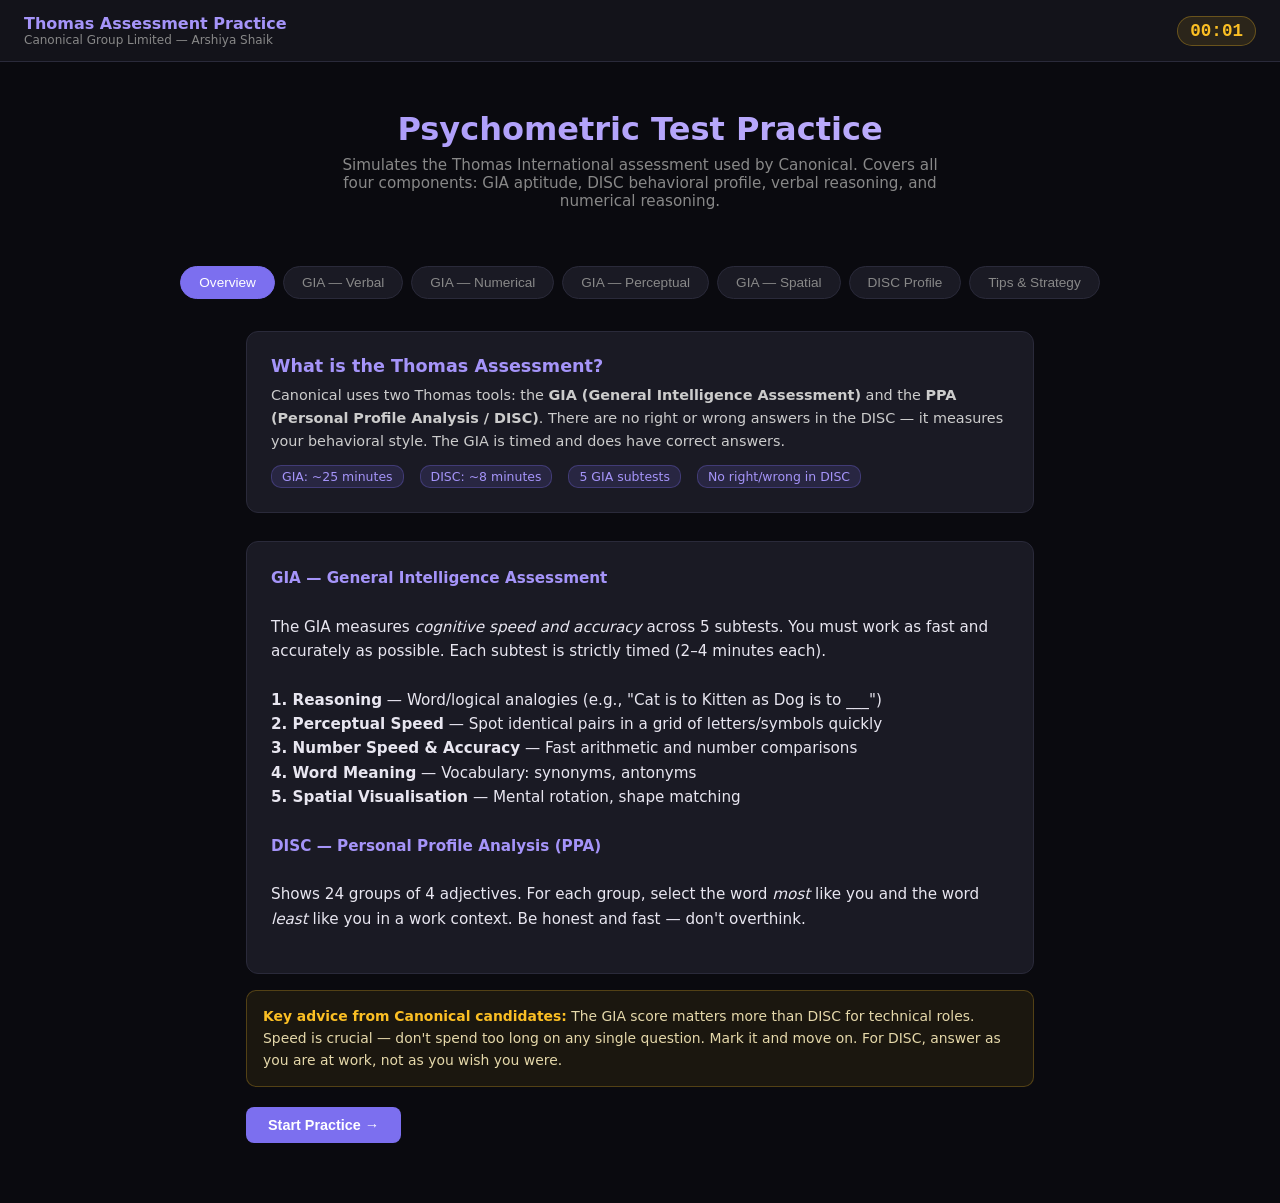
==== psychometric-practice.html @ 82126698 "Add Thomas psychometric practice page for Canonical assessment" ====
<!DOCTYPE html>
<html lang="en">
<head>
<meta charset="UTF-8">
<meta name="viewport" content="width=device-width, initial-scale=1.0">
<title>Thomas Assessment Practice — Arshiya</title>
<style>
  :root {
    --bg: #0a0a0f;
    --surface: #13131a;
    --card: #1a1a24;
    --border: #2a2a3a;
    --accent: #7c6fef;
    --accent2: #a594f9;
    --green: #4ade80;
    --red: #f87171;
    --yellow: #fbbf24;
    --text: #e8e6f0;
    --muted: #888;
  }
  * { margin: 0; padding: 0; box-sizing: border-box; }
  body { background: var(--bg); color: var(--text); font-family: 'Segoe UI', system-ui, sans-serif; min-height: 100vh; }

  /* NAV */
  nav { background: var(--surface); border-bottom: 1px solid var(--border); padding: 14px 24px; display: flex; align-items: center; justify-content: space-between; position: sticky; top: 0; z-index: 100; }
  .nav-title { font-weight: 700; font-size: 1rem; color: var(--accent2); }
  .nav-sub { font-size: 0.75rem; color: var(--muted); }
  #timer-display { font-family: monospace; font-size: 1.1rem; font-weight: 700; color: var(--yellow); background: rgba(251,191,36,0.1); padding: 4px 12px; border-radius: 20px; border: 1px solid rgba(251,191,36,0.3); }

  /* HERO */
  .hero { text-align: center; padding: 48px 24px 32px; }
  .hero h1 { font-size: 2rem; font-weight: 800; background: linear-gradient(135deg, var(--accent2), #c4b5fd); -webkit-background-clip: text; -webkit-text-fill-color: transparent; margin-bottom: 8px; }
  .hero p { color: var(--muted); font-size: 0.95rem; max-width: 600px; margin: 0 auto 24px; }

  /* SECTION TABS */
  .tabs { display: flex; gap: 8px; justify-content: center; flex-wrap: wrap; padding: 0 16px 32px; }
  .tab-btn { padding: 8px 18px; border-radius: 20px; border: 1px solid var(--border); background: var(--card); color: var(--muted); cursor: pointer; font-size: 0.85rem; transition: all 0.2s; }
  .tab-btn:hover, .tab-btn.active { background: var(--accent); color: white; border-color: var(--accent); }
  .tab-btn.done { border-color: var(--green); color: var(--green); }

  /* SECTIONS */
  .section { display: none; max-width: 820px; margin: 0 auto; padding: 0 16px 60px; }
  .section.active { display: block; }

  /* INTRO CARD */
  .intro-card { background: var(--card); border: 1px solid var(--border); border-radius: 12px; padding: 24px; margin-bottom: 28px; }
  .intro-card h2 { font-size: 1.1rem; color: var(--accent2); margin-bottom: 8px; }
  .intro-card p { color: #ccc; font-size: 0.9rem; line-height: 1.6; }
  .intro-card .meta { display: flex; gap: 16px; margin-top: 12px; flex-wrap: wrap; }
  .meta-badge { font-size: 0.78rem; background: rgba(124,111,239,0.15); color: var(--accent2); padding: 3px 10px; border-radius: 10px; border: 1px solid rgba(124,111,239,0.3); }

  /* QUESTION CARD */
  .q-card { background: var(--card); border: 1px solid var(--border); border-radius: 12px; padding: 24px; margin-bottom: 16px; }
  .q-number { font-size: 0.75rem; color: var(--muted); margin-bottom: 8px; text-transform: uppercase; letter-spacing: 1px; }
  .q-text { font-size: 1rem; color: var(--text); margin-bottom: 18px; line-height: 1.6; }
  .q-text code { background: rgba(124,111,239,0.15); padding: 1px 6px; border-radius: 4px; font-family: monospace; color: var(--accent2); }

  /* OPTIONS */
  .options { display: flex; flex-direction: column; gap: 8px; }
  .option { display: flex; align-items: center; gap: 12px; padding: 10px 14px; border-radius: 8px; border: 1px solid var(--border); cursor: pointer; transition: all 0.15s; background: var(--surface); }
  .option:hover { border-color: var(--accent); background: rgba(124,111,239,0.08); }
  .option.selected { border-color: var(--accent); background: rgba(124,111,239,0.15); }
  .option.correct { border-color: var(--green); background: rgba(74,222,128,0.1); color: var(--green); }
  .option.wrong { border-color: var(--red); background: rgba(248,113,113,0.1); color: var(--red); }
  .opt-label { width: 24px; height: 24px; border-radius: 50%; border: 2px solid var(--border); display: flex; align-items: center; justify-content: center; font-size: 0.75rem; font-weight: 700; flex-shrink: 0; }
  .option.selected .opt-label { background: var(--accent); border-color: var(--accent); color: white; }
  .option.correct .opt-label { background: var(--green); border-color: var(--green); color: white; }
  .option.wrong .opt-label { background: var(--red); border-color: var(--red); color: white; }
  .opt-text { font-size: 0.92rem; }

  /* DISC GRID */
  .disc-grid { display: grid; grid-template-columns: 1fr 1fr; gap: 16px; margin-bottom: 16px; }
  .disc-col h4 { font-size: 0.75rem; color: var(--muted); text-transform: uppercase; letter-spacing: 1px; margin-bottom: 8px; }
  .disc-word { padding: 8px 12px; border-radius: 6px; border: 1px solid var(--border); background: var(--surface); cursor: pointer; font-size: 0.9rem; margin-bottom: 6px; transition: all 0.15s; }
  .disc-word:hover { border-color: var(--accent); }
  .disc-word.most { border-color: var(--green); background: rgba(74,222,128,0.1); color: var(--green); }
  .disc-word.least { border-color: var(--red); background: rgba(248,113,113,0.1); color: var(--red); }

  /* EXPLANATION */
  .explanation { margin-top: 12px; padding: 12px 14px; background: rgba(124,111,239,0.08); border-left: 3px solid var(--accent); border-radius: 0 6px 6px 0; font-size: 0.88rem; color: #ccc; line-height: 1.6; display: none; }
  .explanation.show { display: block; }

  /* BUTTONS */
  .btn { padding: 10px 22px; border-radius: 8px; border: none; cursor: pointer; font-size: 0.9rem; font-weight: 600; transition: all 0.2s; }
  .btn-primary { background: var(--accent); color: white; }
  .btn-primary:hover { background: var(--accent2); }
  .btn-outline { background: transparent; border: 1px solid var(--border); color: var(--muted); }
  .btn-outline:hover { border-color: var(--accent); color: var(--accent); }
  .btn-row { display: flex; gap: 10px; margin-top: 20px; flex-wrap: wrap; }

  /* SCORE */
  .score-bar { background: var(--surface); border: 1px solid var(--border); border-radius: 12px; padding: 20px 24px; margin-bottom: 24px; display: flex; align-items: center; gap: 20px; flex-wrap: wrap; }
  .score-val { font-size: 2rem; font-weight: 800; color: var(--accent2); }
  .score-label { font-size: 0.85rem; color: var(--muted); }

  /* PROGRESS */
  .progress-wrap { height: 4px; background: var(--border); border-radius: 2px; margin-bottom: 24px; }
  .progress-fill { height: 100%; background: var(--accent); border-radius: 2px; transition: width 0.3s; }

  /* TIPS */
  .tip-box { background: rgba(251,191,36,0.07); border: 1px solid rgba(251,191,36,0.25); border-radius: 10px; padding: 14px 16px; margin-bottom: 16px; font-size: 0.87rem; color: #e5d8aa; line-height: 1.6; }
  .tip-box strong { color: var(--yellow); }

  /* PERCEPTUAL */
  .perc-row { display: flex; gap: 16px; align-items: center; flex-wrap: wrap; margin-bottom: 16px; }
  .perc-item { background: var(--surface); border: 2px solid var(--border); border-radius: 8px; padding: 10px 16px; font-family: monospace; font-size: 0.95rem; letter-spacing: 2px; }
  .perc-item.ref { border-color: var(--accent2); color: var(--accent2); }
</style>
</head>
<body>

<nav>
  <div>
    <div class="nav-title">Thomas Assessment Practice</div>
    <div class="nav-sub">Canonical Group Limited — Arshiya Shaik</div>
  </div>
  <div id="timer-display">00:00</div>
</nav>

<div class="hero">
  <h1>Psychometric Test Practice</h1>
  <p>Simulates the Thomas International assessment used by Canonical. Covers all four components: GIA aptitude, DISC behavioral profile, verbal reasoning, and numerical reasoning.</p>
</div>

<div class="tabs">
  <button class="tab-btn active" onclick="showSection('overview')">Overview</button>
  <button class="tab-btn" onclick="showSection('gia-verbal')" id="tab-gia-verbal">GIA — Verbal</button>
  <button class="tab-btn" onclick="showSection('gia-numerical')" id="tab-gia-numerical">GIA — Numerical</button>
  <button class="tab-btn" onclick="showSection('gia-perceptual')" id="tab-gia-perceptual">GIA — Perceptual</button>
  <button class="tab-btn" onclick="showSection('gia-spatial')" id="tab-gia-spatial">GIA — Spatial</button>
  <button class="tab-btn" onclick="showSection('disc')" id="tab-disc">DISC Profile</button>
  <button class="tab-btn" onclick="showSection('tips')" id="tab-tips">Tips &amp; Strategy</button>
</div>

<!-- OVERVIEW -->
<div id="overview" class="section active">
  <div class="intro-card">
    <h2>What is the Thomas Assessment?</h2>
    <p>Canonical uses two Thomas tools: the <strong>GIA (General Intelligence Assessment)</strong> and the <strong>PPA (Personal Profile Analysis / DISC)</strong>. There are no right or wrong answers in the DISC — it measures your behavioral style. The GIA is timed and does have correct answers.</p>
    <div class="meta">
      <span class="meta-badge">GIA: ~25 minutes</span>
      <span class="meta-badge">DISC: ~8 minutes</span>
      <span class="meta-badge">5 GIA subtests</span>
      <span class="meta-badge">No right/wrong in DISC</span>
    </div>
  </div>

  <div class="q-card">
    <div class="q-text" style="font-size:0.95rem;">
      <strong style="color:var(--accent2);">GIA — General Intelligence Assessment</strong><br><br>
      The GIA measures <em>cognitive speed and accuracy</em> across 5 subtests. You must work as fast and accurately as possible. Each subtest is strictly timed (2–4 minutes each).
      <br><br>
      <strong>1. Reasoning</strong> — Word/logical analogies (e.g., "Cat is to Kitten as Dog is to ___")<br>
      <strong>2. Perceptual Speed</strong> — Spot identical pairs in a grid of letters/symbols quickly<br>
      <strong>3. Number Speed &amp; Accuracy</strong> — Fast arithmetic and number comparisons<br>
      <strong>4. Word Meaning</strong> — Vocabulary: synonyms, antonyms<br>
      <strong>5. Spatial Visualisation</strong> — Mental rotation, shape matching<br><br>
      <strong style="color:var(--accent2);">DISC — Personal Profile Analysis (PPA)</strong><br><br>
      Shows 24 groups of 4 adjectives. For each group, select the word <em>most</em> like you and the word <em>least</em> like you in a work context. Be honest and fast — don't overthink.
    </div>
  </div>

  <div class="tip-box">
    <strong>Key advice from Canonical candidates:</strong> The GIA score matters more than DISC for technical roles. Speed is crucial — don't spend too long on any single question. Mark it and move on. For DISC, answer as you are at work, not as you wish you were.
  </div>

  <div class="btn-row">
    <button class="btn btn-primary" onclick="showSection('gia-verbal')">Start Practice →</button>
  </div>
</div>

<!-- GIA VERBAL -->
<div id="gia-verbal" class="section">
  <div class="intro-card">
    <h2>GIA — Verbal Reasoning &amp; Word Meaning</h2>
    <p>Two subtests combined: <strong>Reasoning</strong> (analogies, logical word relationships) and <strong>Word Meaning</strong> (synonyms, antonyms, definitions). Work quickly. In the real test you have roughly 3 minutes for each subtest.</p>
    <div class="meta">
      <span class="meta-badge">20 practice questions</span>
      <span class="meta-badge">Timed</span>
      <span class="meta-badge">Click to reveal explanation</span>
    </div>
  </div>

  <div id="gia-verbal-score" class="score-bar" style="display:none">
    <div><div class="score-val" id="gv-score-val">0/20</div><div class="score-label">Score</div></div>
    <div><div class="score-val" id="gv-time-val">—</div><div class="score-label">Time taken</div></div>
  </div>

  <div class="progress-wrap"><div class="progress-fill" id="gv-progress" style="width:0%"></div></div>

  <div id="gv-questions"></div>

  <div class="btn-row">
    <button class="btn btn-primary" onclick="checkSection('gv')">Check Answers</button>
    <button class="btn btn-outline" onclick="resetSection('gv')">Reset</button>
    <button class="btn btn-outline" onclick="showSection('gia-numerical')">Next: Numerical →</button>
  </div>
</div>

<!-- GIA NUMERICAL -->
<div id="gia-numerical" class="section">
  <div class="intro-card">
    <h2>GIA — Number Speed &amp; Accuracy</h2>
    <p>Fast mental arithmetic, number comparisons, and sequences. In the real test: ~3 minutes for ~30 questions. Practice for speed — the goal is to be comfortable with quick mental math.</p>
    <div class="meta">
      <span class="meta-badge">20 practice questions</span>
      <span class="meta-badge">No calculator</span>
    </div>
  </div>

  <div id="gn-questions"></div>

  <div class="btn-row">
    <button class="btn btn-primary" onclick="checkSection('gn')">Check Answers</button>
    <button class="btn btn-outline" onclick="resetSection('gn')">Reset</button>
    <button class="btn btn-outline" onclick="showSection('gia-perceptual')">Next: Perceptual →</button>
  </div>
</div>

<!-- GIA PERCEPTUAL -->
<div id="gia-perceptual" class="section">
  <div class="intro-card">
    <h2>GIA — Perceptual Speed</h2>
    <p>Find the pair of boxes that are <strong>identical</strong> to each other. The real test uses rows of letter/number strings — you must spot duplicates very quickly. Speed is everything here.</p>
    <div class="meta">
      <span class="meta-badge">15 practice questions</span>
      <span class="meta-badge">Speed focused</span>
    </div>
  </div>

  <div id="gp-questions"></div>

  <div class="btn-row">
    <button class="btn btn-primary" onclick="checkSection('gp')">Check Answers</button>
    <button class="btn btn-outline" onclick="resetSection('gp')">Reset</button>
    <button class="btn btn-outline" onclick="showSection('gia-spatial')">Next: Spatial →</button>
  </div>
</div>

<!-- GIA SPATIAL -->
<div id="gia-spatial" class="section">
  <div class="intro-card">
    <h2>GIA — Spatial Visualisation</h2>
    <p>Mental rotation and shape matching. A shape is shown — which option is the same shape rotated (not flipped/mirrored)? Practice visualising objects rotating in your mind.</p>
    <div class="meta">
      <span class="meta-badge">12 practice questions</span>
      <span class="meta-badge">Text-based rotation problems</span>
    </div>
  </div>

  <div id="gs-questions"></div>

  <div class="btn-row">
    <button class="btn btn-primary" onclick="checkSection('gs')">Check Answers</button>
    <button class="btn btn-outline" onclick="resetSection('gs')">Reset</button>
    <button class="btn btn-outline" onclick="showSection('disc')">Next: DISC →</button>
  </div>
</div>

<!-- DISC -->
<div id="disc" class="section">
  <div class="intro-card">
    <h2>DISC — Personal Profile Analysis (PPA)</h2>
    <p>For each group of 4 words, select <span style="color:var(--green)">MOST</span> like you and <span style="color:var(--red)">LEAST</span> like you in a <strong>work context</strong>. Answer instinctively. There are no right or wrong answers — this maps your behavioral style. Canonical uses this to understand how you work, not to filter you out.</p>
    <div class="meta">
      <span class="meta-badge">D = Dominance (results-driven)</span>
      <span class="meta-badge">I = Influence (people-oriented)</span>
      <span class="meta-badge">S = Steadiness (reliable, calm)</span>
      <span class="meta-badge">C = Compliance (accurate, systematic)</span>
    </div>
  </div>

  <div class="tip-box">
    <strong>For a software engineering role at Canonical:</strong> Canonical values autonomy, remote-first discipline, written communication, and quality. High C (compliance/accuracy) and S (steadiness/reliability) typically align well with their culture. Being high D (decisive, results-focused) is also valued. There's no "right" profile — just be authentic.
  </div>

  <div id="disc-questions"></div>

  <div class="btn-row">
    <button class="btn btn-primary" onclick="showDiscProfile()">Show My Profile</button>
    <button class="btn btn-outline" onclick="resetDisc()">Reset</button>
  </div>

  <div id="disc-profile" style="display:none; margin-top:24px;">
    <div class="intro-card">
      <h2>Your DISC Profile (Practice)</h2>
      <div id="disc-profile-content"></div>
    </div>
  </div>
</div>

<!-- TIPS -->
<div id="tips" class="section">
  <div class="intro-card">
    <h2>Strategy Guide — How to Ace the Thomas Assessment</h2>
    <p>Based on real candidate feedback from Canonical applicants and Thomas assessment documentation.</p>
  </div>

  <div class="q-card">
    <div class="q-number">GIA — General Strategy</div>
    <div class="q-text" style="font-size:0.9rem; line-height:1.8;">
      ✅ <strong>Speed over perfection</strong> — The GIA measures speed AND accuracy. A blank answer scores 0; a wrong answer scores -1 (in some versions). Move on quickly if stuck.<br>
      ✅ <strong>Practice mental arithmetic daily</strong> — 12×7, 144÷12, 17+38, etc. The numerical section trips people up on simple math under time pressure.<br>
      ✅ <strong>Analogies pattern:</strong> Always identify the relationship first. "Kitten is to Cat as Lamb is to ___" → young to adult → Sheep.<br>
      ✅ <strong>Perceptual speed:</strong> Scan character by character left to right. Don't try to "see" the whole string at once.<br>
      ✅ <strong>Spatial:</strong> Pick a distinctive feature (a corner, a notch) and track where it goes when rotated. Eliminate mirror images first.
    </div>
  </div>

  <div class="q-card">
    <div class="q-number">DISC — Behavioral Profile Strategy</div>
    <div class="q-text" style="font-size:0.9rem; line-height:1.8;">
      ✅ <strong>Answer for work, not life</strong> — Think about how you behave at your job, not at home.<br>
      ✅ <strong>Don't try to game it</strong> — The PPA has built-in consistency checks. Inconsistent answers are flagged. Just be honest.<br>
      ✅ <strong>Most = your natural strength, Least = what drains you</strong><br>
      ✅ <strong>For Canonical specifically:</strong> They work remote-first, value written communication, trust people to self-manage. If that's genuinely you, it'll show.<br>
      ✅ <strong>Time yourself:</strong> Real DISC takes ~8 minutes for 24 groups. That's 20 seconds per group max.
    </div>
  </div>

  <div class="q-card">
    <div class="q-number">Day-of Checklist</div>
    <div class="q-text" style="font-size:0.9rem; line-height:1.8;">
      ☐ Stable internet, quiet room, no distractions<br>
      ☐ Laptop preferred over phone (larger screen = faster reading)<br>
      ☐ Do GIA in the morning when your mind is sharpest<br>
      ☐ Keep a pencil/paper for numerical scratch work<br>
      ☐ Read each question fully before looking at options<br>
      ☐ Don't leave any GIA answer blank — guess if needed<br>
      ☐ Complete the DISC in one sitting without pausing mid-way
    </div>
  </div>

  <div class="q-card">
    <div class="q-number">DISC Dimensions Explained</div>
    <div class="q-text" style="font-size:0.9rem; line-height:1.8;">
      <strong style="color:#f87171;">D — Dominance:</strong> Direct, decisive, results-oriented, competitive. Words: assertive, bold, demanding, forceful, strong-willed.<br><br>
      <strong style="color:#fbbf24;">I — Influence:</strong> Enthusiastic, optimistic, social, persuasive. Words: sociable, inspiring, charming, expressive, lively.<br><br>
      <strong style="color:#4ade80;">S — Steadiness:</strong> Patient, reliable, calm, supportive, consistent. Words: calm, patient, methodical, sincere, team-player.<br><br>
      <strong style="color:#a594f9;">C — Compliance/Conscientiousness:</strong> Accurate, analytical, systematic, quality-focused. Words: precise, careful, diplomatic, systematic, fact-oriented.
    </div>
  </div>
</div>

<script>
// ===================== TIMER =====================
let startTime = Date.now();
function updateTimer() {
  const elapsed = Math.floor((Date.now() - startTime) / 1000);
  const m = String(Math.floor(elapsed / 60)).padStart(2, '0');
  const s = String(elapsed % 60).padStart(2, '0');
  document.getElementById('timer-display').textContent = m + ':' + s;
}
setInterval(updateTimer, 1000);

// ===================== NAVIGATION =====================
function showSection(id) {
  document.querySelectorAll('.section').forEach(s => s.classList.remove('active'));
  document.getElementById(id).classList.add('active');
  document.querySelectorAll('.tab-btn').forEach(b => b.classList.remove('active'));
  const map = {'overview': 0, 'gia-verbal': 1, 'gia-numerical': 2, 'gia-perceptual': 3, 'gia-spatial': 4, 'disc': 5, 'tips': 6};
  document.querySelectorAll('.tab-btn')[map[id]].classList.add('active');
  window.scrollTo(0, 0);
}

// ===================== GIA VERBAL QUESTIONS =====================
const gvQuestions = [
  { q: "Cat is to Kitten as Horse is to ___", opts: ["Pony","Colt","Foal","Filly"], ans: 2, exp: "A kitten is the young of a cat. A foal is the young of a horse (gender-neutral term for newborn)." },
  { q: "Book is to Library as Painting is to ___", opts: ["Artist","Gallery","Museum","Canvas"], ans: 1, exp: "A library is where books are displayed/stored publicly. A gallery is where paintings are displayed." },
  { q: "Which word is the SYNONYM of 'Diligent'?", opts: ["Lazy","Hardworking","Careless","Slow"], ans: 1, exp: "Diligent means showing careful and persistent effort — synonymous with hardworking." },
  { q: "Clock is to Time as Thermometer is to ___", opts: ["Heat","Doctor","Temperature","Weather"], ans: 2, exp: "A clock measures time; a thermometer measures temperature." },
  { q: "Which word is the ANTONYM of 'Verbose'?", opts: ["Talkative","Wordy","Concise","Eloquent"], ans: 2, exp: "Verbose means using more words than needed. Concise means brief and to the point — the opposite." },
  { q: "Pen is to Writer as Scalpel is to ___", opts: ["Hospital","Nurse","Surgeon","Patient"], ans: 2, exp: "A pen is the primary tool of a writer; a scalpel is the primary tool of a surgeon." },
  { q: "Which word DOES NOT belong? Apple, Orange, Carrot, Banana", opts: ["Apple","Orange","Carrot","Banana"], ans: 2, exp: "Carrot is a vegetable; Apple, Orange, and Banana are fruits." },
  { q: "Optimistic is to Pessimistic as Generous is to ___", opts: ["Kind","Miserly","Wealthy","Charitable"], ans: 1, exp: "Optimistic and Pessimistic are antonyms. The antonym of Generous is Miserly (unwilling to give)." },
  { q: "Which word is the SYNONYM of 'Ambiguous'?", opts: ["Clear","Uncertain","Definite","Obvious"], ans: 1, exp: "Ambiguous means open to more than one interpretation — synonymous with uncertain or unclear." },
  { q: "Architect is to Blueprint as Composer is to ___", opts: ["Orchestra","Concert","Score","Piano"], ans: 2, exp: "An architect creates a blueprint; a composer creates a musical score." },
  { q: "Complete the analogy: 36 is to 6 as 49 is to ___", opts: ["7","8","9","6"], ans: 0, exp: "36 = 6². 49 = 7². The relationship is square root: √36 = 6, √49 = 7." },
  { q: "Which word is the ANTONYM of 'Ephemeral'?", opts: ["Fleeting","Temporary","Permanent","Brief"], ans: 2, exp: "Ephemeral means lasting for a very short time. Its antonym is Permanent." },
  { q: "Dark is to Light as Loud is to ___", opts: ["Sound","Quiet","Music","Noise"], ans: 1, exp: "Dark and Light are opposites. The opposite of Loud is Quiet." },
  { q: "FAST : SLOW :: SHARP : ___", opts: ["Knife","Dull","Point","Quick"], ans: 1, exp: "Fast and Slow are antonyms. The antonym of Sharp is Dull." },
  { q: "Which word is the SYNONYM of 'Tenacious'?", opts: ["Weak","Persistent","Timid","Flexible"], ans: 1, exp: "Tenacious means holding firm to something — synonymous with persistent or determined." },
  { q: "Doctor is to Patient as Teacher is to ___", opts: ["School","Classroom","Student","Lesson"], ans: 2, exp: "A doctor works with patients; a teacher works with students." },
  { q: "Which word DOES NOT belong? Piano, Guitar, Violin, Trumpet, Drum", opts: ["Piano","Guitar","Trumpet","Drum"], ans: 2, exp: "Piano, Guitar, Violin, and Drum can all be played without blowing air. Trumpet is a wind instrument. (Violin is string — all are instruments, but Trumpet is wind/brass while others are string/percussion/keys.)" },
  { q: "Deliberate is to Accidental as Intentional is to ___", opts: ["Planned","Careless","Unintentional","Willful"], ans: 2, exp: "Deliberate (intentional) is the opposite of Accidental. Intentional is the opposite of Unintentional." },
  { q: "Which word is the ANTONYM of 'Frugal'?", opts: ["Thrifty","Economical","Wasteful","Careful"], ans: 2, exp: "Frugal means careful with money/resources. Its antonym is Wasteful or Extravagant." },
  { q: "Cartographer is to Maps as Lexicographer is to ___", opts: ["Words","Dictionaries","Books","Languages"], ans: 1, exp: "A cartographer makes maps. A lexicographer compiles dictionaries." },
];

// ===================== GIA NUMERICAL QUESTIONS =====================
const gnQuestions = [
  { q: "What is 17 × 8?", opts: ["126","136","144","132"], ans: 1, exp: "17 × 8 = (10×8) + (7×8) = 80 + 56 = 136" },
  { q: "If a train travels 240 km in 3 hours, what is its speed in km/h?", opts: ["60","70","80","90"], ans: 2, exp: "Speed = Distance / Time = 240 / 3 = 80 km/h" },
  { q: "What is 15% of 240?", opts: ["32","36","40","42"], ans: 1, exp: "15% of 240 = 0.15 × 240 = 36" },
  { q: "Which number comes next? 3, 6, 12, 24, ___", opts: ["36","42","48","54"], ans: 2, exp: "Each number doubles: 3→6→12→24→48 (×2 each time)" },
  { q: "144 ÷ 12 = ___", opts: ["10","11","12","13"], ans: 2, exp: "144 ÷ 12 = 12" },
  { q: "A shirt costs $45. It is discounted by 20%. What is the sale price?", opts: ["$34","$36","$38","$40"], ans: 1, exp: "20% of $45 = $9. Sale price = $45 - $9 = $36" },
  { q: "Which number is largest? 0.75, 3/4, 7/9, 0.7", opts: ["0.75","3/4","7/9","0.7"], ans: 2, exp: "7/9 ≈ 0.778, which is greater than 0.75 = 3/4 > 0.7" },
  { q: "What is the missing number? 8, 16, ___, 64, 128", opts: ["24","32","36","40"], ans: 1, exp: "The sequence doubles each time: 8, 16, 32, 64, 128" },
  { q: "If 5 workers complete a job in 12 days, how many days would 3 workers take?", opts: ["16","18","20","22"], ans: 2, exp: "Total work = 5×12 = 60 worker-days. For 3 workers: 60/3 = 20 days." },
  { q: "What is 3/8 expressed as a decimal?", opts: ["0.325","0.375","0.425","0.475"], ans: 1, exp: "3/8 = 3 ÷ 8 = 0.375" },
  { q: "Which number comes next? 100, 91, 82, 73, ___", opts: ["64","66","68","70"], ans: 0, exp: "Subtracting 9 each time: 100, 91, 82, 73, 64" },
  { q: "What is 23 + 47 + 65?", opts: ["125","130","135","145"], ans: 2, exp: "23 + 47 = 70. 70 + 65 = 135" },
  { q: "A rectangle has length 14 cm and width 7 cm. What is its area?", opts: ["84 cm²","94 cm²","98 cm²","102 cm²"], ans: 2, exp: "Area = length × width = 14 × 7 = 98 cm²" },
  { q: "What is 40% of 85?", opts: ["32","34","36","38"], ans: 1, exp: "40% of 85 = 0.4 × 85 = 34" },
  { q: "Which number comes next? 2, 3, 5, 8, 13, ___", opts: ["18","20","21","23"], ans: 2, exp: "Fibonacci sequence: each number = sum of previous two. 8+13 = 21." },
  { q: "If x + 15 = 32, what is x?", opts: ["15","16","17","18"], ans: 2, exp: "x = 32 - 15 = 17" },
  { q: "What is 756 ÷ 9?", opts: ["82","84","86","88"], ans: 1, exp: "756 ÷ 9 = 84. (9 × 80 = 720; 756 - 720 = 36; 36/9 = 4; so 84)" },
  { q: "A car depreciates by 15% per year. If it's worth $20,000 now, what is its value after 1 year?", opts: ["$15,000","$16,000","$17,000","$18,000"], ans: 2, exp: "15% of $20,000 = $3,000. New value = $20,000 - $3,000 = $17,000" },
  { q: "What is the next number? 1, 4, 9, 16, 25, ___", opts: ["30","34","36","40"], ans: 2, exp: "Perfect squares: 1²=1, 2²=4, 3²=9, 4²=16, 5²=25, 6²=36" },
  { q: "Simplify: 48/72", opts: ["1/2","2/3","3/4","4/5"], ans: 1, exp: "GCD of 48 and 72 is 24. 48/24 = 2, 72/24 = 3. So 48/72 = 2/3" },
];

// ===================== GIA PERCEPTUAL QUESTIONS =====================
const gpQuestions = [
  { ref: "XK7M2P", opts: ["XK7M2P", "XK7M2Q", "XK7M2P", "XK7M3P"], ans: [0, 2], exp: "Options A and C are identical to the reference: XK7M2P" },
  { ref: "B4nR9Lw", opts: ["B4nR9Lw", "B4nR9lw", "B4nR9Lw", "B4NR9Lw"], ans: [0, 2], exp: "Options A and C match exactly. B has lowercase 'l', D has uppercase 'N'." },
  { ref: "9182736", opts: ["9182736", "9182376", "9182736", "9182766"], ans: [0, 2], exp: "A and C match. B has 3 and 7 swapped. D has 66 at the end." },
  { ref: "qZpT5vY", opts: ["qZpT5vy", "qZpT5vY", "qZpT5vY", "qZPT5vY"], ans: [1, 2], exp: "B and C match. A has lowercase 'y'. D has uppercase 'P'." },
  { ref: "LM3$xK", opts: ["LM3$xK", "LM3$Xk", "LM3$xk", "LM3$xK"], ans: [0, 3], exp: "A and D match. B has uppercase X and lowercase k. C has lowercase x and k." },
  { ref: "2847193", opts: ["2847193", "2847139", "2874193", "2847193"], ans: [0, 3], exp: "A and D match. B has 3 and 9 transposed near the end. C has 7 and 4 swapped." },
  { ref: "Tf8#mNq", opts: ["Tf8#mNQ", "Tf8#mNq", "TF8#mNq", "Tf8#mNq"], ans: [1, 3], exp: "B and D match. A has uppercase Q. C has uppercase F." },
  { ref: "DELTA44", opts: ["DELTA44", "DELT44A", "DELTA44", "DELTA4A"], ans: [0, 2], exp: "A and C match. B has letters and numbers rearranged. D has 4A instead of 44." },
  { ref: "p7Wr2Lz", opts: ["p7Wr2Lz", "p7wr2Lz", "p7Wr2lz", "p7Wr2Lz"], ans: [0, 3], exp: "A and D match. B has lowercase w. C has lowercase l." },
  { ref: "501XY98", opts: ["501XY98", "501XY89", "501Xy98", "501XY98"], ans: [0, 3], exp: "A and D match. B has 8 and 9 swapped. C has lowercase y." },
  { ref: "nK$5Rp", opts: ["nK$5rp", "nK$5Rp", "NK$5Rp", "nK$5Rp"], ans: [1, 3], exp: "B and D match. A has lowercase r and p. C has uppercase N." },
  { ref: "38291047", opts: ["38291047", "38291074", "38291047", "38291470"], ans: [0, 2], exp: "A and C match. B has last two digits swapped (74 vs 47). D is scrambled." },
  { ref: "VxB@9mZ", opts: ["VxB@9mz", "VxB@9mZ", "VXB@9mZ", "VxB@9mZ"], ans: [1, 3], exp: "B and D match. A has lowercase z. C has uppercase X." },
  { ref: "671x839", opts: ["671x839", "671X839", "671x839", "671x938"], ans: [0, 2], exp: "A and C match. B has uppercase X. D has last digits as 938 instead of 839." },
  { ref: "Qr2#TkW", opts: ["Qr2#TkW", "Qr2#tkW", "Qr2#TkW", "QR2#TkW"], ans: [0, 2], exp: "A and C match. B has lowercase t. D has uppercase R." },
];

// ===================== GIA SPATIAL QUESTIONS =====================
const gsQuestions = [
  { q: "A shape like 'L' (bottom-left corner). Which option shows this shape rotated 90° clockwise?", opts: ["⌐ (top-right corner)", "Γ (top-left corner)", "J (bottom-right, flipped)", "L rotated = corner pointing down-right"], ans: 3, exp: "Rotating an L 90° clockwise: the vertical part becomes horizontal on top, horizontal part hangs down on the right — like an upside-down L pointing bottom-right." },
  { q: "Shape: F. Which shows F rotated 180°?", opts: ["Ⅎ (upside-down F)","F mirrored","F unchanged","ᖴ rotated"], ans: 0, exp: "F rotated 180° becomes an upside-down F (Ⅎ) — both the horizontal bars now point left from the bottom." },
  { q: "A right-pointing arrow (→). Rotated 90° anti-clockwise becomes:", opts: ["↓ (down arrow)","↑ (up arrow)","← (left arrow)","→ unchanged"], ans: 1, exp: "Rotating → by 90° anti-clockwise gives ↑ (the arrow now points up)." },
  { q: "A triangle with the point at the top (△). Rotated 180° becomes:", opts: ["▷ (right)","▽ (point down)","◁ (left)","△ unchanged"], ans: 1, exp: "Rotating △ by 180° flips it to ▽ — now the flat edge is on top and the point faces down." },
  { q: "The letter 'b'. Which rotation produces 'p'?", opts: ["90° clockwise","180° rotation","90° anti-clockwise","Mirror flip"], ans: 1, exp: "'b' rotated 180° gives 'p' (upside-down b). Note: mirroring gives 'd', not 'p'." },
  { q: "A clock showing 3:00. Rotated 90° clockwise, the hands now show:", opts: ["6:00","9:00","12:00","3:00"], ans: 0, exp: "At 3:00, the hour hand points right (3 o'clock position). Rotating 90° clockwise makes it point down = 6:00." },
  { q: "Shape with a notch at the top-left. Rotated 90° clockwise, the notch is now at:", opts: ["Top-right","Bottom-left","Bottom-right","Top-left"], ans: 0, exp: "A 90° clockwise rotation moves: top-left → top-right → bottom-right → bottom-left. So top-left notch moves to top-right." },
  { q: "An asymmetric shape: wider on the right side. After 180° rotation, it is wider on the:", opts: ["Right side","Left side","Top","Bottom"], ans: 1, exp: "180° rotation flips both horizontally and vertically. Wider on right → wider on left after 180°." },
  { q: "Letter 'N'. What does 'N' look like rotated 90° clockwise?", opts: ["Z shape","S shape","N sideways (like ⊢)","Mirror N"], ans: 0, exp: "N rotated 90° clockwise resembles a Z — the diagonal stroke that went top-right to bottom-left now goes in the other direction." },
  { q: "A shape that looks like a plus (+). Rotated 45°, it looks like:", opts: ["+ unchanged","× (X shape)","| (vertical line)","○ (circle)"], ans: 1, exp: "A + rotated 45° becomes an X (×). The four arms now point diagonally." },
  { q: "The letter 'd'. Rotated 180° gives:", opts: ["b","p","q","d unchanged"], ans: 2, exp: "'d' rotated 180° gives 'q'. (Mirror gives 'b'; rotate 90° gives other forms.)" },
  { q: "A shape has a bump on its LEFT side. After rotating 90° anti-clockwise, the bump is on the:", opts: ["Left","Right","Top","Bottom"], ans: 3, exp: "Anti-clockwise 90° rotation: left → bottom. So the bump moves to the bottom." },
];

// ===================== DISC QUESTIONS =====================
const discQuestions = [
  { words: ["Assertive", "Enthusiastic", "Patient", "Precise"], trait: ["D","I","S","C"] },
  { words: ["Bold", "Sociable", "Reliable", "Systematic"], trait: ["D","I","S","C"] },
  { words: ["Competitive", "Optimistic", "Steady", "Careful"], trait: ["D","I","S","C"] },
  { words: ["Decisive", "Expressive", "Consistent", "Accurate"], trait: ["D","I","S","C"] },
  { words: ["Forceful", "Persuasive", "Methodical", "Diplomatic"], trait: ["D","I","S","C"] },
  { words: ["Results-driven", "Inspiring", "Supportive", "Analytical"], trait: ["D","I","S","C"] },
  { words: ["Direct", "Outgoing", "Calm", "Thorough"], trait: ["D","I","S","C"] },
  { words: ["Strong-willed", "Charming", "Sincere", "Fact-oriented"], trait: ["D","I","S","C"] },
  { words: ["Determined", "Lively", "Team-player", "Disciplined"], trait: ["D","I","S","C"] },
  { words: ["Independent", "Talkative", "Humble", "Compliant"], trait: ["D","I","S","C"] },
  { words: ["Pioneering", "Communicative", "Dependable", "Perfectionist"], trait: ["D","I","S","C"] },
  { words: ["Demanding", "Spontaneous", "Predictable", "Cautious"], trait: ["D","I","S","C"] },
];

let discSelections = {}; // {qIdx: {most: wordIdx, least: wordIdx}}

// ===================== RENDER FUNCTIONS =====================
function renderMCQ(questions, prefix, container) {
  let html = '';
  questions.forEach((q, i) => {
    html += `<div class="q-card" id="${prefix}-q${i}">
      <div class="q-number">Question ${i+1} of ${questions.length}</div>
      <div class="q-text">${q.q}</div>`;

    // Perceptual question
    if (q.ref !== undefined) {
      html += `<div class="perc-row"><div class="perc-item ref">${q.ref}</div><span style="color:var(--muted);font-size:0.85rem;">← Reference</span></div>`;
      html += `<div class="options">`;
      q.opts.forEach((opt, j) => {
        html += `<div class="option" id="${prefix}-q${i}-o${j}" onclick="selectOption('${prefix}',${i},${j})">
          <div class="opt-label">${String.fromCharCode(65+j)}</div>
          <div class="opt-text perc-item" style="border:none;background:none;padding:4px 0;">${opt}</div>
        </div>`;
      });
      html += `</div>`;
      html += `<div class="tip-box" style="margin-top:10px;font-size:0.82rem;">💡 Select the TWO options that are identical to the reference</div>`;
    } else {
      html += `<div class="options">`;
      q.opts.forEach((opt, j) => {
        html += `<div class="option" id="${prefix}-q${i}-o${j}" onclick="selectOption('${prefix}',${i},${j})">
          <div class="opt-label">${String.fromCharCode(65+j)}</div>
          <div class="opt-text">${opt}</div>
        </div>`;
      });
      html += `</div>`;
    }
    html += `<div class="explanation" id="${prefix}-exp${i}">${q.exp}</div>`;
    html += `</div>`;
  });
  document.getElementById(container).innerHTML = html;
}

let sectionAnswers = {};

function selectOption(prefix, qIdx, optIdx) {
  const q = getQuestions(prefix)[qIdx];
  if (!sectionAnswers[prefix]) sectionAnswers[prefix] = {};

  // Perceptual — multi-select (2 answers)
  if (q.ref !== undefined) {
    if (!sectionAnswers[prefix][qIdx]) sectionAnswers[prefix][qIdx] = [];
    const arr = sectionAnswers[prefix][qIdx];
    const pos = arr.indexOf(optIdx);
    if (pos === -1) {
      if (arr.length < 2) arr.push(optIdx);
    } else {
      arr.splice(pos, 1);
    }
    q.opts.forEach((_, j) => {
      const el = document.getElementById(`${prefix}-q${qIdx}-o${j}`);
      if (arr.includes(j)) el.classList.add('selected');
      else el.classList.remove('selected');
    });
  } else {
    sectionAnswers[prefix][qIdx] = optIdx;
    q.opts.forEach((_, j) => {
      const el = document.getElementById(`${prefix}-q${qIdx}-o${j}`);
      if (j === optIdx) el.classList.add('selected');
      else el.classList.remove('selected');
    });
  }
  updateProgress(prefix);
}

function getQuestions(prefix) {
  return { gv: gvQuestions, gn: gnQuestions, gp: gpQuestions, gs: gsQuestions }[prefix];
}

function updateProgress(prefix) {
  const qs = getQuestions(prefix);
  const answered = Object.keys(sectionAnswers[prefix] || {}).length;
  const pct = (answered / qs.length) * 100;
  const el = document.getElementById(`${prefix}-progress`);
  if (el) el.style.width = pct + '%';
}

function checkSection(prefix) {
  const qs = getQuestions(prefix);
  let correct = 0;
  const answers = sectionAnswers[prefix] || {};
  qs.forEach((q, i) => {
    const userAns = answers[i];
    const expEl = document.getElementById(`${prefix}-exp${i}`);
    if (expEl) expEl.classList.add('show');

    if (q.ref !== undefined) {
      // Perceptual multi-select
      const userArr = Array.isArray(userAns) ? [...userAns].sort().join(',') : '';
      const correctArr = [...q.ans].sort().join(',');
      if (userArr === correctArr) {
        correct++;
        q.ans.forEach(j => document.getElementById(`${prefix}-q${i}-o${j}`).classList.add('correct'));
      } else {
        q.ans.forEach(j => {
          const el = document.getElementById(`${prefix}-q${i}-o${j}`);
          el.classList.add('correct');
        });
        if (Array.isArray(userAns)) {
          userAns.forEach(j => {
            if (!q.ans.includes(j)) document.getElementById(`${prefix}-q${i}-o${j}`).classList.add('wrong');
          });
        }
      }
    } else {
      if (userAns === q.ans) {
        correct++;
        document.getElementById(`${prefix}-q${i}-o${q.ans}`).classList.add('correct');
      } else {
        document.getElementById(`${prefix}-q${i}-o${q.ans}`).classList.add('correct');
        if (userAns !== undefined) document.getElementById(`${prefix}-q${i}-o${userAns}`).classList.add('wrong');
      }
    }
  });

  const scoreEl = document.getElementById(`${prefix}-score`);
  if (scoreEl) {
    scoreEl.style.display = 'flex';
    const elapsed = Math.floor((Date.now() - startTime) / 1000);
    const m = Math.floor(elapsed / 60), s = elapsed % 60;
    document.getElementById(`${prefix}-score-val`).textContent = `${correct}/${qs.length}`;
    if (document.getElementById(`${prefix}-time-val`))
      document.getElementById(`${prefix}-time-val`).textContent = `${m}m ${s}s`;
  }
}

function resetSection(prefix) {
  sectionAnswers[prefix] = {};
  const qs = getQuestions(prefix);
  qs.forEach((q, i) => {
    q.opts.forEach((_, j) => {
      const el = document.getElementById(`${prefix}-q${i}-o${j}`);
      if (el) { el.classList.remove('selected','correct','wrong'); }
    });
    const expEl = document.getElementById(`${prefix}-exp${i}`);
    if (expEl) expEl.classList.remove('show');
  });
  const scoreEl = document.getElementById(`${prefix}-score`);
  if (scoreEl) scoreEl.style.display = 'none';
  updateProgress(prefix);
}

// ===================== DISC RENDER =====================
function renderDisc() {
  let html = '';
  discQuestions.forEach((q, i) => {
    html += `<div class="q-card" id="disc-q${i}">
      <div class="q-number">Group ${i+1} of ${discQuestions.length}</div>
      <div class="q-text">Select the word <strong style="color:var(--green)">MOST</strong> like you and <strong style="color:var(--red)">LEAST</strong> like you at work:</div>
      <div class="disc-grid">
        <div>
          <h4>Select Most Like You</h4>
          ${q.words.map((w, j) => `<div class="disc-word" id="disc-most-${i}-${j}" onclick="selectDisc(${i}, ${j}, 'most')">${w}</div>`).join('')}
        </div>
        <div>
          <h4>Select Least Like You</h4>
          ${q.words.map((w, j) => `<div class="disc-word" id="disc-least-${i}-${j}" onclick="selectDisc(${i}, ${j}, 'least')">${w}</div>`).join('')}
        </div>
      </div>
    </div>`;
  });
  document.getElementById('disc-questions').innerHTML = html;
}

function selectDisc(qIdx, wordIdx, type) {
  if (!discSelections[qIdx]) discSelections[qIdx] = {};
  // Prevent selecting same word as both most and least
  const other = type === 'most' ? 'least' : 'most';
  if (discSelections[qIdx][other] === wordIdx) return;

  // Clear previous selection for this type
  const prev = discSelections[qIdx][type];
  if (prev !== undefined) {
    const el = document.getElementById(`disc-${type}-${qIdx}-${prev}`);
    if (el) el.classList.remove(type === 'most' ? 'most' : 'least');
  }
  discSelections[qIdx][type] = wordIdx;
  document.getElementById(`disc-${type}-${qIdx}-${wordIdx}`).classList.add(type === 'most' ? 'most' : 'least');
}

function showDiscProfile() {
  const counts = { D: {most:0, least:0}, I: {most:0, least:0}, S: {most:0, least:0}, C: {most:0, least:0} };
  discQuestions.forEach((q, i) => {
    const sel = discSelections[i] || {};
    if (sel.most !== undefined) counts[q.trait[sel.most]].most++;
    if (sel.least !== undefined) counts[q.trait[sel.least]].least++;
  });

  const descriptions = {
    D: { name: "Dominance", color: "#f87171", desc: "You are results-oriented, direct, and decisive. You take initiative, work well under pressure, and prefer to be in control of outcomes." },
    I: { name: "Influence", color: "#fbbf24", desc: "You are enthusiastic, sociable, and people-focused. You communicate well, build relationships easily, and bring energy to teams." },
    S: { name: "Steadiness", color: "#4ade80", desc: "You are reliable, patient, and collaborative. You value consistency, work well in stable environments, and are a dependable team member." },
    C: { name: "Compliance", color: "#a594f9", desc: "You are accurate, analytical, and quality-driven. You follow rules, think carefully before acting, and maintain high standards." },
  };

  let html = '';
  ['D','I','S','C'].forEach(trait => {
    const score = counts[trait].most - counts[trait].least;
    const d = descriptions[trait];
    const barWidth = Math.max(10, Math.min(100, ((score + 12) / 24) * 100));
    html += `<div style="margin-bottom:16px;">
      <div style="display:flex;justify-content:space-between;margin-bottom:4px;">
        <strong style="color:${d.color}">${trait} — ${d.name}</strong>
        <span style="font-size:0.8rem;color:var(--muted)">Most: ${counts[trait].most} | Least: ${counts[trait].least}</span>
      </div>
      <div style="height:8px;background:var(--border);border-radius:4px;margin-bottom:6px;">
        <div style="height:100%;width:${barWidth}%;background:${d.color};border-radius:4px;transition:width 0.5s;"></div>
      </div>
      <div style="font-size:0.85rem;color:#bbb;">${d.desc}</div>
    </div>`;
  });

  html += `<div class="tip-box" style="margin-top:16px;">
    <strong>Note:</strong> This is a simplified practice profile. The real Thomas PPA uses 24 groups and produces a validated behavioral graph. Use this to get familiar with the format, not as a definitive assessment.
  </div>`;

  document.getElementById('disc-profile-content').innerHTML = html;
  document.getElementById('disc-profile').style.display = 'block';
}

function resetDisc() {
  discSelections = {};
  discQuestions.forEach((q, i) => {
    q.words.forEach((_, j) => {
      ['most','least'].forEach(type => {
        const el = document.getElementById(`disc-${type}-${i}-${j}`);
        if (el) el.classList.remove('most','least');
      });
    });
  });
  document.getElementById('disc-profile').style.display = 'none';
}

// ===================== INIT =====================
renderMCQ(gvQuestions, 'gv', 'gv-questions');
renderMCQ(gnQuestions, 'gn', 'gn-questions');
renderMCQ(gpQuestions, 'gp', 'gp-questions');
renderMCQ(gsQuestions, 'gs', 'gs-questions');
renderDisc();
</script>
</body>
</html>
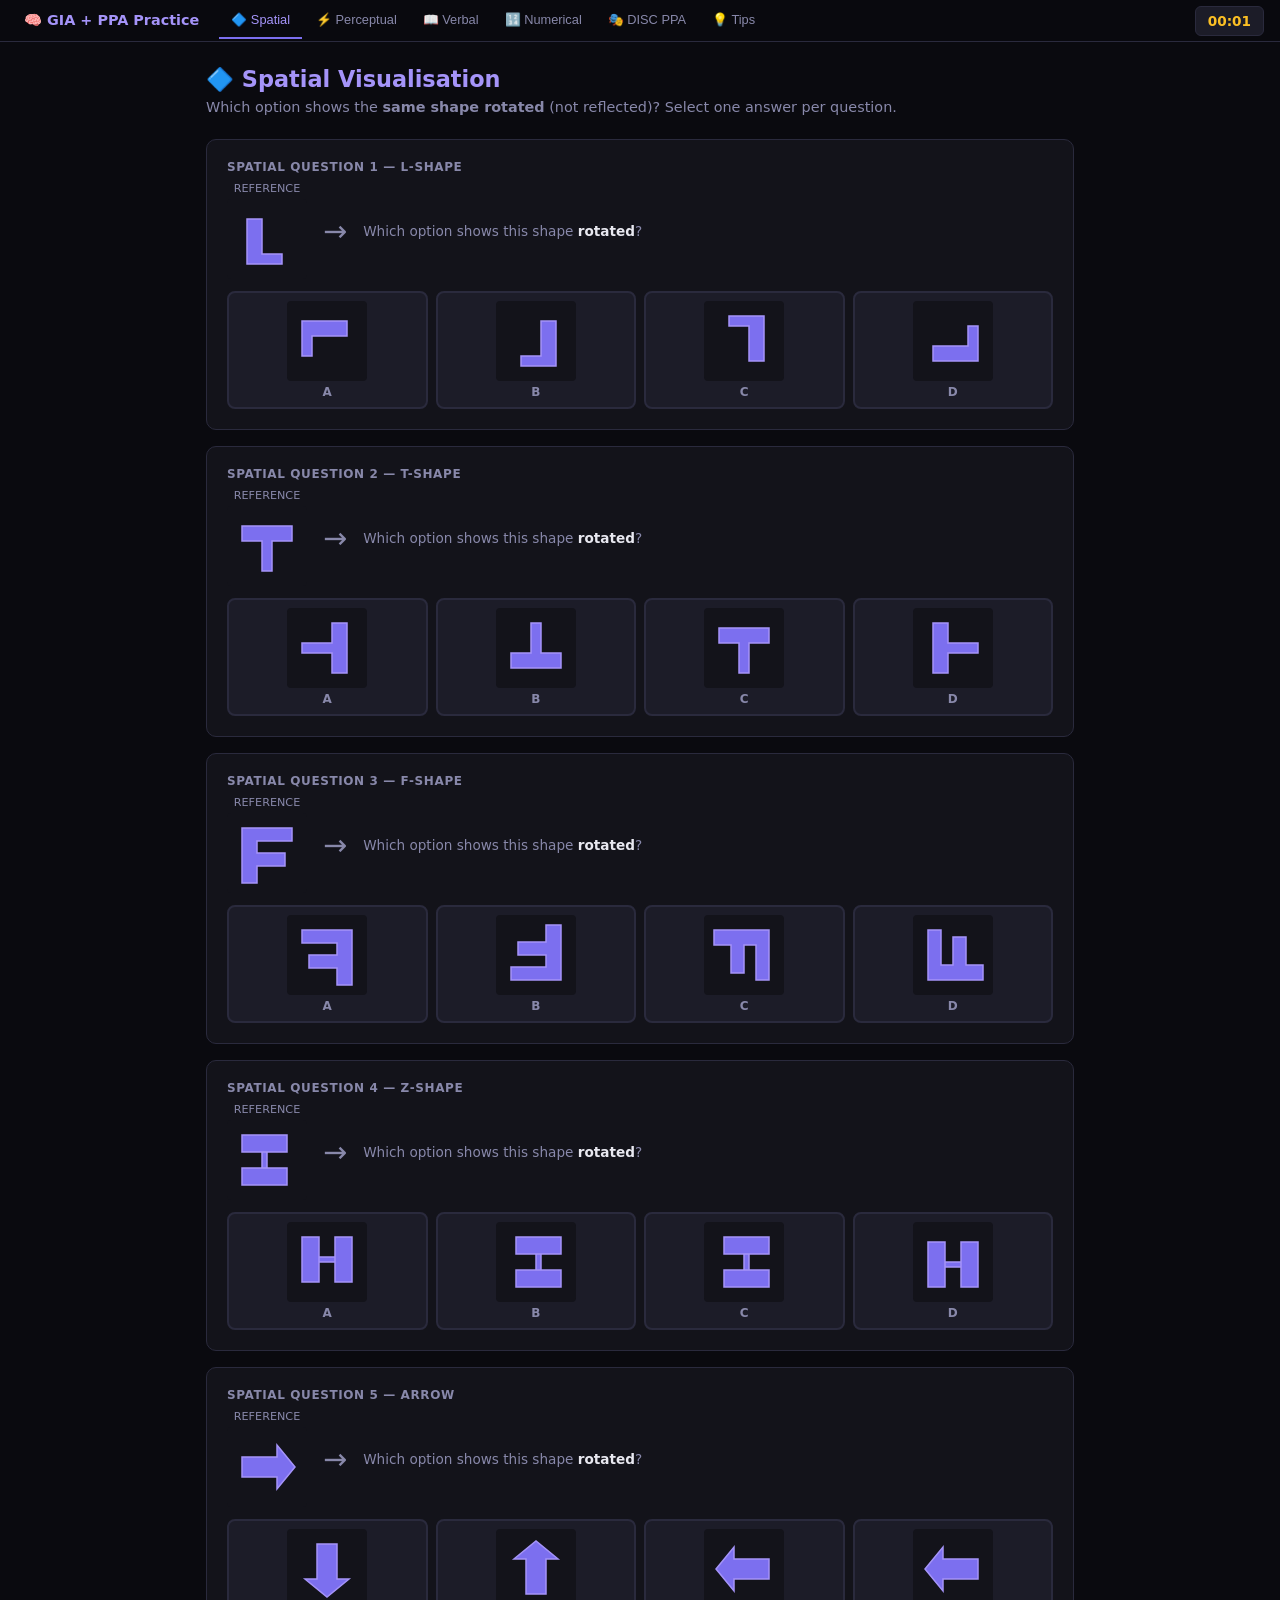
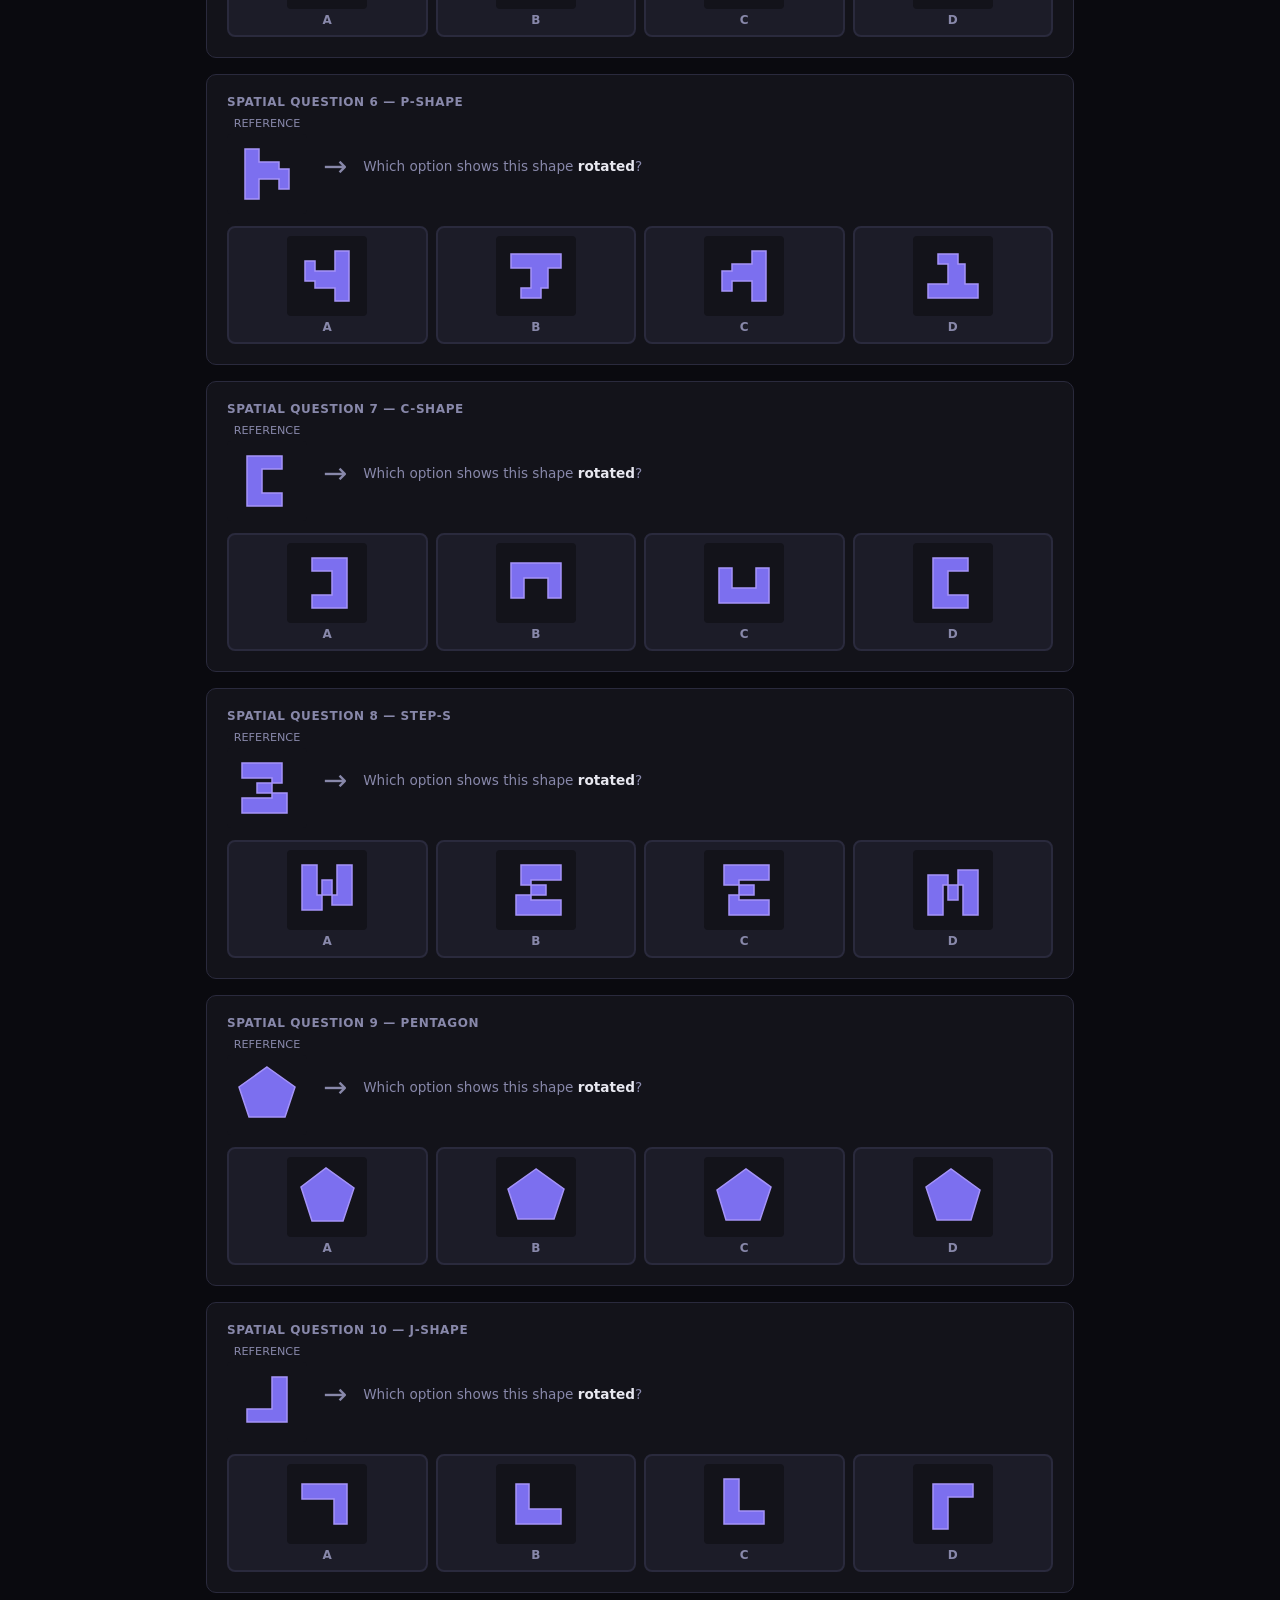
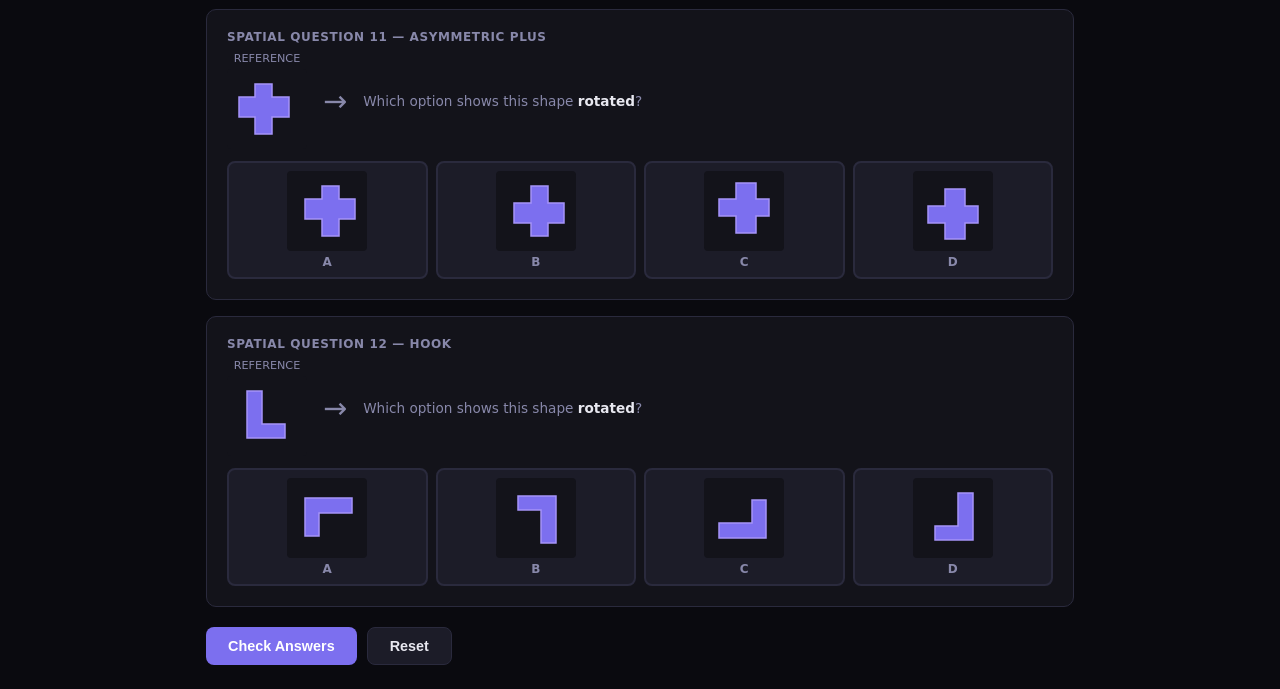
==== commit f1bd6b72: "Rebuild psychometric practice with visual SVG spatial + proper perceptual format" ====
--- a/psychometric-practice.html
+++ b/psychometric-practice.html
@@ -3,709 +3,1025 @@
 <head>
 <meta charset="UTF-8">
 <meta name="viewport" content="width=device-width, initial-scale=1.0">
-<title>Thomas Assessment Practice — Arshiya</title>
+<title>GIA + PPA Practice — Thomas International Style</title>
 <style>
-  :root {
-    --bg: #0a0a0f;
-    --surface: #13131a;
-    --card: #1a1a24;
-    --border: #2a2a3a;
-    --accent: #7c6fef;
-    --accent2: #a594f9;
-    --green: #4ade80;
-    --red: #f87171;
-    --yellow: #fbbf24;
-    --text: #e8e6f0;
-    --muted: #888;
-  }
-  * { margin: 0; padding: 0; box-sizing: border-box; }
-  body { background: var(--bg); color: var(--text); font-family: 'Segoe UI', system-ui, sans-serif; min-height: 100vh; }
-
-  /* NAV */
-  nav { background: var(--surface); border-bottom: 1px solid var(--border); padding: 14px 24px; display: flex; align-items: center; justify-content: space-between; position: sticky; top: 0; z-index: 100; }
-  .nav-title { font-weight: 700; font-size: 1rem; color: var(--accent2); }
-  .nav-sub { font-size: 0.75rem; color: var(--muted); }
-  #timer-display { font-family: monospace; font-size: 1.1rem; font-weight: 700; color: var(--yellow); background: rgba(251,191,36,0.1); padding: 4px 12px; border-radius: 20px; border: 1px solid rgba(251,191,36,0.3); }
-
-  /* HERO */
-  .hero { text-align: center; padding: 48px 24px 32px; }
-  .hero h1 { font-size: 2rem; font-weight: 800; background: linear-gradient(135deg, var(--accent2), #c4b5fd); -webkit-background-clip: text; -webkit-text-fill-color: transparent; margin-bottom: 8px; }
-  .hero p { color: var(--muted); font-size: 0.95rem; max-width: 600px; margin: 0 auto 24px; }
-
-  /* SECTION TABS */
-  .tabs { display: flex; gap: 8px; justify-content: center; flex-wrap: wrap; padding: 0 16px 32px; }
-  .tab-btn { padding: 8px 18px; border-radius: 20px; border: 1px solid var(--border); background: var(--card); color: var(--muted); cursor: pointer; font-size: 0.85rem; transition: all 0.2s; }
-  .tab-btn:hover, .tab-btn.active { background: var(--accent); color: white; border-color: var(--accent); }
-  .tab-btn.done { border-color: var(--green); color: var(--green); }
-
-  /* SECTIONS */
-  .section { display: none; max-width: 820px; margin: 0 auto; padding: 0 16px 60px; }
-  .section.active { display: block; }
-
-  /* INTRO CARD */
-  .intro-card { background: var(--card); border: 1px solid var(--border); border-radius: 12px; padding: 24px; margin-bottom: 28px; }
-  .intro-card h2 { font-size: 1.1rem; color: var(--accent2); margin-bottom: 8px; }
-  .intro-card p { color: #ccc; font-size: 0.9rem; line-height: 1.6; }
-  .intro-card .meta { display: flex; gap: 16px; margin-top: 12px; flex-wrap: wrap; }
-  .meta-badge { font-size: 0.78rem; background: rgba(124,111,239,0.15); color: var(--accent2); padding: 3px 10px; border-radius: 10px; border: 1px solid rgba(124,111,239,0.3); }
-
-  /* QUESTION CARD */
-  .q-card { background: var(--card); border: 1px solid var(--border); border-radius: 12px; padding: 24px; margin-bottom: 16px; }
-  .q-number { font-size: 0.75rem; color: var(--muted); margin-bottom: 8px; text-transform: uppercase; letter-spacing: 1px; }
-  .q-text { font-size: 1rem; color: var(--text); margin-bottom: 18px; line-height: 1.6; }
-  .q-text code { background: rgba(124,111,239,0.15); padding: 1px 6px; border-radius: 4px; font-family: monospace; color: var(--accent2); }
-
-  /* OPTIONS */
-  .options { display: flex; flex-direction: column; gap: 8px; }
-  .option { display: flex; align-items: center; gap: 12px; padding: 10px 14px; border-radius: 8px; border: 1px solid var(--border); cursor: pointer; transition: all 0.15s; background: var(--surface); }
-  .option:hover { border-color: var(--accent); background: rgba(124,111,239,0.08); }
-  .option.selected { border-color: var(--accent); background: rgba(124,111,239,0.15); }
-  .option.correct { border-color: var(--green); background: rgba(74,222,128,0.1); color: var(--green); }
-  .option.wrong { border-color: var(--red); background: rgba(248,113,113,0.1); color: var(--red); }
-  .opt-label { width: 24px; height: 24px; border-radius: 50%; border: 2px solid var(--border); display: flex; align-items: center; justify-content: center; font-size: 0.75rem; font-weight: 700; flex-shrink: 0; }
-  .option.selected .opt-label { background: var(--accent); border-color: var(--accent); color: white; }
-  .option.correct .opt-label { background: var(--green); border-color: var(--green); color: white; }
-  .option.wrong .opt-label { background: var(--red); border-color: var(--red); color: white; }
-  .opt-text { font-size: 0.92rem; }
-
-  /* DISC GRID */
-  .disc-grid { display: grid; grid-template-columns: 1fr 1fr; gap: 16px; margin-bottom: 16px; }
-  .disc-col h4 { font-size: 0.75rem; color: var(--muted); text-transform: uppercase; letter-spacing: 1px; margin-bottom: 8px; }
-  .disc-word { padding: 8px 12px; border-radius: 6px; border: 1px solid var(--border); background: var(--surface); cursor: pointer; font-size: 0.9rem; margin-bottom: 6px; transition: all 0.15s; }
-  .disc-word:hover { border-color: var(--accent); }
-  .disc-word.most { border-color: var(--green); background: rgba(74,222,128,0.1); color: var(--green); }
-  .disc-word.least { border-color: var(--red); background: rgba(248,113,113,0.1); color: var(--red); }
-
-  /* EXPLANATION */
-  .explanation { margin-top: 12px; padding: 12px 14px; background: rgba(124,111,239,0.08); border-left: 3px solid var(--accent); border-radius: 0 6px 6px 0; font-size: 0.88rem; color: #ccc; line-height: 1.6; display: none; }
-  .explanation.show { display: block; }
-
-  /* BUTTONS */
-  .btn { padding: 10px 22px; border-radius: 8px; border: none; cursor: pointer; font-size: 0.9rem; font-weight: 600; transition: all 0.2s; }
-  .btn-primary { background: var(--accent); color: white; }
-  .btn-primary:hover { background: var(--accent2); }
-  .btn-outline { background: transparent; border: 1px solid var(--border); color: var(--muted); }
-  .btn-outline:hover { border-color: var(--accent); color: var(--accent); }
-  .btn-row { display: flex; gap: 10px; margin-top: 20px; flex-wrap: wrap; }
-
-  /* SCORE */
-  .score-bar { background: var(--surface); border: 1px solid var(--border); border-radius: 12px; padding: 20px 24px; margin-bottom: 24px; display: flex; align-items: center; gap: 20px; flex-wrap: wrap; }
-  .score-val { font-size: 2rem; font-weight: 800; color: var(--accent2); }
-  .score-label { font-size: 0.85rem; color: var(--muted); }
-
-  /* PROGRESS */
-  .progress-wrap { height: 4px; background: var(--border); border-radius: 2px; margin-bottom: 24px; }
-  .progress-fill { height: 100%; background: var(--accent); border-radius: 2px; transition: width 0.3s; }
-
-  /* TIPS */
-  .tip-box { background: rgba(251,191,36,0.07); border: 1px solid rgba(251,191,36,0.25); border-radius: 10px; padding: 14px 16px; margin-bottom: 16px; font-size: 0.87rem; color: #e5d8aa; line-height: 1.6; }
-  .tip-box strong { color: var(--yellow); }
-
-  /* PERCEPTUAL */
-  .perc-row { display: flex; gap: 16px; align-items: center; flex-wrap: wrap; margin-bottom: 16px; }
-  .perc-item { background: var(--surface); border: 2px solid var(--border); border-radius: 8px; padding: 10px 16px; font-family: monospace; font-size: 0.95rem; letter-spacing: 2px; }
-  .perc-item.ref { border-color: var(--accent2); color: var(--accent2); }
+:root {
+  --bg: #0a0a0f;
+  --surface: #13131a;
+  --surface2: #1c1c28;
+  --border: #2a2a3d;
+  --accent: #7c6fef;
+  --accent2: #a594f9;
+  --text: #e8e8f0;
+  --muted: #8888aa;
+  --green: #4ade80;
+  --red: #f87171;
+  --yellow: #fbbf24;
+}
+* { box-sizing: border-box; margin: 0; padding: 0; }
+body { background: var(--bg); color: var(--text); font-family: 'Segoe UI', system-ui, sans-serif; min-height: 100vh; }
+
+/* NAV */
+nav {
+  position: sticky; top: 0; z-index: 100;
+  background: rgba(10,10,15,0.95); backdrop-filter: blur(12px);
+  border-bottom: 1px solid var(--border);
+  display: flex; align-items: center; gap: 4px; padding: 0 16px;
+  flex-wrap: wrap;
+}
+.nav-title { font-weight: 700; color: var(--accent2); padding: 12px 8px; margin-right: 8px; font-size: 0.9rem; white-space: nowrap; }
+.nav-tabs { display: flex; gap: 2px; flex: 1; flex-wrap: wrap; }
+.nav-tab {
+  padding: 10px 12px; cursor: pointer; font-size: 0.8rem; font-weight: 500;
+  color: var(--muted); border-bottom: 2px solid transparent;
+  transition: all 0.2s; white-space: nowrap; background: none; border-top: none; border-left: none; border-right: none;
+}
+.nav-tab:hover { color: var(--text); }
+.nav-tab.active { color: var(--accent2); border-bottom-color: var(--accent); }
+.timer {
+  margin-left: auto; padding: 6px 12px; background: var(--surface2);
+  border: 1px solid var(--border); border-radius: 6px;
+  font-size: 0.85rem; font-weight: 600; color: var(--yellow);
+  font-variant-numeric: tabular-nums; white-space: nowrap;
+}
+
+/* SECTIONS */
+.section { display: none; max-width: 900px; margin: 0 auto; padding: 24px 16px; }
+.section.active { display: block; }
+.section-header { margin-bottom: 24px; }
+.section-header h2 { font-size: 1.4rem; color: var(--accent2); margin-bottom: 6px; }
+.section-header p { color: var(--muted); font-size: 0.9rem; }
+
+/* QUESTION CARD */
+.q-card {
+  background: var(--surface); border: 1px solid var(--border);
+  border-radius: 10px; padding: 20px; margin-bottom: 16px;
+}
+.q-num { font-size: 0.75rem; color: var(--muted); font-weight: 600; margin-bottom: 8px; text-transform: uppercase; letter-spacing: 0.05em; }
+.q-text { font-size: 0.95rem; margin-bottom: 16px; line-height: 1.5; }
+.options { display: flex; flex-direction: column; gap: 8px; }
+.option {
+  display: flex; align-items: center; gap: 10px;
+  padding: 10px 14px; border-radius: 8px; cursor: pointer;
+  border: 1px solid var(--border); background: var(--surface2);
+  transition: all 0.15s; font-size: 0.9rem;
+}
+.option:hover { border-color: var(--accent); background: rgba(124,111,239,0.1); }
+.option input[type=radio], .option input[type=checkbox] { accent-color: var(--accent); width: 16px; height: 16px; cursor: pointer; }
+.option.correct { border-color: var(--green); background: rgba(74,222,128,0.1); }
+.option.wrong { border-color: var(--red); background: rgba(248,113,113,0.1); }
+.option.selected-wrong { border-color: var(--red); background: rgba(248,113,113,0.15); }
+.explanation {
+  margin-top: 12px; padding: 10px 14px; border-radius: 6px;
+  background: rgba(124,111,239,0.1); border-left: 3px solid var(--accent);
+  font-size: 0.85rem; color: var(--muted); display: none;
+}
+.explanation.show { display: block; }
+
+/* SPATIAL */
+.spatial-layout { display: flex; align-items: center; gap: 16px; flex-wrap: wrap; margin-bottom: 12px; }
+.spatial-ref { text-align: center; }
+.spatial-ref-label { font-size: 0.7rem; color: var(--muted); margin-bottom: 4px; }
+.spatial-arrow { font-size: 1.5rem; color: var(--muted); }
+.spatial-options { display: grid; grid-template-columns: repeat(4, 1fr); gap: 8px; width: 100%; }
+.spatial-option {
+  text-align: center; cursor: pointer;
+  padding: 8px; border-radius: 8px; border: 2px solid var(--border);
+  background: var(--surface2); transition: all 0.15s;
+}
+.spatial-option:hover { border-color: var(--accent); }
+.spatial-option.selected { border-color: var(--accent); background: rgba(124,111,239,0.15); }
+.spatial-option.correct { border-color: var(--green); background: rgba(74,222,128,0.1); }
+.spatial-option.wrong { border-color: var(--red); background: rgba(248,113,113,0.1); }
+.spatial-option-label { font-size: 0.75rem; color: var(--muted); margin-top: 4px; font-weight: 600; }
+svg.shape { display: block; margin: 0 auto; }
+
+/* PERCEPTUAL */
+.perc-layout { margin-bottom: 12px; }
+.perc-ref-row { display: flex; align-items: center; gap: 12px; margin-bottom: 12px; }
+.perc-ref-label { font-size: 0.75rem; color: var(--muted); font-weight: 600; min-width: 60px; }
+.perc-box {
+  padding: 8px 14px; border-radius: 6px; font-family: 'Courier New', monospace;
+  font-size: 1rem; font-weight: 700; letter-spacing: 0.1em;
+  border: 2px solid var(--border); background: var(--surface2);
+}
+.perc-box.ref { border-color: var(--accent); background: rgba(124,111,239,0.15); color: var(--accent2); }
+.perc-options-row { display: grid; grid-template-columns: repeat(4, 1fr); gap: 8px; }
+.perc-opt {
+  text-align: center; cursor: pointer; padding: 10px 6px;
+  border-radius: 8px; border: 2px solid var(--border);
+  background: var(--surface2); transition: all 0.15s;
+}
+.perc-opt:hover { border-color: var(--accent); }
+.perc-opt.selected { border-color: var(--accent); background: rgba(124,111,239,0.15); }
+.perc-opt.correct { border-color: var(--green); background: rgba(74,222,128,0.1); }
+.perc-opt.wrong { border-color: var(--red); background: rgba(248,113,113,0.1); }
+.perc-opt-str { font-family: 'Courier New', monospace; font-size: 0.85rem; font-weight: 700; letter-spacing: 0.08em; }
+.perc-opt-key { font-size: 0.7rem; color: var(--muted); margin-top: 4px; }
+
+/* DISC */
+.disc-group { background: var(--surface); border: 1px solid var(--border); border-radius: 10px; padding: 18px; margin-bottom: 14px; }
+.disc-group-num { font-size: 0.75rem; color: var(--muted); font-weight: 600; margin-bottom: 10px; text-transform: uppercase; }
+.disc-words { display: grid; grid-template-columns: repeat(2, 1fr); gap: 8px; }
+.disc-word-row { display: flex; align-items: center; justify-content: space-between; padding: 8px 12px; border-radius: 6px; background: var(--surface2); border: 1px solid var(--border); }
+.disc-word { font-size: 0.9rem; font-weight: 500; }
+.disc-btns { display: flex; gap: 6px; }
+.disc-btn {
+  padding: 3px 10px; border-radius: 4px; border: 1px solid var(--border);
+  background: none; color: var(--muted); font-size: 0.75rem; cursor: pointer;
+  transition: all 0.15s;
+}
+.disc-btn.most.active { background: var(--accent); border-color: var(--accent); color: #fff; }
+.disc-btn.least.active { background: #ef4444; border-color: #ef4444; color: #fff; }
+.disc-btn:hover { border-color: var(--accent); }
+.disc-result { margin-top: 20px; padding: 20px; background: var(--surface); border: 1px solid var(--border); border-radius: 10px; display: none; }
+.disc-result.show { display: block; }
+.disc-bars { display: grid; gap: 10px; }
+.disc-bar-row { display: flex; align-items: center; gap: 12px; }
+.disc-bar-label { width: 120px; font-size: 0.85rem; font-weight: 600; }
+.disc-bar-track { flex: 1; background: var(--surface2); border-radius: 4px; height: 20px; overflow: hidden; border: 1px solid var(--border); }
+.disc-bar-fill { height: 100%; border-radius: 4px; transition: width 0.6s ease; }
+.disc-bar-val { width: 30px; text-align: right; font-size: 0.8rem; color: var(--muted); }
+
+/* BUTTONS */
+.btn {
+  padding: 10px 22px; border-radius: 8px; border: none; cursor: pointer;
+  font-size: 0.9rem; font-weight: 600; transition: all 0.2s;
+}
+.btn-primary { background: var(--accent); color: #fff; }
+.btn-primary:hover { background: var(--accent2); }
+.btn-secondary { background: var(--surface2); color: var(--text); border: 1px solid var(--border); }
+.btn-secondary:hover { border-color: var(--accent); }
+.btn-row { display: flex; gap: 10px; margin-top: 20px; flex-wrap: wrap; }
+
+/* SCORE */
+.score-box {
+  display: inline-flex; align-items: center; gap: 8px;
+  padding: 8px 16px; border-radius: 8px; margin-top: 12px;
+  background: var(--surface2); border: 1px solid var(--border);
+  font-size: 0.9rem; display: none;
+}
+.score-box.show { display: inline-flex; }
+.score-num { font-size: 1.2rem; font-weight: 700; color: var(--accent2); }
+
+/* TIPS */
+.tips-grid { display: grid; grid-template-columns: repeat(auto-fill, minmax(260px, 1fr)); gap: 16px; }
+.tip-card { background: var(--surface); border: 1px solid var(--border); border-radius: 10px; padding: 18px; }
+.tip-icon { font-size: 1.5rem; margin-bottom: 8px; }
+.tip-title { font-weight: 700; margin-bottom: 6px; color: var(--accent2); }
+.tip-text { font-size: 0.85rem; color: var(--muted); line-height: 1.6; }
+
+@media(max-width:600px){
+  .spatial-options { grid-template-columns: repeat(2,1fr); }
+  .perc-options-row { grid-template-columns: repeat(2,1fr); }
+  .disc-words { grid-template-columns: 1fr; }
+}
 </style>
 </head>
 <body>
 
 <nav>
-  <div>
-    <div class="nav-title">Thomas Assessment Practice</div>
-    <div class="nav-sub">Canonical Group Limited — Arshiya Shaik</div>
-  </div>
-  <div id="timer-display">00:00</div>
+  <div class="nav-title">🧠 GIA + PPA Practice</div>
+  <div class="nav-tabs">
+    <button class="nav-tab active" onclick="showSection('spatial')">🔷 Spatial</button>
+    <button class="nav-tab" onclick="showSection('perceptual')">⚡ Perceptual</button>
+    <button class="nav-tab" onclick="showSection('verbal')">📖 Verbal</button>
+    <button class="nav-tab" onclick="showSection('numerical')">🔢 Numerical</button>
+    <button class="nav-tab" onclick="showSection('disc')">🎭 DISC PPA</button>
+    <button class="nav-tab" onclick="showSection('tips')">💡 Tips</button>
+  </div>
+  <div class="timer" id="timer">00:00</div>
 </nav>
 
-<div class="hero">
-  <h1>Psychometric Test Practice</h1>
-  <p>Simulates the Thomas International assessment used by Canonical. Covers all four components: GIA aptitude, DISC behavioral profile, verbal reasoning, and numerical reasoning.</p>
+<!-- ═══════════════════════════════════════════ SPATIAL ═══ -->
+<div class="section active" id="section-spatial">
+  <div class="section-header">
+    <h2>🔷 Spatial Visualisation</h2>
+    <p>Which option shows the <strong>same shape rotated</strong> (not reflected)? Select one answer per question.</p>
+  </div>
+  <div id="spatial-questions"></div>
+  <div class="btn-row">
+    <button class="btn btn-primary" onclick="checkSpatial()">Check Answers</button>
+    <button class="btn btn-secondary" onclick="resetSpatial()">Reset</button>
+  </div>
+  <div class="score-box" id="spatial-score"><span class="score-num" id="spatial-score-num"></span> correct</div>
 </div>
 
-<div class="tabs">
-  <button class="tab-btn active" onclick="showSection('overview')">Overview</button>
-  <button class="tab-btn" onclick="showSection('gia-verbal')" id="tab-gia-verbal">GIA — Verbal</button>
-  <button class="tab-btn" onclick="showSection('gia-numerical')" id="tab-gia-numerical">GIA — Numerical</button>
-  <button class="tab-btn" onclick="showSection('gia-perceptual')" id="tab-gia-perceptual">GIA — Perceptual</button>
-  <button class="tab-btn" onclick="showSection('gia-spatial')" id="tab-gia-spatial">GIA — Spatial</button>
-  <button class="tab-btn" onclick="showSection('disc')" id="tab-disc">DISC Profile</button>
-  <button class="tab-btn" onclick="showSection('tips')" id="tab-tips">Tips &amp; Strategy</button>
+<!-- ═══════════════════════════════════════════ PERCEPTUAL ═══ -->
+<div class="section" id="section-perceptual">
+  <div class="section-header">
+    <h2>⚡ Perceptual Speed</h2>
+    <p>Select the <strong>TWO</strong> options that are identical to the reference string.</p>
+  </div>
+  <div id="perceptual-questions"></div>
+  <div class="btn-row">
+    <button class="btn btn-primary" onclick="checkPerceptual()">Check Answers</button>
+    <button class="btn btn-secondary" onclick="resetPerceptual()">Reset</button>
+  </div>
+  <div class="score-box" id="perc-score"><span class="score-num" id="perc-score-num"></span> correct</div>
 </div>
 
-<!-- OVERVIEW -->
-<div id="overview" class="section active">
-  <div class="intro-card">
-    <h2>What is the Thomas Assessment?</h2>
-    <p>Canonical uses two Thomas tools: the <strong>GIA (General Intelligence Assessment)</strong> and the <strong>PPA (Personal Profile Analysis / DISC)</strong>. There are no right or wrong answers in the DISC — it measures your behavioral style. The GIA is timed and does have correct answers.</p>
-    <div class="meta">
-      <span class="meta-badge">GIA: ~25 minutes</span>
-      <span class="meta-badge">DISC: ~8 minutes</span>
-      <span class="meta-badge">5 GIA subtests</span>
-      <span class="meta-badge">No right/wrong in DISC</span>
-    </div>
-  </div>
-
-  <div class="q-card">
-    <div class="q-text" style="font-size:0.95rem;">
-      <strong style="color:var(--accent2);">GIA — General Intelligence Assessment</strong><br><br>
-      The GIA measures <em>cognitive speed and accuracy</em> across 5 subtests. You must work as fast and accurately as possible. Each subtest is strictly timed (2–4 minutes each).
-      <br><br>
-      <strong>1. Reasoning</strong> — Word/logical analogies (e.g., "Cat is to Kitten as Dog is to ___")<br>
-      <strong>2. Perceptual Speed</strong> — Spot identical pairs in a grid of letters/symbols quickly<br>
-      <strong>3. Number Speed &amp; Accuracy</strong> — Fast arithmetic and number comparisons<br>
-      <strong>4. Word Meaning</strong> — Vocabulary: synonyms, antonyms<br>
-      <strong>5. Spatial Visualisation</strong> — Mental rotation, shape matching<br><br>
-      <strong style="color:var(--accent2);">DISC — Personal Profile Analysis (PPA)</strong><br><br>
-      Shows 24 groups of 4 adjectives. For each group, select the word <em>most</em> like you and the word <em>least</em> like you in a work context. Be honest and fast — don't overthink.
-    </div>
-  </div>
-
-  <div class="tip-box">
-    <strong>Key advice from Canonical candidates:</strong> The GIA score matters more than DISC for technical roles. Speed is crucial — don't spend too long on any single question. Mark it and move on. For DISC, answer as you are at work, not as you wish you were.
-  </div>
-
+<!-- ═══════════════════════════════════════════ VERBAL ═══ -->
+<div class="section" id="section-verbal">
+  <div class="section-header">
+    <h2>📖 Verbal Reasoning</h2>
+    <p>20 questions — analogies, synonyms, antonyms, and sentence completion.</p>
+  </div>
+  <div id="verbal-questions"></div>
   <div class="btn-row">
-    <button class="btn btn-primary" onclick="showSection('gia-verbal')">Start Practice →</button>
-  </div>
+    <button class="btn btn-primary" onclick="checkSection('verbal')">Check Answers</button>
+    <button class="btn btn-secondary" onclick="resetSection('verbal')">Reset</button>
+  </div>
+  <div class="score-box" id="verbal-score"><span class="score-num" id="verbal-score-num"></span> / 20 correct</div>
 </div>
 
-<!-- GIA VERBAL -->
-<div id="gia-verbal" class="section">
-  <div class="intro-card">
-    <h2>GIA — Verbal Reasoning &amp; Word Meaning</h2>
-    <p>Two subtests combined: <strong>Reasoning</strong> (analogies, logical word relationships) and <strong>Word Meaning</strong> (synonyms, antonyms, definitions). Work quickly. In the real test you have roughly 3 minutes for each subtest.</p>
-    <div class="meta">
-      <span class="meta-badge">20 practice questions</span>
-      <span class="meta-badge">Timed</span>
-      <span class="meta-badge">Click to reveal explanation</span>
-    </div>
-  </div>
-
-  <div id="gia-verbal-score" class="score-bar" style="display:none">
-    <div><div class="score-val" id="gv-score-val">0/20</div><div class="score-label">Score</div></div>
-    <div><div class="score-val" id="gv-time-val">—</div><div class="score-label">Time taken</div></div>
-  </div>
-
-  <div class="progress-wrap"><div class="progress-fill" id="gv-progress" style="width:0%"></div></div>
-
-  <div id="gv-questions"></div>
-
+<!-- ═══════════════════════════════════════════ NUMERICAL ═══ -->
+<div class="section" id="section-numerical">
+  <div class="section-header">
+    <h2>🔢 Numerical Reasoning</h2>
+    <p>20 questions — arithmetic, sequences, percentages, word problems. No calculator.</p>
+  </div>
+  <div id="numerical-questions"></div>
   <div class="btn-row">
-    <button class="btn btn-primary" onclick="checkSection('gv')">Check Answers</button>
-    <button class="btn btn-outline" onclick="resetSection('gv')">Reset</button>
-    <button class="btn btn-outline" onclick="showSection('gia-numerical')">Next: Numerical →</button>
-  </div>
+    <button class="btn btn-primary" onclick="checkSection('numerical')">Check Answers</button>
+    <button class="btn btn-secondary" onclick="resetSection('numerical')">Reset</button>
+  </div>
+  <div class="score-box" id="numerical-score"><span class="score-num" id="numerical-score-num"></span> / 20 correct</div>
 </div>
 
-<!-- GIA NUMERICAL -->
-<div id="gia-numerical" class="section">
-  <div class="intro-card">
-    <h2>GIA — Number Speed &amp; Accuracy</h2>
-    <p>Fast mental arithmetic, number comparisons, and sequences. In the real test: ~3 minutes for ~30 questions. Practice for speed — the goal is to be comfortable with quick mental math.</p>
-    <div class="meta">
-      <span class="meta-badge">20 practice questions</span>
-      <span class="meta-badge">No calculator</span>
-    </div>
-  </div>
-
-  <div id="gn-questions"></div>
-
+<!-- ═══════════════════════════════════════════ DISC ═══ -->
+<div class="section" id="section-disc">
+  <div class="section-header">
+    <h2>🎭 DISC Personality Profile (PPA)</h2>
+    <p>For each group, select the word that describes you <strong>MOST</strong> and the word that describes you <strong>LEAST</strong>.</p>
+  </div>
+  <div id="disc-groups"></div>
   <div class="btn-row">
-    <button class="btn btn-primary" onclick="checkSection('gn')">Check Answers</button>
-    <button class="btn btn-outline" onclick="resetSection('gn')">Reset</button>
-    <button class="btn btn-outline" onclick="showSection('gia-perceptual')">Next: Perceptual →</button>
-  </div>
+    <button class="btn btn-primary" onclick="calcDisc()">Generate My Profile</button>
+    <button class="btn btn-secondary" onclick="resetDisc()">Reset</button>
+  </div>
+  <div class="disc-result" id="disc-result"></div>
 </div>
 
-<!-- GIA PERCEPTUAL -->
-<div id="gia-perceptual" class="section">
-  <div class="intro-card">
-    <h2>GIA — Perceptual Speed</h2>
-    <p>Find the pair of boxes that are <strong>identical</strong> to each other. The real test uses rows of letter/number strings — you must spot duplicates very quickly. Speed is everything here.</p>
-    <div class="meta">
-      <span class="meta-badge">15 practice questions</span>
-      <span class="meta-badge">Speed focused</span>
-    </div>
-  </div>
-
-  <div id="gp-questions"></div>
-
-  <div class="btn-row">
-    <button class="btn btn-primary" onclick="checkSection('gp')">Check Answers</button>
-    <button class="btn btn-outline" onclick="resetSection('gp')">Reset</button>
-    <button class="btn btn-outline" onclick="showSection('gia-spatial')">Next: Spatial →</button>
-  </div>
+<!-- ═══════════════════════════════════════════ TIPS ═══ -->
+<div class="section" id="section-tips">
+  <div class="section-header">
+    <h2>💡 Assessment Tips</h2>
+    <p>Strategies for the Thomas International GIA and PPA used by Canonical.</p>
+  </div>
+  <div class="tips-grid" id="tips-grid"></div>
 </div>
 
-<!-- GIA SPATIAL -->
-<div id="gia-spatial" class="section">
-  <div class="intro-card">
-    <h2>GIA — Spatial Visualisation</h2>
-    <p>Mental rotation and shape matching. A shape is shown — which option is the same shape rotated (not flipped/mirrored)? Practice visualising objects rotating in your mind.</p>
-    <div class="meta">
-      <span class="meta-badge">12 practice questions</span>
-      <span class="meta-badge">Text-based rotation problems</span>
-    </div>
-  </div>
-
-  <div id="gs-questions"></div>
-
-  <div class="btn-row">
-    <button class="btn btn-primary" onclick="checkSection('gs')">Check Answers</button>
-    <button class="btn btn-outline" onclick="resetSection('gs')">Reset</button>
-    <button class="btn btn-outline" onclick="showSection('disc')">Next: DISC →</button>
-  </div>
-</div>
-
-<!-- DISC -->
-<div id="disc" class="section">
-  <div class="intro-card">
-    <h2>DISC — Personal Profile Analysis (PPA)</h2>
-    <p>For each group of 4 words, select <span style="color:var(--green)">MOST</span> like you and <span style="color:var(--red)">LEAST</span> like you in a <strong>work context</strong>. Answer instinctively. There are no right or wrong answers — this maps your behavioral style. Canonical uses this to understand how you work, not to filter you out.</p>
-    <div class="meta">
-      <span class="meta-badge">D = Dominance (results-driven)</span>
-      <span class="meta-badge">I = Influence (people-oriented)</span>
-      <span class="meta-badge">S = Steadiness (reliable, calm)</span>
-      <span class="meta-badge">C = Compliance (accurate, systematic)</span>
-    </div>
-  </div>
-
-  <div class="tip-box">
-    <strong>For a software engineering role at Canonical:</strong> Canonical values autonomy, remote-first discipline, written communication, and quality. High C (compliance/accuracy) and S (steadiness/reliability) typically align well with their culture. Being high D (decisive, results-focused) is also valued. There's no "right" profile — just be authentic.
-  </div>
-
-  <div id="disc-questions"></div>
-
-  <div class="btn-row">
-    <button class="btn btn-primary" onclick="showDiscProfile()">Show My Profile</button>
-    <button class="btn btn-outline" onclick="resetDisc()">Reset</button>
-  </div>
-
-  <div id="disc-profile" style="display:none; margin-top:24px;">
-    <div class="intro-card">
-      <h2>Your DISC Profile (Practice)</h2>
-      <div id="disc-profile-content"></div>
-    </div>
-  </div>
-</div>
-
-<!-- TIPS -->
-<div id="tips" class="section">
-  <div class="intro-card">
-    <h2>Strategy Guide — How to Ace the Thomas Assessment</h2>
-    <p>Based on real candidate feedback from Canonical applicants and Thomas assessment documentation.</p>
-  </div>
-
-  <div class="q-card">
-    <div class="q-number">GIA — General Strategy</div>
-    <div class="q-text" style="font-size:0.9rem; line-height:1.8;">
-      ✅ <strong>Speed over perfection</strong> — The GIA measures speed AND accuracy. A blank answer scores 0; a wrong answer scores -1 (in some versions). Move on quickly if stuck.<br>
-      ✅ <strong>Practice mental arithmetic daily</strong> — 12×7, 144÷12, 17+38, etc. The numerical section trips people up on simple math under time pressure.<br>
-      ✅ <strong>Analogies pattern:</strong> Always identify the relationship first. "Kitten is to Cat as Lamb is to ___" → young to adult → Sheep.<br>
-      ✅ <strong>Perceptual speed:</strong> Scan character by character left to right. Don't try to "see" the whole string at once.<br>
-      ✅ <strong>Spatial:</strong> Pick a distinctive feature (a corner, a notch) and track where it goes when rotated. Eliminate mirror images first.
-    </div>
-  </div>
-
-  <div class="q-card">
-    <div class="q-number">DISC — Behavioral Profile Strategy</div>
-    <div class="q-text" style="font-size:0.9rem; line-height:1.8;">
-      ✅ <strong>Answer for work, not life</strong> — Think about how you behave at your job, not at home.<br>
-      ✅ <strong>Don't try to game it</strong> — The PPA has built-in consistency checks. Inconsistent answers are flagged. Just be honest.<br>
-      ✅ <strong>Most = your natural strength, Least = what drains you</strong><br>
-      ✅ <strong>For Canonical specifically:</strong> They work remote-first, value written communication, trust people to self-manage. If that's genuinely you, it'll show.<br>
-      ✅ <strong>Time yourself:</strong> Real DISC takes ~8 minutes for 24 groups. That's 20 seconds per group max.
-    </div>
-  </div>
-
-  <div class="q-card">
-    <div class="q-number">Day-of Checklist</div>
-    <div class="q-text" style="font-size:0.9rem; line-height:1.8;">
-      ☐ Stable internet, quiet room, no distractions<br>
-      ☐ Laptop preferred over phone (larger screen = faster reading)<br>
-      ☐ Do GIA in the morning when your mind is sharpest<br>
-      ☐ Keep a pencil/paper for numerical scratch work<br>
-      ☐ Read each question fully before looking at options<br>
-      ☐ Don't leave any GIA answer blank — guess if needed<br>
-      ☐ Complete the DISC in one sitting without pausing mid-way
-    </div>
-  </div>
-
-  <div class="q-card">
-    <div class="q-number">DISC Dimensions Explained</div>
-    <div class="q-text" style="font-size:0.9rem; line-height:1.8;">
-      <strong style="color:#f87171;">D — Dominance:</strong> Direct, decisive, results-oriented, competitive. Words: assertive, bold, demanding, forceful, strong-willed.<br><br>
-      <strong style="color:#fbbf24;">I — Influence:</strong> Enthusiastic, optimistic, social, persuasive. Words: sociable, inspiring, charming, expressive, lively.<br><br>
-      <strong style="color:#4ade80;">S — Steadiness:</strong> Patient, reliable, calm, supportive, consistent. Words: calm, patient, methodical, sincere, team-player.<br><br>
-      <strong style="color:#a594f9;">C — Compliance/Conscientiousness:</strong> Accurate, analytical, systematic, quality-focused. Words: precise, careful, diplomatic, systematic, fact-oriented.
-    </div>
-  </div>
-</div>
-
 <script>
-// ===================== TIMER =====================
+// ─── TIMER ──────────────────────────────────────────────
 let startTime = Date.now();
-function updateTimer() {
-  const elapsed = Math.floor((Date.now() - startTime) / 1000);
-  const m = String(Math.floor(elapsed / 60)).padStart(2, '0');
-  const s = String(elapsed % 60).padStart(2, '0');
-  document.getElementById('timer-display').textContent = m + ':' + s;
-}
-setInterval(updateTimer, 1000);
-
-// ===================== NAVIGATION =====================
+setInterval(() => {
+  let s = Math.floor((Date.now() - startTime) / 1000);
+  let m = Math.floor(s / 60); s = s % 60;
+  document.getElementById('timer').textContent = String(m).padStart(2,'0') + ':' + String(s).padStart(2,'0');
+}, 1000);
+
+// ─── NAV ─────────────────────────────────────────────────
 function showSection(id) {
   document.querySelectorAll('.section').forEach(s => s.classList.remove('active'));
-  document.getElementById(id).classList.add('active');
-  document.querySelectorAll('.tab-btn').forEach(b => b.classList.remove('active'));
-  const map = {'overview': 0, 'gia-verbal': 1, 'gia-numerical': 2, 'gia-perceptual': 3, 'gia-spatial': 4, 'disc': 5, 'tips': 6};
-  document.querySelectorAll('.tab-btn')[map[id]].classList.add('active');
-  window.scrollTo(0, 0);
-}
-
-// ===================== GIA VERBAL QUESTIONS =====================
-const gvQuestions = [
-  { q: "Cat is to Kitten as Horse is to ___", opts: ["Pony","Colt","Foal","Filly"], ans: 2, exp: "A kitten is the young of a cat. A foal is the young of a horse (gender-neutral term for newborn)." },
-  { q: "Book is to Library as Painting is to ___", opts: ["Artist","Gallery","Museum","Canvas"], ans: 1, exp: "A library is where books are displayed/stored publicly. A gallery is where paintings are displayed." },
-  { q: "Which word is the SYNONYM of 'Diligent'?", opts: ["Lazy","Hardworking","Careless","Slow"], ans: 1, exp: "Diligent means showing careful and persistent effort — synonymous with hardworking." },
-  { q: "Clock is to Time as Thermometer is to ___", opts: ["Heat","Doctor","Temperature","Weather"], ans: 2, exp: "A clock measures time; a thermometer measures temperature." },
-  { q: "Which word is the ANTONYM of 'Verbose'?", opts: ["Talkative","Wordy","Concise","Eloquent"], ans: 2, exp: "Verbose means using more words than needed. Concise means brief and to the point — the opposite." },
-  { q: "Pen is to Writer as Scalpel is to ___", opts: ["Hospital","Nurse","Surgeon","Patient"], ans: 2, exp: "A pen is the primary tool of a writer; a scalpel is the primary tool of a surgeon." },
-  { q: "Which word DOES NOT belong? Apple, Orange, Carrot, Banana", opts: ["Apple","Orange","Carrot","Banana"], ans: 2, exp: "Carrot is a vegetable; Apple, Orange, and Banana are fruits." },
-  { q: "Optimistic is to Pessimistic as Generous is to ___", opts: ["Kind","Miserly","Wealthy","Charitable"], ans: 1, exp: "Optimistic and Pessimistic are antonyms. The antonym of Generous is Miserly (unwilling to give)." },
-  { q: "Which word is the SYNONYM of 'Ambiguous'?", opts: ["Clear","Uncertain","Definite","Obvious"], ans: 1, exp: "Ambiguous means open to more than one interpretation — synonymous with uncertain or unclear." },
-  { q: "Architect is to Blueprint as Composer is to ___", opts: ["Orchestra","Concert","Score","Piano"], ans: 2, exp: "An architect creates a blueprint; a composer creates a musical score." },
-  { q: "Complete the analogy: 36 is to 6 as 49 is to ___", opts: ["7","8","9","6"], ans: 0, exp: "36 = 6². 49 = 7². The relationship is square root: √36 = 6, √49 = 7." },
-  { q: "Which word is the ANTONYM of 'Ephemeral'?", opts: ["Fleeting","Temporary","Permanent","Brief"], ans: 2, exp: "Ephemeral means lasting for a very short time. Its antonym is Permanent." },
-  { q: "Dark is to Light as Loud is to ___", opts: ["Sound","Quiet","Music","Noise"], ans: 1, exp: "Dark and Light are opposites. The opposite of Loud is Quiet." },
-  { q: "FAST : SLOW :: SHARP : ___", opts: ["Knife","Dull","Point","Quick"], ans: 1, exp: "Fast and Slow are antonyms. The antonym of Sharp is Dull." },
-  { q: "Which word is the SYNONYM of 'Tenacious'?", opts: ["Weak","Persistent","Timid","Flexible"], ans: 1, exp: "Tenacious means holding firm to something — synonymous with persistent or determined." },
-  { q: "Doctor is to Patient as Teacher is to ___", opts: ["School","Classroom","Student","Lesson"], ans: 2, exp: "A doctor works with patients; a teacher works with students." },
-  { q: "Which word DOES NOT belong? Piano, Guitar, Violin, Trumpet, Drum", opts: ["Piano","Guitar","Trumpet","Drum"], ans: 2, exp: "Piano, Guitar, Violin, and Drum can all be played without blowing air. Trumpet is a wind instrument. (Violin is string — all are instruments, but Trumpet is wind/brass while others are string/percussion/keys.)" },
-  { q: "Deliberate is to Accidental as Intentional is to ___", opts: ["Planned","Careless","Unintentional","Willful"], ans: 2, exp: "Deliberate (intentional) is the opposite of Accidental. Intentional is the opposite of Unintentional." },
-  { q: "Which word is the ANTONYM of 'Frugal'?", opts: ["Thrifty","Economical","Wasteful","Careful"], ans: 2, exp: "Frugal means careful with money/resources. Its antonym is Wasteful or Extravagant." },
-  { q: "Cartographer is to Maps as Lexicographer is to ___", opts: ["Words","Dictionaries","Books","Languages"], ans: 1, exp: "A cartographer makes maps. A lexicographer compiles dictionaries." },
+  document.querySelectorAll('.nav-tab').forEach(t => t.classList.remove('active'));
+  document.getElementById('section-' + id).classList.add('active');
+  event.target.classList.add('active');
+}
+
+// ══════════════════════════════════════════════════════════
+// SPATIAL — SVG shapes
+// ══════════════════════════════════════════════════════════
+
+// Shape drawing: each shape is a function(cx,cy,angle) returning SVG path d or polygon points
+// We hardcode polygon points in various rotations for clarity.
+
+function rotatePts(pts, deg, cx=40, cy=40) {
+  const r = deg * Math.PI / 180;
+  return pts.map(([x,y]) => {
+    const dx = x-cx, dy = y-cy;
+    return [
+      Math.round(cx + dx*Math.cos(r) - dy*Math.sin(r)),
+      Math.round(cy + dx*Math.sin(r) + dy*Math.cos(r))
+    ];
+  });
+}
+
+function mirrorX(pts, cx=40) {
+  return pts.map(([x,y]) => [2*cx - x, y]);
+}
+
+function ptsToStr(pts) {
+  return pts.map(p => p.join(',')).join(' ');
+}
+
+function makeSVG(pts, fill='#7c6fef', stroke='#a594f9') {
+  const pStr = ptsToStr(pts);
+  return `<svg width="80" height="80" class="shape"><rect width="80" height="80" fill="#13131a" rx="4"/><polygon points="${pStr}" fill="${fill}" stroke="${stroke}" stroke-width="1.5"/></svg>`;
+}
+
+function makeSVGPath(d, fill='#7c6fef', stroke='#a594f9') {
+  return `<svg width="80" height="80" class="shape"><rect width="80" height="80" fill="#13131a" rx="4"/><path d="${d}" fill="${fill}" stroke="${stroke}" stroke-width="1.5"/></svg>`;
+}
+
+// ─── SHAPE DEFINITIONS (base points, centered ~40,40) ───
+// L-shape
+const L = [[20,20],[35,20],[35,55],[55,55],[55,65],[20,65]];
+// T-shape
+const T = [[15,20],[65,20],[65,35],[45,35],[45,65],[35,65],[35,35],[15,35]];
+// F-shape
+const F = [[15,15],[65,15],[65,28],[30,28],[30,40],[58,40],[58,53],[30,53],[30,70],[15,70]];
+// Z-shape
+const Z = [[15,15],[60,15],[60,32],[35,32],[35,48],[60,48],[60,65],[15,65],[15,48],[40,48],[40,32],[15,32]];
+// Arrow (right-pointing)
+const Arrow = [[15,30],[50,30],[50,18],[68,40],[50,62],[50,50],[15,50]];
+// Asymmetric P-shape
+const Pshape = [[18,15],[18,65],[32,65],[32,45],[52,45],[52,55],[62,55],[62,35],[52,35],[52,28],[32,28],[32,15]];
+// C-shape
+const Cshape = [[55,15],[20,15],[20,65],[55,65],[55,52],[35,52],[35,28],[55,28]];
+// S-shape (asymmetric step)
+const Sstep = [[15,15],[55,15],[55,35],[30,35],[30,45],[60,45],[60,65],[15,65],[15,50],[45,50],[45,30],[15,30]];
+// Pentagon (irregular)
+const Penta = [[40,12],[68,32],[58,62],[22,62],[12,32]];
+// J-shape
+const Jshape = [[45,15],[60,15],[60,60],[20,60],[20,47],[45,47]];
+// Plus sign (asymmetric)
+const PlusAsym = [[28,15],[45,15],[45,28],[62,28],[62,48],[45,48],[45,65],[28,65],[28,48],[12,48],[12,28],[28,28]];
+// Hook shape
+const Hook = [[20,15],[35,15],[35,48],[58,48],[58,62],[20,62]];
+
+const spatialData = [
+  {
+    name: 'L-shape',
+    base: L,
+    correctRot: 90,
+    opts: [
+      { rot: 90, mirror: false, label:'A' },   // CORRECT
+      { rot: 0,  mirror: true,  label:'B' },   // mirror
+      { rot: 180,mirror: false, label:'C' },   // different rot
+      { rot: 270,mirror: false, label:'D' },   // different rot
+    ],
+    correct: 'A',
+    explanation: 'Option A is the L-shape rotated 90° clockwise. B is a mirror image. C and D are other rotations.'
+  },
+  {
+    name: 'T-shape',
+    base: T,
+    correctRot: 180,
+    opts: [
+      { rot: 90,  mirror: false, label:'A' },
+      { rot: 180, mirror: false, label:'B' },  // CORRECT
+      { rot: 0,   mirror: true,  label:'C' },
+      { rot: 270, mirror: false, label:'D' },
+    ],
+    correct: 'B',
+    explanation: 'The T-shape rotated 180° matches the reference. The T-shape is symmetric so watch the stem position carefully.'
+  },
+  {
+    name: 'F-shape',
+    base: F,
+    correctRot: 270,
+    opts: [
+      { rot: 0,   mirror: true,  label:'A' },
+      { rot: 180, mirror: false, label:'B' },
+      { rot: 90,  mirror: false, label:'C' },
+      { rot: 270, mirror: false, label:'D' },  // CORRECT
+    ],
+    correct: 'D',
+    explanation: 'Option D shows the F-shape rotated 270° (= 90° counter-clockwise). A is mirrored, B and C are other rotations.'
+  },
+  {
+    name: 'Z-shape',
+    base: Z,
+    correctRot: 90,
+    opts: [
+      { rot: 90,  mirror: false, label:'A' },  // CORRECT
+      { rot: 180, mirror: false, label:'B' },
+      { rot: 0,   mirror: true,  label:'C' },
+      { rot: 270, mirror: true,  label:'D' },
+    ],
+    correct: 'A',
+    explanation: 'Option A is the Z rotated 90° CW. Option C is a mirror (produces an S), Option D is mirrored and rotated.'
+  },
+  {
+    name: 'Arrow',
+    base: Arrow,
+    correctRot: 180,
+    opts: [
+      { rot: 90,  mirror: false, label:'A' },
+      { rot: 270, mirror: false, label:'B' },
+      { rot: 0,   mirror: true,  label:'C' },
+      { rot: 180, mirror: false, label:'D' },  // CORRECT
+    ],
+    correct: 'D',
+    explanation: 'The arrow rotated 180° points left. Options A and B are 90° rotations (up/down). C is a vertical mirror.'
+  },
+  {
+    name: 'P-shape',
+    base: Pshape,
+    correctRot: 90,
+    opts: [
+      { rot: 180, mirror: false, label:'A' },
+      { rot: 90,  mirror: false, label:'B' },  // CORRECT
+      { rot: 0,   mirror: true,  label:'C' },
+      { rot: 270, mirror: true,  label:'D' },
+    ],
+    correct: 'B',
+    explanation: 'Option B is the P-shape rotated 90° CW. C and D involve mirroring which is invalid.'
+  },
+  {
+    name: 'C-shape',
+    base: Cshape,
+    correctRot: 270,
+    opts: [
+      { rot: 0,   mirror: true,  label:'A' },
+      { rot: 90,  mirror: false, label:'B' },
+      { rot: 270, mirror: false, label:'C' },  // CORRECT
+      { rot: 180, mirror: true,  label:'D' },
+    ],
+    correct: 'C',
+    explanation: 'C shows the C-shape rotated 270° CCW (90° CW). A is a mirror, D is mirrored + rotated.'
+  },
+  {
+    name: 'Step-S',
+    base: Sstep,
+    correctRot: 180,
+    opts: [
+      { rot: 90,  mirror: false, label:'A' },
+      { rot: 0,   mirror: true,  label:'B' },
+      { rot: 180, mirror: false, label:'C' },  // CORRECT
+      { rot: 270, mirror: false, label:'D' },
+    ],
+    correct: 'C',
+    explanation: 'Option C is the step shape rotated 180°. B is a mirror image, A and D are 90° rotations.'
+  },
+  {
+    name: 'Pentagon',
+    base: Penta,
+    correctRot: 72,
+    opts: [
+      { rot: 72,  mirror: false, label:'A' },  // CORRECT
+      { rot: 0,   mirror: true,  label:'B' },
+      { rot: 144, mirror: false, label:'C' },
+      { rot: 216, mirror: false, label:'D' },
+    ],
+    correct: 'A',
+    explanation: 'The irregular pentagon rotated ~72° matches. B is mirrored. The irregular proportions distinguish rotation from reflection.'
+  },
+  {
+    name: 'J-shape',
+    base: Jshape,
+    correctRot: 270,
+    opts: [
+      { rot: 270, mirror: false, label:'A' },  // CORRECT
+      { rot: 90,  mirror: false, label:'B' },
+      { rot: 0,   mirror: true,  label:'C' },
+      { rot: 180, mirror: false, label:'D' },
+    ],
+    correct: 'A',
+    explanation: 'Option A is the J-shape rotated 270°. C is a mirror. Note the hook position to differentiate rotations.'
+  },
+  {
+    name: 'Asymmetric Plus',
+    base: PlusAsym,
+    correctRot: 90,
+    opts: [
+      { rot: 0,   mirror: true,  label:'A' },
+      { rot: 180, mirror: false, label:'B' },
+      { rot: 90,  mirror: false, label:'C' },  // CORRECT
+      { rot: 270, mirror: true,  label:'D' },
+    ],
+    correct: 'C',
+    explanation: 'Option C is the asymmetric plus rotated 90° CW. A and D involve mirroring. B is 180°.'
+  },
+  {
+    name: 'Hook',
+    base: Hook,
+    correctRot: 180,
+    opts: [
+      { rot: 90,  mirror: false, label:'A' },
+      { rot: 180, mirror: false, label:'B' },  // CORRECT
+      { rot: 270, mirror: false, label:'C' },
+      { rot: 0,   mirror: true,  label:'D' },
+    ],
+    correct: 'B',
+    explanation: 'Option B shows the hook rotated 180°. The hook base moves to top-right. D is a mirror image.'
+  }
 ];
 
-// ===================== GIA NUMERICAL QUESTIONS =====================
-const gnQuestions = [
-  { q: "What is 17 × 8?", opts: ["126","136","144","132"], ans: 1, exp: "17 × 8 = (10×8) + (7×8) = 80 + 56 = 136" },
-  { q: "If a train travels 240 km in 3 hours, what is its speed in km/h?", opts: ["60","70","80","90"], ans: 2, exp: "Speed = Distance / Time = 240 / 3 = 80 km/h" },
-  { q: "What is 15% of 240?", opts: ["32","36","40","42"], ans: 1, exp: "15% of 240 = 0.15 × 240 = 36" },
-  { q: "Which number comes next? 3, 6, 12, 24, ___", opts: ["36","42","48","54"], ans: 2, exp: "Each number doubles: 3→6→12→24→48 (×2 each time)" },
-  { q: "144 ÷ 12 = ___", opts: ["10","11","12","13"], ans: 2, exp: "144 ÷ 12 = 12" },
-  { q: "A shirt costs $45. It is discounted by 20%. What is the sale price?", opts: ["$34","$36","$38","$40"], ans: 1, exp: "20% of $45 = $9. Sale price = $45 - $9 = $36" },
-  { q: "Which number is largest? 0.75, 3/4, 7/9, 0.7", opts: ["0.75","3/4","7/9","0.7"], ans: 2, exp: "7/9 ≈ 0.778, which is greater than 0.75 = 3/4 > 0.7" },
-  { q: "What is the missing number? 8, 16, ___, 64, 128", opts: ["24","32","36","40"], ans: 1, exp: "The sequence doubles each time: 8, 16, 32, 64, 128" },
-  { q: "If 5 workers complete a job in 12 days, how many days would 3 workers take?", opts: ["16","18","20","22"], ans: 2, exp: "Total work = 5×12 = 60 worker-days. For 3 workers: 60/3 = 20 days." },
-  { q: "What is 3/8 expressed as a decimal?", opts: ["0.325","0.375","0.425","0.475"], ans: 1, exp: "3/8 = 3 ÷ 8 = 0.375" },
-  { q: "Which number comes next? 100, 91, 82, 73, ___", opts: ["64","66","68","70"], ans: 0, exp: "Subtracting 9 each time: 100, 91, 82, 73, 64" },
-  { q: "What is 23 + 47 + 65?", opts: ["125","130","135","145"], ans: 2, exp: "23 + 47 = 70. 70 + 65 = 135" },
-  { q: "A rectangle has length 14 cm and width 7 cm. What is its area?", opts: ["84 cm²","94 cm²","98 cm²","102 cm²"], ans: 2, exp: "Area = length × width = 14 × 7 = 98 cm²" },
-  { q: "What is 40% of 85?", opts: ["32","34","36","38"], ans: 1, exp: "40% of 85 = 0.4 × 85 = 34" },
-  { q: "Which number comes next? 2, 3, 5, 8, 13, ___", opts: ["18","20","21","23"], ans: 2, exp: "Fibonacci sequence: each number = sum of previous two. 8+13 = 21." },
-  { q: "If x + 15 = 32, what is x?", opts: ["15","16","17","18"], ans: 2, exp: "x = 32 - 15 = 17" },
-  { q: "What is 756 ÷ 9?", opts: ["82","84","86","88"], ans: 1, exp: "756 ÷ 9 = 84. (9 × 80 = 720; 756 - 720 = 36; 36/9 = 4; so 84)" },
-  { q: "A car depreciates by 15% per year. If it's worth $20,000 now, what is its value after 1 year?", opts: ["$15,000","$16,000","$17,000","$18,000"], ans: 2, exp: "15% of $20,000 = $3,000. New value = $20,000 - $3,000 = $17,000" },
-  { q: "What is the next number? 1, 4, 9, 16, 25, ___", opts: ["30","34","36","40"], ans: 2, exp: "Perfect squares: 1²=1, 2²=4, 3²=9, 4²=16, 5²=25, 6²=36" },
-  { q: "Simplify: 48/72", opts: ["1/2","2/3","3/4","4/5"], ans: 1, exp: "GCD of 48 and 72 is 24. 48/24 = 2, 72/24 = 3. So 48/72 = 2/3" },
+function buildSpatial() {
+  const container = document.getElementById('spatial-questions');
+  container.innerHTML = '';
+  spatialData.forEach((q, qi) => {
+    const card = document.createElement('div');
+    card.className = 'q-card';
+    card.id = `sq-${qi}`;
+
+    // Reference shape
+    const refPts = q.base;
+    const refSVG = makeSVG(refPts);
+
+    // Option shapes
+    const optSVGs = q.opts.map(opt => {
+      let pts = rotatePts(q.base, opt.rot);
+      if (opt.mirror) pts = mirrorX(pts);
+      return { svg: makeSVG(pts, '#7c6fef', '#a594f9'), label: opt.label };
+    });
+
+    let optsHTML = optSVGs.map(o => `
+      <div class="spatial-option" id="sopt-${qi}-${o.label}" onclick="selectSpatial(${qi},'${o.label}')">
+        ${o.svg}
+        <div class="spatial-option-label">${o.label}</div>
+      </div>`).join('');
+
+    card.innerHTML = `
+      <div class="q-num">Spatial Question ${qi+1} — ${q.name}</div>
+      <div style="display:flex;align-items:center;gap:16px;flex-wrap:wrap;margin-bottom:12px;">
+        <div>
+          <div style="font-size:0.7rem;color:var(--muted);margin-bottom:4px;text-align:center;">REFERENCE</div>
+          ${refSVG}
+        </div>
+        <div style="font-size:1.8rem;color:var(--muted);">→</div>
+        <div style="font-size:0.85rem;color:var(--muted);">Which option shows this shape <strong style="color:var(--text)">rotated</strong>?</div>
+      </div>
+      <div class="spatial-options">${optsHTML}</div>
+      <div class="explanation" id="sexp-${qi}">${q.explanation}</div>
+    `;
+    container.appendChild(card);
+  });
+}
+
+const spatialAnswers = {};
+function selectSpatial(qi, label) {
+  // Deselect previous
+  ['A','B','C','D'].forEach(l => {
+    const el = document.getElementById(`sopt-${qi}-${l}`);
+    if (el) el.classList.remove('selected');
+  });
+  const el = document.getElementById(`sopt-${qi}-${label}`);
+  if (el) el.classList.add('selected');
+  spatialAnswers[qi] = label;
+}
+
+function checkSpatial() {
+  let correct = 0;
+  spatialData.forEach((q, qi) => {
+    const selected = spatialAnswers[qi];
+    ['A','B','C','D'].forEach(l => {
+      const el = document.getElementById(`sopt-${qi}-${l}`);
+      if (!el) return;
+      el.classList.remove('correct','wrong');
+      if (l === q.correct) el.classList.add('correct');
+      else if (l === selected && selected !== q.correct) el.classList.add('wrong');
+    });
+    if (selected === q.correct) correct++;
+    document.getElementById(`sexp-${qi}`).classList.add('show');
+  });
+  const s = document.getElementById('spatial-score');
+  document.getElementById('spatial-score-num').textContent = `${correct} / ${spatialData.length}`;
+  s.classList.add('show');
+}
+
+function resetSpatial() {
+  Object.keys(spatialAnswers).forEach(k => delete spatialAnswers[k]);
+  buildSpatial();
+  document.getElementById('spatial-score').classList.remove('show');
+}
+
+// ══════════════════════════════════════════════════════════
+// PERCEPTUAL SPEED
+// ══════════════════════════════════════════════════════════
+
+const perceptualData = [
+  {
+    ref: 'K9mR#2p',
+    opts: ['K9mR#2p', 'K9mR#2P', 'K9mr#2p', 'K9mR#2p'],
+    correct: [0, 3],
+    explanation: 'Options A and D are identical to the reference. B has capital P (not p), C has lowercase r (not R).'
+  },
+  {
+    ref: 'XL47qZ&',
+    opts: ['XL47qZ&', 'Xl47qZ&', 'XL47qZ&', 'XL47q2&'],
+    correct: [0, 2],
+    explanation: 'A and C match exactly. B has lowercase l, D has 2 instead of Z.'
+  },
+  {
+    ref: 'Bw3$TnF',
+    opts: ['Bw3$tnF', 'Bw3$TnF', 'BW3$TnF', 'Bw3$TnF'],
+    correct: [1, 3],
+    explanation: 'B and D are identical to the reference. A has lowercase t, C has uppercase W.'
+  },
+  {
+    ref: 'mP8@rJv',
+    opts: ['mP8@rJv', 'mp8@rJv', 'mP8@rJv', 'mP8@RJv'],
+    correct: [0, 2],
+    explanation: 'A and C match exactly. B has lowercase p, D has uppercase R.'
+  },
+  {
+    ref: 'Zt6!Wqx',
+    opts: ['Zt6!wqx', 'Zt6!Wqx', 'ZT6!Wqx', 'Zt6!Wqx'],
+    correct: [1, 3],
+    explanation: 'B and D are correct. A has lowercase w, C has uppercase T.'
+  },
+  {
+    ref: 'h2G%nL9',
+    opts: ['h2G%nL9', 'h2G%nl9', 'h2G%nL9', 'H2G%nL9'],
+    correct: [0, 2],
+    explanation: 'A and C are identical. B has lowercase l instead of L. D has uppercase H.'
+  },
+  {
+    ref: 'Qr#5Ybm',
+    opts: ['Qr#5ybm', 'Qr#5Ybm', 'QR#5Ybm', 'Qr#5Ybm'],
+    correct: [1, 3],
+    explanation: 'B and D match the reference. A has lowercase y, C has uppercase R.'
+  },
+  {
+    ref: 'f7&MpK2',
+    opts: ['f7&MpK2', 'f7&mpK2', 'f7&MpK2', 'f7&MpK3'],
+    correct: [0, 2],
+    explanation: 'A and C match. B has lowercase m, D has 3 instead of 2.'
+  },
+  {
+    ref: 'Lv$9Rnc',
+    opts: ['Lv$9RNc', 'Lv$9Rnc', 'lv$9Rnc', 'Lv$9Rnc'],
+    correct: [1, 3],
+    explanation: 'B and D match the reference. A has uppercase N, C has lowercase l.'
+  },
+  {
+    ref: 'wH4^bSj',
+    opts: ['wH4^bSj', 'wH4^BSj', 'wH4^bSj', 'wh4^bSj'],
+    correct: [0, 2],
+    explanation: 'A and C are identical. B has uppercase B, D has lowercase h.'
+  },
+  {
+    ref: 'eU8*TgP',
+    opts: ['eU8*tgP', 'eU8*TgP', 'EU8*TgP', 'eU8*TgP'],
+    correct: [1, 3],
+    explanation: 'B and D match. A has lowercase t, C has uppercase E.'
+  },
+  {
+    ref: 'Dk3@vMr',
+    opts: ['Dk3@vMr', 'Dk3@VMr', 'dk3@vMr', 'Dk3@vMr'],
+    correct: [0, 3],
+    explanation: 'A and D match exactly. B has uppercase V, C has lowercase d.'
+  },
+  {
+    ref: 'Nx7!pRq',
+    opts: ['Nx7!pRQ', 'Nx7!pRq', 'NX7!pRq', 'Nx7!pRq'],
+    correct: [1, 3],
+    explanation: 'B and D are identical to the reference. A has uppercase Q, C has uppercase X.'
+  },
+  {
+    ref: 'Ys5£GhT',
+    opts: ['Ys5£GhT', 'ys5£GhT', 'Ys5£GhT', 'Ys5£GHT'],
+    correct: [0, 2],
+    explanation: 'A and C match. B has lowercase y, D has uppercase H.'
+  },
+  {
+    ref: 'Oc2&nBw',
+    opts: ['Oc2&nBW', 'Oc2&nBw', 'OC2&nBw', 'Oc2&nBw'],
+    correct: [1, 3],
+    explanation: 'B and D are correct. A has uppercase W, C has uppercase C.'
+  }
 ];
 
-// ===================== GIA PERCEPTUAL QUESTIONS =====================
-const gpQuestions = [
-  { ref: "XK7M2P", opts: ["XK7M2P", "XK7M2Q", "XK7M2P", "XK7M3P"], ans: [0, 2], exp: "Options A and C are identical to the reference: XK7M2P" },
-  { ref: "B4nR9Lw", opts: ["B4nR9Lw", "B4nR9lw", "B4nR9Lw", "B4NR9Lw"], ans: [0, 2], exp: "Options A and C match exactly. B has lowercase 'l', D has uppercase 'N'." },
-  { ref: "9182736", opts: ["9182736", "9182376", "9182736", "9182766"], ans: [0, 2], exp: "A and C match. B has 3 and 7 swapped. D has 66 at the end." },
-  { ref: "qZpT5vY", opts: ["qZpT5vy", "qZpT5vY", "qZpT5vY", "qZPT5vY"], ans: [1, 2], exp: "B and C match. A has lowercase 'y'. D has uppercase 'P'." },
-  { ref: "LM3$xK", opts: ["LM3$xK", "LM3$Xk", "LM3$xk", "LM3$xK"], ans: [0, 3], exp: "A and D match. B has uppercase X and lowercase k. C has lowercase x and k." },
-  { ref: "2847193", opts: ["2847193", "2847139", "2874193", "2847193"], ans: [0, 3], exp: "A and D match. B has 3 and 9 transposed near the end. C has 7 and 4 swapped." },
-  { ref: "Tf8#mNq", opts: ["Tf8#mNQ", "Tf8#mNq", "TF8#mNq", "Tf8#mNq"], ans: [1, 3], exp: "B and D match. A has uppercase Q. C has uppercase F." },
-  { ref: "DELTA44", opts: ["DELTA44", "DELT44A", "DELTA44", "DELTA4A"], ans: [0, 2], exp: "A and C match. B has letters and numbers rearranged. D has 4A instead of 44." },
-  { ref: "p7Wr2Lz", opts: ["p7Wr2Lz", "p7wr2Lz", "p7Wr2lz", "p7Wr2Lz"], ans: [0, 3], exp: "A and D match. B has lowercase w. C has lowercase l." },
-  { ref: "501XY98", opts: ["501XY98", "501XY89", "501Xy98", "501XY98"], ans: [0, 3], exp: "A and D match. B has 8 and 9 swapped. C has lowercase y." },
-  { ref: "nK$5Rp", opts: ["nK$5rp", "nK$5Rp", "NK$5Rp", "nK$5Rp"], ans: [1, 3], exp: "B and D match. A has lowercase r and p. C has uppercase N." },
-  { ref: "38291047", opts: ["38291047", "38291074", "38291047", "38291470"], ans: [0, 2], exp: "A and C match. B has last two digits swapped (74 vs 47). D is scrambled." },
-  { ref: "VxB@9mZ", opts: ["VxB@9mz", "VxB@9mZ", "VXB@9mZ", "VxB@9mZ"], ans: [1, 3], exp: "B and D match. A has lowercase z. C has uppercase X." },
-  { ref: "671x839", opts: ["671x839", "671X839", "671x839", "671x938"], ans: [0, 2], exp: "A and C match. B has uppercase X. D has last digits as 938 instead of 839." },
-  { ref: "Qr2#TkW", opts: ["Qr2#TkW", "Qr2#tkW", "Qr2#TkW", "QR2#TkW"], ans: [0, 2], exp: "A and C match. B has lowercase t. D has uppercase R." },
+function buildPerceptual() {
+  const container = document.getElementById('perceptual-questions');
+  container.innerHTML = '';
+  perceptualData.forEach((q, qi) => {
+    const card = document.createElement('div');
+    card.className = 'q-card';
+    card.id = `pq-${qi}`;
+
+    const labels = ['A','B','C','D'];
+    const optsHTML = q.opts.map((str, oi) => `
+      <div class="perc-opt" id="popt-${qi}-${oi}" onclick="togglePerc(${qi},${oi})">
+        <div class="perc-opt-str">${str}</div>
+        <div class="perc-opt-key">${labels[oi]}</div>
+      </div>`).join('');
+
+    card.innerHTML = `
+      <div class="q-num">Perceptual Question ${qi+1}</div>
+      <div class="perc-layout">
+        <div class="perc-ref-row">
+          <div class="perc-ref-label">REFERENCE:</div>
+          <div class="perc-box ref">${q.ref}</div>
+        </div>
+        <div style="font-size:0.8rem;color:var(--muted);margin-bottom:8px;">Select the <strong style="color:var(--text)">TWO</strong> that match exactly:</div>
+        <div class="perc-options-row">${optsHTML}</div>
+      </div>
+      <div class="explanation" id="pexp-${qi}">${q.explanation}</div>
+    `;
+    container.appendChild(card);
+  });
+}
+
+const percAnswers = {};
+function togglePerc(qi, oi) {
+  if (!percAnswers[qi]) percAnswers[qi] = new Set();
+  const el = document.getElementById(`popt-${qi}-${oi}`);
+  if (percAnswers[qi].has(oi)) {
+    percAnswers[qi].delete(oi);
+    el.classList.remove('selected');
+  } else {
+    if (percAnswers[qi].size >= 2) return; // max 2
+    percAnswers[qi].add(oi);
+    el.classList.add('selected');
+  }
+}
+
+function checkPerceptual() {
+  let score = 0;
+  perceptualData.forEach((q, qi) => {
+    const selected = percAnswers[qi] || new Set();
+    const correctSet = new Set(q.correct);
+    const isCorrect = selected.size === 2 &&
+      [...selected].every(i => correctSet.has(i)) &&
+      [...correctSet].every(i => selected.has(i));
+    if (isCorrect) score++;
+    q.opts.forEach((_, oi) => {
+      const el = document.getElementById(`popt-${qi}-${oi}`);
+      if (!el) return;
+      el.classList.remove('correct','wrong');
+      if (correctSet.has(oi)) el.classList.add('correct');
+      else if (selected.has(oi)) el.classList.add('wrong');
+    });
+    document.getElementById(`pexp-${qi}`).classList.add('show');
+  });
+  const s = document.getElementById('perc-score');
+  document.getElementById('perc-score-num').textContent = `${score} / ${perceptualData.length}`;
+  s.classList.add('show');
+}
+
+function resetPerceptual() {
+  Object.keys(percAnswers).forEach(k => delete percAnswers[k]);
+  buildPerceptual();
+  document.getElementById('perc-score').classList.remove('show');
+}
+
+// ══════════════════════════════════════════════════════════
+// VERBAL
+// ══════════════════════════════════════════════════════════
+
+const verbalData = [
+  { q: 'Hot is to Cold as Fast is to ___', opts:['Quick','Slow','Warm','Speed'], correct:1, exp:'Antonym pair: hot↔cold, fast↔slow.' },
+  { q: 'Synonym of UBIQUITOUS:', opts:['Rare','Widespread','Hidden','Local'], correct:1, exp:'Ubiquitous = present everywhere = widespread.' },
+  { q: 'Antonym of TACITURN:', opts:['Silent','Reserved','Garrulous','Shy'], correct:2, exp:'Taciturn = untalkative; antonym is garrulous = very talkative.' },
+  { q: 'Doctor is to Hospital as Pilot is to ___', opts:['Sky','Airline','Cockpit','Airport'], correct:2, exp:'A doctor works in a hospital; a pilot works in a cockpit.' },
+  { q: 'Synonym of EPHEMERAL:', opts:['Permanent','Transient','Solid','Ancient'], correct:1, exp:'Ephemeral = lasting a very short time = transient.' },
+  { q: 'Antonym of BENEVOLENT:', opts:['Kind','Generous','Malevolent','Charitable'], correct:2, exp:'Benevolent = kind; malevolent = wishing harm.' },
+  { q: 'Book is to Library as Painting is to ___', opts:['Canvas','Artist','Gallery','Museum'], correct:2, exp:'Books are stored/displayed in libraries; paintings are displayed in galleries.' },
+  { q: 'Synonym of VERBOSE:', opts:['Concise','Wordy','Quiet','Brief'], correct:1, exp:'Verbose = using too many words = wordy.' },
+  { q: 'Antonym of CANDID:', opts:['Frank','Open','Evasive','Honest'], correct:2, exp:'Candid = truthful/frank; antonym is evasive = avoiding directness.' },
+  { q: 'Which word is closest in meaning to PERSPICACIOUS?', opts:['Confused','Shrewd','Lazy','Boisterous'], correct:1, exp:'Perspicacious = having a ready insight into things = shrewd.' },
+  { q: 'Architect is to Blueprint as Composer is to ___', opts:['Concert','Score','Instrument','Orchestra'], correct:1, exp:'An architect creates a blueprint; a composer creates a score.' },
+  { q: 'Antonym of FRUGAL:', opts:['Thrifty','Economical','Extravagant','Careful'], correct:2, exp:'Frugal = careful with money; extravagant = spending excessively.' },
+  { q: 'Synonym of AMELIORATE:', opts:['Worsen','Improve','Ignore','Destroy'], correct:1, exp:'Ameliorate = make better = improve.' },
+  { q: 'Water is to Ice as Steam is to ___', opts:['Gas','Heat','Water','Cloud'], correct:2, exp:'Water cools to form ice; steam cools to form water.' },
+  { q: 'Antonym of AMBIGUOUS:', opts:['Vague','Unclear','Explicit','Confusing'], correct:2, exp:'Ambiguous = unclear; antonym is explicit = clear and direct.' },
+  { q: 'Synonym of LOQUACIOUS:', opts:['Quiet','Talkative','Reserved','Thoughtful'], correct:1, exp:'Loquacious = very talkative.' },
+  { q: 'Pen is to Author as Scalpel is to ___', opts:['Hospital','Patient','Surgeon','Medicine'], correct:2, exp:'A pen is the tool of an author; a scalpel is the tool of a surgeon.' },
+  { q: 'Antonym of IMPETUOUS:', opts:['Rash','Hasty','Deliberate','Spontaneous'], correct:2, exp:'Impetuous = acting quickly without thought; deliberate = done with careful thought.' },
+  { q: 'Synonym of RETICENT:', opts:['Outgoing','Forthright','Reserved','Confident'], correct:2, exp:'Reticent = not revealing thoughts readily = reserved.' },
+  { q: 'Antonym of MAGNANIMOUS:', opts:['Generous','Noble','Petty','Forgiving'], correct:2, exp:'Magnanimous = very generous; antonym is petty = small-minded, ungenerous.' }
 ];
 
-// ===================== GIA SPATIAL QUESTIONS =====================
-const gsQuestions = [
-  { q: "A shape like 'L' (bottom-left corner). Which option shows this shape rotated 90° clockwise?", opts: ["⌐ (top-right corner)", "Γ (top-left corner)", "J (bottom-right, flipped)", "L rotated = corner pointing down-right"], ans: 3, exp: "Rotating an L 90° clockwise: the vertical part becomes horizontal on top, horizontal part hangs down on the right — like an upside-down L pointing bottom-right." },
-  { q: "Shape: F. Which shows F rotated 180°?", opts: ["Ⅎ (upside-down F)","F mirrored","F unchanged","ᖴ rotated"], ans: 0, exp: "F rotated 180° becomes an upside-down F (Ⅎ) — both the horizontal bars now point left from the bottom." },
-  { q: "A right-pointing arrow (→). Rotated 90° anti-clockwise becomes:", opts: ["↓ (down arrow)","↑ (up arrow)","← (left arrow)","→ unchanged"], ans: 1, exp: "Rotating → by 90° anti-clockwise gives ↑ (the arrow now points up)." },
-  { q: "A triangle with the point at the top (△). Rotated 180° becomes:", opts: ["▷ (right)","▽ (point down)","◁ (left)","△ unchanged"], ans: 1, exp: "Rotating △ by 180° flips it to ▽ — now the flat edge is on top and the point faces down." },
-  { q: "The letter 'b'. Which rotation produces 'p'?", opts: ["90° clockwise","180° rotation","90° anti-clockwise","Mirror flip"], ans: 1, exp: "'b' rotated 180° gives 'p' (upside-down b). Note: mirroring gives 'd', not 'p'." },
-  { q: "A clock showing 3:00. Rotated 90° clockwise, the hands now show:", opts: ["6:00","9:00","12:00","3:00"], ans: 0, exp: "At 3:00, the hour hand points right (3 o'clock position). Rotating 90° clockwise makes it point down = 6:00." },
-  { q: "Shape with a notch at the top-left. Rotated 90° clockwise, the notch is now at:", opts: ["Top-right","Bottom-left","Bottom-right","Top-left"], ans: 0, exp: "A 90° clockwise rotation moves: top-left → top-right → bottom-right → bottom-left. So top-left notch moves to top-right." },
-  { q: "An asymmetric shape: wider on the right side. After 180° rotation, it is wider on the:", opts: ["Right side","Left side","Top","Bottom"], ans: 1, exp: "180° rotation flips both horizontally and vertically. Wider on right → wider on left after 180°." },
-  { q: "Letter 'N'. What does 'N' look like rotated 90° clockwise?", opts: ["Z shape","S shape","N sideways (like ⊢)","Mirror N"], ans: 0, exp: "N rotated 90° clockwise resembles a Z — the diagonal stroke that went top-right to bottom-left now goes in the other direction." },
-  { q: "A shape that looks like a plus (+). Rotated 45°, it looks like:", opts: ["+ unchanged","× (X shape)","| (vertical line)","○ (circle)"], ans: 1, exp: "A + rotated 45° becomes an X (×). The four arms now point diagonally." },
-  { q: "The letter 'd'. Rotated 180° gives:", opts: ["b","p","q","d unchanged"], ans: 2, exp: "'d' rotated 180° gives 'q'. (Mirror gives 'b'; rotate 90° gives other forms.)" },
-  { q: "A shape has a bump on its LEFT side. After rotating 90° anti-clockwise, the bump is on the:", opts: ["Left","Right","Top","Bottom"], ans: 3, exp: "Anti-clockwise 90° rotation: left → bottom. So the bump moves to the bottom." },
+const numericalData = [
+  { q: 'What is 15% of 240?', opts:['30','34','36','40'], correct:2, exp:'15% of 240 = 0.15 × 240 = 36.' },
+  { q: 'Next in sequence: 2, 6, 18, 54, ___', opts:['108','162','108','216'], correct:1, exp:'Each term × 3: 2→6→18→54→162.' },
+  { q: 'A train travels 360km in 4 hours. Speed in km/h?', opts:['80','90','100','70'], correct:1, exp:'Speed = 360 ÷ 4 = 90 km/h.' },
+  { q: 'If 8 workers build a wall in 12 days, how many days for 6 workers?', opts:['9','14','16','10'], correct:2, exp:'8×12 = 96 worker-days. 96 ÷ 6 = 16 days.' },
+  { q: 'What is 3/8 as a percentage?', opts:['37.5%','38%','36.5%','40%'], correct:0, exp:'3 ÷ 8 = 0.375 = 37.5%.' },
+  { q: 'Next in sequence: 1, 4, 9, 16, 25, ___', opts:['30','36','32','49'], correct:1, exp:'Square numbers: 1²,2²,3²... next is 6²=36.' },
+  { q: 'A coat costs £80 after 20% discount. Original price?', opts:['£96','£100','£104','£98'], correct:1, exp:'80 = 80% of original → original = 80 ÷ 0.8 = £100.' },
+  { q: 'Simplify: (4² + 3²) × 2', opts:['48','50','60','25'], correct:1, exp:'(16+9)×2 = 25×2 = 50.' },
+  { q: 'If x + 7 = 19, what is 3x?', opts:['36','39','42','33'], correct:0, exp:'x = 12, so 3x = 36.' },
+  { q: 'A shop marks up items by 40%. An item costs £35 wholesale. Selling price?', opts:['£45','£49','£50','£14'], correct:1, exp:'35 × 1.4 = £49.' },
+  { q: 'Next in sequence: 3, 7, 13, 21, 31, ___', opts:['41','43','45','47'], correct:1, exp:'Differences: 4,6,8,10,12 → next is 31+12=43.' },
+  { q: 'What percentage is 45 of 180?', opts:['20%','22%','25%','30%'], correct:2, exp:'45/180 × 100 = 25%.' },
+  { q: 'If a car uses 8L per 100km, how many litres for 350km?', opts:['24L','28L','32L','30L'], correct:1, exp:'8 × 3.5 = 28 litres.' },
+  { q: 'What is the average of 14, 27, 33, 42, 19?', opts:['25','27','26','28'], correct:1, exp:'Sum = 135. 135 ÷ 5 = 27.' },
+  { q: 'Next in sequence: 100, 95, 85, 70, 50, ___', opts:['25','30','20','35'], correct:0, exp:'Differences: -5,-10,-15,-20,-25 → 50-25=25.' },
+  { q: 'A rectangle is 12cm × 8cm. If both sides increase by 25%, new area?', opts:['120cm²','150cm²','160cm²','144cm²'], correct:1, exp:'15cm × 10cm = 150cm².' },
+  { q: 'What is 17 × 24?', opts:['398','408','402','412'], correct:1, exp:'17×24 = 17×20 + 17×4 = 340+68 = 408.' },
+  { q: 'If 30% of a number is 45, what is 70% of that number?', opts:['95','100','105','110'], correct:2, exp:'Number = 150. 70% of 150 = 105.' },
+  { q: 'Next: 2, 3, 5, 8, 13, 21, ___', opts:['29','31','34','33'], correct:2, exp:'Fibonacci sequence: 13+21=34.' },
+  { q: 'A project takes 5 days with 3 people. How many days with 5 people?', opts:['2','3','4','6'], correct:1, exp:'3×5=15 person-days. 15÷5=3 days.' }
 ];
 
-// ===================== DISC QUESTIONS =====================
-const discQuestions = [
-  { words: ["Assertive", "Enthusiastic", "Patient", "Precise"], trait: ["D","I","S","C"] },
-  { words: ["Bold", "Sociable", "Reliable", "Systematic"], trait: ["D","I","S","C"] },
-  { words: ["Competitive", "Optimistic", "Steady", "Careful"], trait: ["D","I","S","C"] },
-  { words: ["Decisive", "Expressive", "Consistent", "Accurate"], trait: ["D","I","S","C"] },
-  { words: ["Forceful", "Persuasive", "Methodical", "Diplomatic"], trait: ["D","I","S","C"] },
-  { words: ["Results-driven", "Inspiring", "Supportive", "Analytical"], trait: ["D","I","S","C"] },
-  { words: ["Direct", "Outgoing", "Calm", "Thorough"], trait: ["D","I","S","C"] },
-  { words: ["Strong-willed", "Charming", "Sincere", "Fact-oriented"], trait: ["D","I","S","C"] },
-  { words: ["Determined", "Lively", "Team-player", "Disciplined"], trait: ["D","I","S","C"] },
-  { words: ["Independent", "Talkative", "Humble", "Compliant"], trait: ["D","I","S","C"] },
-  { words: ["Pioneering", "Communicative", "Dependable", "Perfectionist"], trait: ["D","I","S","C"] },
-  { words: ["Demanding", "Spontaneous", "Predictable", "Cautious"], trait: ["D","I","S","C"] },
+function buildTextSection(sectionId, data) {
+  const container = document.getElementById(`${sectionId}-questions`);
+  container.innerHTML = '';
+  data.forEach((q, qi) => {
+    const card = document.createElement('div');
+    card.className = 'q-card';
+    card.id = `${sectionId}-q-${qi}`;
+    const labels = ['A','B','C','D'];
+    const opts = q.opts.map((o, oi) => `
+      <label class="option" id="${sectionId}-opt-${qi}-${oi}">
+        <input type="radio" name="${sectionId}-q${qi}" value="${oi}" onchange="recordAnswer('${sectionId}',${qi},${oi})">
+        <span><strong>${labels[oi]}.</strong> ${o}</span>
+      </label>`).join('');
+    card.innerHTML = `
+      <div class="q-num">${sectionId.charAt(0).toUpperCase()+sectionId.slice(1)} Question ${qi+1}</div>
+      <div class="q-text">${q.q}</div>
+      <div class="options">${opts}</div>
+      <div class="explanation" id="${sectionId}-exp-${qi}">${q.exp}</div>
+    `;
+    container.appendChild(card);
+  });
+}
+
+const answers = { verbal: {}, numerical: {} };
+
+function recordAnswer(section, qi, oi) {
+  answers[section][qi] = oi;
+}
+
+function checkSection(section) {
+  const data = section === 'verbal' ? verbalData : numericalData;
+  let correct = 0;
+  data.forEach((q, qi) => {
+    const selected = answers[section][qi];
+    const labels = ['A','B','C','D'];
+    q.opts.forEach((_, oi) => {
+      const el = document.getElementById(`${section}-opt-${qi}-${oi}`);
+      if (!el) return;
+      el.classList.remove('correct','wrong','selected-wrong');
+      if (oi === q.correct) el.classList.add('correct');
+      else if (oi === selected) el.classList.add('selected-wrong');
+    });
+    if (selected === q.correct) correct++;
+    document.getElementById(`${section}-exp-${qi}`).classList.add('show');
+  });
+  const s = document.getElementById(`${section}-score`);
+  document.getElementById(`${section}-score-num`).textContent = `${correct} / ${data.length}`;
+  s.classList.add('show');
+}
+
+function resetSection(section) {
+  answers[section] = {};
+  const data = section === 'verbal' ? verbalData : numericalData;
+  buildTextSection(section, data);
+  document.getElementById(`${section}-score`).classList.remove('show');
+}
+
+// ══════════════════════════════════════════════════════════
+// DISC PPA
+// ══════════════════════════════════════════════════════════
+
+const discGroups = [
+  { words: [{w:'Dominant',d:'D'},{w:'Inspiring',d:'I'},{w:'Supportive',d:'S'},{w:'Careful',d:'C'}] },
+  { words: [{w:'Direct',d:'D'},{w:'Enthusiastic',d:'I'},{w:'Patient',d:'S'},{w:'Accurate',d:'C'}] },
+  { words: [{w:'Bold',d:'D'},{w:'Optimistic',d:'I'},{w:'Loyal',d:'S'},{w:'Analytical',d:'C'}] },
+  { words: [{w:'Decisive',d:'D'},{w:'Persuasive',d:'I'},{w:'Steady',d:'S'},{w:'Methodical',d:'C'}] },
+  { words: [{w:'Assertive',d:'D'},{w:'Sociable',d:'I'},{w:'Cooperative',d:'S'},{w:'Precise',d:'C'}] },
+  { words: [{w:'Competitive',d:'D'},{w:'Lively',d:'I'},{w:'Accommodating',d:'S'},{w:'Systematic',d:'C'}] },
+  { words: [{w:'Forceful',d:'D'},{w:'Charming',d:'I'},{w:'Gentle',d:'S'},{w:'Disciplined',d:'C'}] },
+  { words: [{w:'Commanding',d:'D'},{w:'Playful',d:'I'},{w:'Agreeable',d:'S'},{w:'Thorough',d:'C'}] },
+  { words: [{w:'Ambitious',d:'D'},{w:'Expressive',d:'I'},{w:'Calm',d:'S'},{w:'Detailed',d:'C'}] },
+  { words: [{w:'Results-oriented',d:'D'},{w:'Vibrant',d:'I'},{w:'Reliable',d:'S'},{w:'Conscientious',d:'C'}] },
+  { words: [{w:'Demanding',d:'D'},{w:'Spontaneous',d:'I'},{w:'Sincere',d:'S'},{w:'Cautious',d:'C'}] },
+  { words: [{w:'Driven',d:'D'},{w:'Warm',d:'I'},{w:'Consistent',d:'S'},{w:'Logical',d:'C'}] }
 ];
 
-let discSelections = {}; // {qIdx: {most: wordIdx, least: wordIdx}}
-
-// ===================== RENDER FUNCTIONS =====================
-function renderMCQ(questions, prefix, container) {
-  let html = '';
-  questions.forEach((q, i) => {
-    html += `<div class="q-card" id="${prefix}-q${i}">
-      <div class="q-number">Question ${i+1} of ${questions.length}</div>
-      <div class="q-text">${q.q}</div>`;
-
-    // Perceptual question
-    if (q.ref !== undefined) {
-      html += `<div class="perc-row"><div class="perc-item ref">${q.ref}</div><span style="color:var(--muted);font-size:0.85rem;">← Reference</span></div>`;
-      html += `<div class="options">`;
-      q.opts.forEach((opt, j) => {
-        html += `<div class="option" id="${prefix}-q${i}-o${j}" onclick="selectOption('${prefix}',${i},${j})">
-          <div class="opt-label">${String.fromCharCode(65+j)}</div>
-          <div class="opt-text perc-item" style="border:none;background:none;padding:4px 0;">${opt}</div>
-        </div>`;
-      });
-      html += `</div>`;
-      html += `<div class="tip-box" style="margin-top:10px;font-size:0.82rem;">💡 Select the TWO options that are identical to the reference</div>`;
-    } else {
-      html += `<div class="options">`;
-      q.opts.forEach((opt, j) => {
-        html += `<div class="option" id="${prefix}-q${i}-o${j}" onclick="selectOption('${prefix}',${i},${j})">
-          <div class="opt-label">${String.fromCharCode(65+j)}</div>
-          <div class="opt-text">${opt}</div>
-        </div>`;
-      });
-      html += `</div>`;
+const discState = {}; // {gi: {most: wordIndex, least: wordIndex}}
+
+function buildDisc() {
+  const container = document.getElementById('disc-groups');
+  container.innerHTML = '';
+  discGroups.forEach((g, gi) => {
+    const div = document.createElement('div');
+    div.className = 'disc-group';
+    div.id = `dg-${gi}`;
+    const wordsHTML = g.words.map((w, wi) => `
+      <div class="disc-word-row">
+        <span class="disc-word">${w.w}</span>
+        <div class="disc-btns">
+          <button class="disc-btn most" id="dm-${gi}-${wi}" onclick="selectDisc(${gi},${wi},'most')">MOST</button>
+          <button class="disc-btn least" id="dl-${gi}-${wi}" onclick="selectDisc(${gi},${wi},'least')">LEAST</button>
+        </div>
+      </div>`).join('');
+    div.innerHTML = `<div class="disc-group-num">Group ${gi+1}</div><div class="disc-words">${wordsHTML}</div>`;
+    container.appendChild(div);
+  });
+}
+
+function selectDisc(gi, wi, type) {
+  if (!discState[gi]) discState[gi] = {};
+  const other = type === 'most' ? 'least' : 'most';
+  // Deselect previous in same type
+  discGroups[gi].words.forEach((_, i) => {
+    const el = document.getElementById(type === 'most' ? `dm-${gi}-${i}` : `dl-${gi}-${i}`);
+    if (el) el.classList.remove('active');
+  });
+  // Don't allow same word for most and least
+  if (discState[gi][other] === wi) return;
+  discState[gi][type] = wi;
+  const el = document.getElementById(type === 'most' ? `dm-${gi}-${wi}` : `dl-${gi}-${wi}`);
+  if (el) el.classList.add('active');
+}
+
+function calcDisc() {
+  const scores = {D:0, I:0, S:0, C:0};
+  let complete = 0;
+  discGroups.forEach((g, gi) => {
+    const state = discState[gi];
+    if (state && state.most !== undefined && state.least !== undefined) {
+      complete++;
+      const mostD = g.words[state.most].d;
+      const leastD = g.words[state.least].d;
+      scores[mostD] += 2;
+      scores[leastD] -= 1;
     }
-    html += `<div class="explanation" id="${prefix}-exp${i}">${q.exp}</div>`;
-    html += `</div>`;
-  });
-  document.getElementById(container).innerHTML = html;
-}
-
-let sectionAnswers = {};
-
-function selectOption(prefix, qIdx, optIdx) {
-  const q = getQuestions(prefix)[qIdx];
-  if (!sectionAnswers[prefix]) sectionAnswers[prefix] = {};
-
-  // Perceptual — multi-select (2 answers)
-  if (q.ref !== undefined) {
-    if (!sectionAnswers[prefix][qIdx]) sectionAnswers[prefix][qIdx] = [];
-    const arr = sectionAnswers[prefix][qIdx];
-    const pos = arr.indexOf(optIdx);
-    if (pos === -1) {
-      if (arr.length < 2) arr.push(optIdx);
-    } else {
-      arr.splice(pos, 1);
-    }
-    q.opts.forEach((_, j) => {
-      const el = document.getElementById(`${prefix}-q${qIdx}-o${j}`);
-      if (arr.includes(j)) el.classList.add('selected');
-      else el.classList.remove('selected');
-    });
-  } else {
-    sectionAnswers[prefix][qIdx] = optIdx;
-    q.opts.forEach((_, j) => {
-      const el = document.getElementById(`${prefix}-q${qIdx}-o${j}`);
-      if (j === optIdx) el.classList.add('selected');
-      else el.classList.remove('selected');
-    });
+  });
+
+  const total = Object.values(scores).reduce((a,b)=>a+Math.max(0,b),0) || 1;
+  const labels = {
+    D: { name:'Dominance', color:'#ef4444', desc:'Direct, results-oriented, firm, strong-willed, forceful' },
+    I: { name:'Influence', color:'#f59e0b', desc:'Optimistic, outgoing, charismatic, enthusiastic, collaborative' },
+    S: { name:'Steadiness', color:'#22c55e', desc:'Patient, loyal, supportive, calm, methodical, consistent' },
+    C: { name:'Conscientiousness', color:'#7c6fef', desc:'Accurate, analytical, reserved, detail-oriented, private' }
+  };
+
+  const maxScore = Math.max(...Object.values(scores));
+  const primary = Object.entries(scores).find(([,v])=>v===maxScore)[0];
+
+  let html = `<h3 style="color:var(--accent2);margin-bottom:16px;">Your DISC Profile</h3>`;
+  html += `<div style="margin-bottom:16px;padding:12px;background:var(--surface2);border-radius:8px;border:1px solid var(--border);">
+    <div style="font-size:0.8rem;color:var(--muted);margin-bottom:4px;">PRIMARY STYLE</div>
+    <div style="font-size:1.1rem;font-weight:700;color:${labels[primary].color}">${labels[primary].name} (${primary})</div>
+    <div style="font-size:0.85rem;color:var(--muted);margin-top:4px;">${labels[primary].desc}</div>
+  </div>`;
+  html += `<div class="disc-bars">`;
+  ['D','I','S','C'].forEach(k => {
+    const pct = Math.max(0, Math.round((scores[k] / (discGroups.length * 2)) * 100));
+    html += `<div class="disc-bar-row">
+      <div class="disc-bar-label" style="color:${labels[k].color}">${labels[k].name.split(' ')[0]} (${k})</div>
+      <div class="disc-bar-track"><div class="disc-bar-fill" style="width:${Math.min(100,Math.max(0,pct+30))}%;background:${labels[k].color}"></div></div>
+      <div class="disc-bar-val">${scores[k]}</div>
+    </div>`;
+  });
+  html += `</div>`;
+
+  if (complete < discGroups.length) {
+    html += `<div style="margin-top:12px;padding:8px 12px;border-radius:6px;background:rgba(251,191,36,0.1);border:1px solid #fbbf24;font-size:0.8rem;color:#fbbf24;">
+      Note: ${discGroups.length - complete} group(s) incomplete — results may not be fully accurate.</div>`;
   }
-  updateProgress(prefix);
-}
-
-function getQuestions(prefix) {
-  return { gv: gvQuestions, gn: gnQuestions, gp: gpQuestions, gs: gsQuestions }[prefix];
-}
-
-function updateProgress(prefix) {
-  const qs = getQuestions(prefix);
-  const answered = Object.keys(sectionAnswers[prefix] || {}).length;
-  const pct = (answered / qs.length) * 100;
-  const el = document.getElementById(`${prefix}-progress`);
-  if (el) el.style.width = pct + '%';
-}
-
-function checkSection(prefix) {
-  const qs = getQuestions(prefix);
-  let correct = 0;
-  const answers = sectionAnswers[prefix] || {};
-  qs.forEach((q, i) => {
-    const userAns = answers[i];
-    const expEl = document.getElementById(`${prefix}-exp${i}`);
-    if (expEl) expEl.classList.add('show');
-
-    if (q.ref !== undefined) {
-      // Perceptual multi-select
-      const userArr = Array.isArray(userAns) ? [...userAns].sort().join(',') : '';
-      const correctArr = [...q.ans].sort().join(',');
-      if (userArr === correctArr) {
-        correct++;
-        q.ans.forEach(j => document.getElementById(`${prefix}-q${i}-o${j}`).classList.add('correct'));
-      } else {
-        q.ans.forEach(j => {
-          const el = document.getElementById(`${prefix}-q${i}-o${j}`);
-          el.classList.add('correct');
-        });
-        if (Array.isArray(userAns)) {
-          userAns.forEach(j => {
-            if (!q.ans.includes(j)) document.getElementById(`${prefix}-q${i}-o${j}`).classList.add('wrong');
-          });
-        }
-      }
-    } else {
-      if (userAns === q.ans) {
-        correct++;
-        document.getElementById(`${prefix}-q${i}-o${q.ans}`).classList.add('correct');
-      } else {
-        document.getElementById(`${prefix}-q${i}-o${q.ans}`).classList.add('correct');
-        if (userAns !== undefined) document.getElementById(`${prefix}-q${i}-o${userAns}`).classList.add('wrong');
-      }
-    }
-  });
-
-  const scoreEl = document.getElementById(`${prefix}-score`);
-  if (scoreEl) {
-    scoreEl.style.display = 'flex';
-    const elapsed = Math.floor((Date.now() - startTime) / 1000);
-    const m = Math.floor(elapsed / 60), s = elapsed % 60;
-    document.getElementById(`${prefix}-score-val`).textContent = `${correct}/${qs.length}`;
-    if (document.getElementById(`${prefix}-time-val`))
-      document.getElementById(`${prefix}-time-val`).textContent = `${m}m ${s}s`;
-  }
-}
-
-function resetSection(prefix) {
-  sectionAnswers[prefix] = {};
-  const qs = getQuestions(prefix);
-  qs.forEach((q, i) => {
-    q.opts.forEach((_, j) => {
-      const el = document.getElementById(`${prefix}-q${i}-o${j}`);
-      if (el) { el.classList.remove('selected','correct','wrong'); }
-    });
-    const expEl = document.getElementById(`${prefix}-exp${i}`);
-    if (expEl) expEl.classList.remove('show');
-  });
-  const scoreEl = document.getElementById(`${prefix}-score`);
-  if (scoreEl) scoreEl.style.display = 'none';
-  updateProgress(prefix);
-}
-
-// ===================== DISC RENDER =====================
-function renderDisc() {
-  let html = '';
-  discQuestions.forEach((q, i) => {
-    html += `<div class="q-card" id="disc-q${i}">
-      <div class="q-number">Group ${i+1} of ${discQuestions.length}</div>
-      <div class="q-text">Select the word <strong style="color:var(--green)">MOST</strong> like you and <strong style="color:var(--red)">LEAST</strong> like you at work:</div>
-      <div class="disc-grid">
-        <div>
-          <h4>Select Most Like You</h4>
-          ${q.words.map((w, j) => `<div class="disc-word" id="disc-most-${i}-${j}" onclick="selectDisc(${i}, ${j}, 'most')">${w}</div>`).join('')}
-        </div>
-        <div>
-          <h4>Select Least Like You</h4>
-          ${q.words.map((w, j) => `<div class="disc-word" id="disc-least-${i}-${j}" onclick="selectDisc(${i}, ${j}, 'least')">${w}</div>`).join('')}
-        </div>
-      </div>
-    </div>`;
-  });
-  document.getElementById('disc-questions').innerHTML = html;
-}
-
-function selectDisc(qIdx, wordIdx, type) {
-  if (!discSelections[qIdx]) discSelections[qIdx] = {};
-  // Prevent selecting same word as both most and least
-  const other = type === 'most' ? 'least' : 'most';
-  if (discSelections[qIdx][other] === wordIdx) return;
-
-  // Clear previous selection for this type
-  const prev = discSelections[qIdx][type];
-  if (prev !== undefined) {
-    const el = document.getElementById(`disc-${type}-${qIdx}-${prev}`);
-    if (el) el.classList.remove(type === 'most' ? 'most' : 'least');
-  }
-  discSelections[qIdx][type] = wordIdx;
-  document.getElementById(`disc-${type}-${qIdx}-${wordIdx}`).classList.add(type === 'most' ? 'most' : 'least');
-}
-
-function showDiscProfile() {
-  const counts = { D: {most:0, least:0}, I: {most:0, least:0}, S: {most:0, least:0}, C: {most:0, least:0} };
-  discQuestions.forEach((q, i) => {
-    const sel = discSelections[i] || {};
-    if (sel.most !== undefined) counts[q.trait[sel.most]].most++;
-    if (sel.least !== undefined) counts[q.trait[sel.least]].least++;
-  });
-
-  const descriptions = {
-    D: { name: "Dominance", color: "#f87171", desc: "You are results-oriented, direct, and decisive. You take initiative, work well under pressure, and prefer to be in control of outcomes." },
-    I: { name: "Influence", color: "#fbbf24", desc: "You are enthusiastic, sociable, and people-focused. You communicate well, build relationships easily, and bring energy to teams." },
-    S: { name: "Steadiness", color: "#4ade80", desc: "You are reliable, patient, and collaborative. You value consistency, work well in stable environments, and are a dependable team member." },
-    C: { name: "Compliance", color: "#a594f9", desc: "You are accurate, analytical, and quality-driven. You follow rules, think carefully before acting, and maintain high standards." },
-  };
-
-  let html = '';
-  ['D','I','S','C'].forEach(trait => {
-    const score = counts[trait].most - counts[trait].least;
-    const d = descriptions[trait];
-    const barWidth = Math.max(10, Math.min(100, ((score + 12) / 24) * 100));
-    html += `<div style="margin-bottom:16px;">
-      <div style="display:flex;justify-content:space-between;margin-bottom:4px;">
-        <strong style="color:${d.color}">${trait} — ${d.name}</strong>
-        <span style="font-size:0.8rem;color:var(--muted)">Most: ${counts[trait].most} | Least: ${counts[trait].least}</span>
-      </div>
-      <div style="height:8px;background:var(--border);border-radius:4px;margin-bottom:6px;">
-        <div style="height:100%;width:${barWidth}%;background:${d.color};border-radius:4px;transition:width 0.5s;"></div>
-      </div>
-      <div style="font-size:0.85rem;color:#bbb;">${d.desc}</div>
-    </div>`;
-  });
-
-  html += `<div class="tip-box" style="margin-top:16px;">
-    <strong>Note:</strong> This is a simplified practice profile. The real Thomas PPA uses 24 groups and produces a validated behavioral graph. Use this to get familiar with the format, not as a definitive assessment.
+
+  html += `<div style="margin-top:16px;font-size:0.8rem;color:var(--muted);line-height:1.6;">
+    <strong style="color:var(--text)">Canonical context:</strong> No DISC profile is "right" or "wrong" — the PPA measures behavioural preferences, not ability. 
+    Canonical values a mix of styles. The assessment reveals how you prefer to work, communicate, and handle pressure.
+    Be authentic — inconsistent answers are detected algorithmically.
   </div>`;
 
-  document.getElementById('disc-profile-content').innerHTML = html;
-  document.getElementById('disc-profile').style.display = 'block';
+  const result = document.getElementById('disc-result');
+  result.innerHTML = html;
+  result.classList.add('show');
 }
 
 function resetDisc() {
-  discSelections = {};
-  discQuestions.forEach((q, i) => {
-    q.words.forEach((_, j) => {
-      ['most','least'].forEach(type => {
-        const el = document.getElementById(`disc-${type}-${i}-${j}`);
-        if (el) el.classList.remove('most','least');
-      });
-    });
-  });
-  document.getElementById('disc-profile').style.display = 'none';
-}
-
-// ===================== INIT =====================
-renderMCQ(gvQuestions, 'gv', 'gv-questions');
-renderMCQ(gnQuestions, 'gn', 'gn-questions');
-renderMCQ(gpQuestions, 'gp', 'gp-questions');
-renderMCQ(gsQuestions, 'gs', 'gs-questions');
-renderDisc();
+  Object.keys(discState).forEach(k => delete discState[k]);
+  buildDisc();
+  document.getElementById('disc-result').classList.remove('show');
+}
+
+// ══════════════════════════════════════════════════════════
+// TIPS
+// ══════════════════════════════════════════════════════════
+
+const tips = [
+  { icon:'⏱️', title:'GIA is strictly timed', text:'Each sub-test has a fixed time limit (typically 3–5 minutes). Speed AND accuracy both matter. The test adapts — wrong answers reduce your score more in some formats. Keep moving; don\'t fixate on one question.' },
+  { icon:'🔷', title:'Spatial: think in rotations', text:'Never flip/mirror in your mind — only rotate. Anchor a distinctive corner or feature of the reference shape. Trace mentally: if I turn this 90° CW, where does that corner go? Eliminate mirrors first.' },
+  { icon:'⚡', title:'Perceptual: scan systematically', text:'Use a consistent left-to-right character scan. Don\'t read for meaning — treat each character as a symbol. Pay attention to case (R vs r), digits (0 vs O), and symbols. Two correct matches per question.' },
+  { icon:'📖', title:'Verbal: know your word pairs', text:'For analogies, identify the relationship type (part-of, antonym, function, degree). For synonyms/antonyms, eliminate obviously wrong answers first. Watch for near-synonyms that differ in intensity.' },
+  { icon:'🔢', title:'Numerical: no calculator tricks', text:'Practise mental arithmetic. For percentages: 10% first, then scale. For sequences: find the difference pattern (arithmetic, geometric, or second-order). For word problems: underline key numbers and relationships.' },
+  { icon:'🎭', title:'PPA: be authentic', text:'The DISC PPA is not a test you can "pass". Inconsistent or random answers are flagged. Choose words that genuinely reflect how you behave at work, not your ideal self. The debrief is a conversation, not a verdict.' },
+  { icon:'😴', title:'Test conditions matter', text:'Take GIA when well-rested and in a quiet environment. The timed nature means distractions cost points. Use a fast, stable internet connection. Close other tabs.' },
+  { icon:'🎯', title:'Canonical\'s use of GIA', text:'Canonical uses Thomas GIA to evaluate learning agility and problem-solving speed — not existing knowledge. A high GIA score suggests you can adapt and learn quickly in a fast-moving engineering environment.' },
+  { icon:'📊', title:'Score percentiles', text:'GIA scores are compared to a norm group (often graduates or professionals). Aim for the 70th+ percentile. Spatial and Perceptual Speed are the hardest for most people — practise these most.' },
+  { icon:'🔄', title:'Practice effect is real', text:'GIA scores improve with practice. Doing 3–5 practice sessions before the real test typically boosts scores by 5–15 percentile points. Focus on the sub-tests where you score lowest.' }
+];
+
+function buildTips() {
+  const container = document.getElementById('tips-grid');
+  tips.forEach(t => {
+    const card = document.createElement('div');
+    card.className = 'tip-card';
+    card.innerHTML = `<div class="tip-icon">${t.icon}</div><div class="tip-title">${t.title}</div><div class="tip-text">${t.text}</div>`;
+    container.appendChild(card);
+  });
+}
+
+// ══════════════════════════════════════════════════════════
+// INIT
+// ══════════════════════════════════════════════════════════
+buildSpatial();
+buildPerceptual();
+buildTextSection('verbal', verbalData);
+buildTextSection('numerical', numericalData);
+buildDisc();
+buildTips();
 </script>
 </body>
 </html>
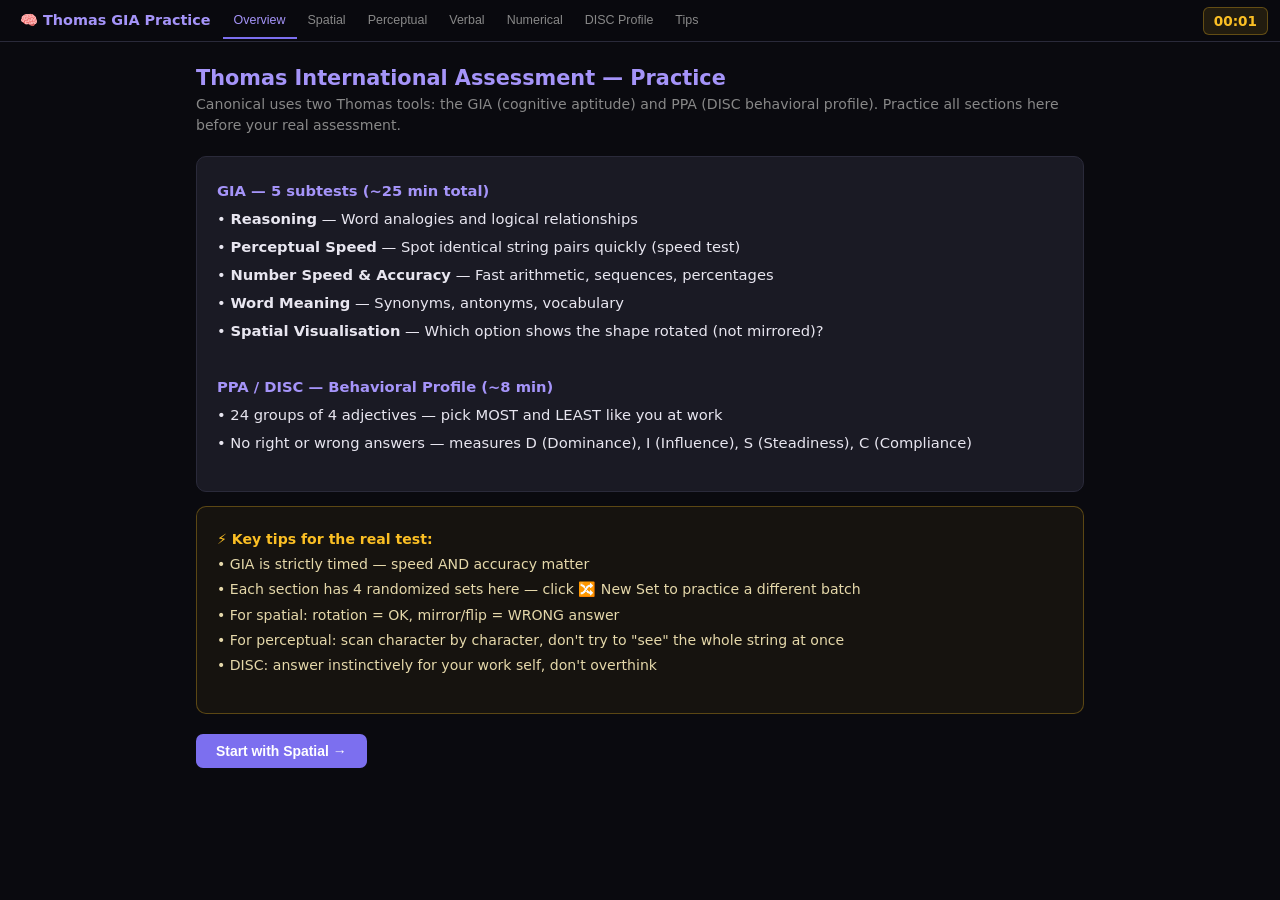
==== commit 22bf2437: "Spatial: clearer labels, 20+ shapes, 4 randomized sets, score banners, fixes" ====
--- a/psychometric-practice.html
+++ b/psychometric-practice.html
@@ -3,1025 +3,1040 @@
 <head>
 <meta charset="UTF-8">
 <meta name="viewport" content="width=device-width, initial-scale=1.0">
-<title>GIA + PPA Practice — Thomas International Style</title>
+<title>Thomas GIA + PPA Practice — Arshiya</title>
 <style>
-:root {
-  --bg: #0a0a0f;
-  --surface: #13131a;
-  --surface2: #1c1c28;
-  --border: #2a2a3d;
-  --accent: #7c6fef;
-  --accent2: #a594f9;
-  --text: #e8e8f0;
-  --muted: #8888aa;
-  --green: #4ade80;
-  --red: #f87171;
-  --yellow: #fbbf24;
-}
-* { box-sizing: border-box; margin: 0; padding: 0; }
-body { background: var(--bg); color: var(--text); font-family: 'Segoe UI', system-ui, sans-serif; min-height: 100vh; }
-
-/* NAV */
-nav {
-  position: sticky; top: 0; z-index: 100;
-  background: rgba(10,10,15,0.95); backdrop-filter: blur(12px);
-  border-bottom: 1px solid var(--border);
-  display: flex; align-items: center; gap: 4px; padding: 0 16px;
-  flex-wrap: wrap;
-}
-.nav-title { font-weight: 700; color: var(--accent2); padding: 12px 8px; margin-right: 8px; font-size: 0.9rem; white-space: nowrap; }
-.nav-tabs { display: flex; gap: 2px; flex: 1; flex-wrap: wrap; }
-.nav-tab {
-  padding: 10px 12px; cursor: pointer; font-size: 0.8rem; font-weight: 500;
-  color: var(--muted); border-bottom: 2px solid transparent;
-  transition: all 0.2s; white-space: nowrap; background: none; border-top: none; border-left: none; border-right: none;
-}
-.nav-tab:hover { color: var(--text); }
-.nav-tab.active { color: var(--accent2); border-bottom-color: var(--accent); }
-.timer {
-  margin-left: auto; padding: 6px 12px; background: var(--surface2);
-  border: 1px solid var(--border); border-radius: 6px;
-  font-size: 0.85rem; font-weight: 600; color: var(--yellow);
-  font-variant-numeric: tabular-nums; white-space: nowrap;
-}
-
-/* SECTIONS */
-.section { display: none; max-width: 900px; margin: 0 auto; padding: 24px 16px; }
-.section.active { display: block; }
-.section-header { margin-bottom: 24px; }
-.section-header h2 { font-size: 1.4rem; color: var(--accent2); margin-bottom: 6px; }
-.section-header p { color: var(--muted); font-size: 0.9rem; }
-
-/* QUESTION CARD */
-.q-card {
-  background: var(--surface); border: 1px solid var(--border);
-  border-radius: 10px; padding: 20px; margin-bottom: 16px;
-}
-.q-num { font-size: 0.75rem; color: var(--muted); font-weight: 600; margin-bottom: 8px; text-transform: uppercase; letter-spacing: 0.05em; }
-.q-text { font-size: 0.95rem; margin-bottom: 16px; line-height: 1.5; }
-.options { display: flex; flex-direction: column; gap: 8px; }
-.option {
-  display: flex; align-items: center; gap: 10px;
-  padding: 10px 14px; border-radius: 8px; cursor: pointer;
-  border: 1px solid var(--border); background: var(--surface2);
-  transition: all 0.15s; font-size: 0.9rem;
-}
-.option:hover { border-color: var(--accent); background: rgba(124,111,239,0.1); }
-.option input[type=radio], .option input[type=checkbox] { accent-color: var(--accent); width: 16px; height: 16px; cursor: pointer; }
-.option.correct { border-color: var(--green); background: rgba(74,222,128,0.1); }
-.option.wrong { border-color: var(--red); background: rgba(248,113,113,0.1); }
-.option.selected-wrong { border-color: var(--red); background: rgba(248,113,113,0.15); }
-.explanation {
-  margin-top: 12px; padding: 10px 14px; border-radius: 6px;
-  background: rgba(124,111,239,0.1); border-left: 3px solid var(--accent);
-  font-size: 0.85rem; color: var(--muted); display: none;
-}
-.explanation.show { display: block; }
-
+:root{--bg:#0a0a0f;--surface:#13131a;--card:#1a1a24;--border:#2a2a3a;--accent:#7c6fef;--accent2:#a594f9;--green:#4ade80;--red:#f87171;--yellow:#fbbf24;--text:#e8e6f0;--muted:#888}
+*{box-sizing:border-box;margin:0;padding:0}
+body{background:var(--bg);color:var(--text);font-family:'Segoe UI',system-ui,sans-serif;min-height:100vh}
+nav{position:sticky;top:0;z-index:100;background:rgba(10,10,15,.97);border-bottom:1px solid var(--border);display:flex;align-items:center;gap:4px;padding:0 12px;flex-wrap:wrap}
+.nav-title{font-weight:700;color:var(--accent2);padding:12px 8px;font-size:.9rem;white-space:nowrap}
+.nav-tabs{display:flex;gap:0;flex-wrap:wrap}
+.nav-tab{padding:10px 11px;cursor:pointer;font-size:.78rem;font-weight:500;color:var(--muted);border-bottom:2px solid transparent;transition:all .2s;white-space:nowrap;background:none;border-top:none;border-left:none;border-right:none}
+.nav-tab:hover{color:var(--text)}.nav-tab.active{color:var(--accent2);border-bottom-color:var(--accent)}
+.timer{margin-left:auto;padding:5px 10px;background:rgba(251,191,36,.1);border:1px solid rgba(251,191,36,.3);border-radius:6px;font-size:.85rem;font-weight:700;color:var(--yellow);font-variant-numeric:tabular-nums}
+.section{display:none;max-width:920px;margin:0 auto;padding:24px 16px 60px}
+.section.active{display:block}
+.sec-head{margin-bottom:20px}
+.sec-head h2{font-size:1.3rem;color:var(--accent2);margin-bottom:4px}
+.sec-head p{color:var(--muted);font-size:.88rem;line-height:1.5}
+.meta-row{display:flex;gap:8px;flex-wrap:wrap;margin-top:10px}
+.badge{font-size:.75rem;padding:3px 10px;border-radius:12px;background:rgba(124,111,239,.15);color:var(--accent2);border:1px solid rgba(124,111,239,.3)}
+.badge.yellow{background:rgba(251,191,36,.1);color:var(--yellow);border-color:rgba(251,191,36,.3)}
+.q-card{background:var(--card);border:1px solid var(--border);border-radius:10px;padding:20px;margin-bottom:14px}
+.q-num{font-size:.72rem;color:var(--muted);font-weight:600;margin-bottom:8px;text-transform:uppercase;letter-spacing:.05em}
+.q-text{font-size:.95rem;margin-bottom:14px;line-height:1.5}
+.opts{display:flex;flex-direction:column;gap:7px}
+.opt{display:flex;align-items:center;gap:10px;padding:9px 13px;border-radius:7px;cursor:pointer;border:1px solid var(--border);background:var(--surface);transition:all .15s;font-size:.9rem}
+.opt:hover{border-color:var(--accent);background:rgba(124,111,239,.08)}
+.opt.selected{border-color:var(--accent);background:rgba(124,111,239,.15)}
+.opt.correct{border-color:var(--green)!important;background:rgba(74,222,128,.1)!important;color:var(--green)}
+.opt.wrong{border-color:var(--red)!important;background:rgba(248,113,113,.1)!important;color:var(--red)}
+.opt-lbl{width:22px;height:22px;border-radius:50%;border:2px solid var(--border);display:flex;align-items:center;justify-content:center;font-size:.7rem;font-weight:700;flex-shrink:0}
+.opt.selected .opt-lbl{background:var(--accent);border-color:var(--accent);color:#fff}
+.opt.correct .opt-lbl{background:var(--green);border-color:var(--green);color:#000}
+.opt.wrong .opt-lbl{background:var(--red);border-color:var(--red);color:#fff}
+.expl{margin-top:10px;padding:9px 13px;border-radius:0 6px 6px 0;border-left:3px solid var(--accent);background:rgba(124,111,239,.08);font-size:.83rem;color:#bbb;line-height:1.6;display:none}
+.expl.show{display:block}
 /* SPATIAL */
-.spatial-layout { display: flex; align-items: center; gap: 16px; flex-wrap: wrap; margin-bottom: 12px; }
-.spatial-ref { text-align: center; }
-.spatial-ref-label { font-size: 0.7rem; color: var(--muted); margin-bottom: 4px; }
-.spatial-arrow { font-size: 1.5rem; color: var(--muted); }
-.spatial-options { display: grid; grid-template-columns: repeat(4, 1fr); gap: 8px; width: 100%; }
-.spatial-option {
-  text-align: center; cursor: pointer;
-  padding: 8px; border-radius: 8px; border: 2px solid var(--border);
-  background: var(--surface2); transition: all 0.15s;
-}
-.spatial-option:hover { border-color: var(--accent); }
-.spatial-option.selected { border-color: var(--accent); background: rgba(124,111,239,0.15); }
-.spatial-option.correct { border-color: var(--green); background: rgba(74,222,128,0.1); }
-.spatial-option.wrong { border-color: var(--red); background: rgba(248,113,113,0.1); }
-.spatial-option-label { font-size: 0.75rem; color: var(--muted); margin-top: 4px; font-weight: 600; }
-svg.shape { display: block; margin: 0 auto; }
-
+.sp-instruction{background:rgba(124,111,239,.08);border:1px solid rgba(124,111,239,.25);border-radius:8px;padding:10px 14px;margin-bottom:14px;font-size:.83rem;color:#ccc;line-height:1.6}
+.sp-instruction strong{color:var(--accent2)}
+.sp-layout{display:flex;align-items:flex-start;gap:20px;flex-wrap:wrap;margin-bottom:12px}
+.sp-ref{text-align:center;min-width:120px}
+.sp-ref-lbl{font-size:.7rem;color:var(--muted);margin-bottom:6px;font-weight:600;text-transform:uppercase;letter-spacing:.05em}
+.sp-arrow{font-size:1.8rem;color:var(--muted);align-self:center;padding-top:20px}
+.sp-opts-grid{display:grid;grid-template-columns:repeat(4,1fr);gap:10px;flex:1;min-width:280px}
+.sp-opt{text-align:center;cursor:pointer;padding:8px 6px;border-radius:8px;border:2px solid var(--border);background:var(--surface);transition:all .15s}
+.sp-opt:hover{border-color:var(--accent)}
+.sp-opt.selected{border-color:var(--accent);background:rgba(124,111,239,.15)}
+.sp-opt.correct{border-color:var(--green)!important;background:rgba(74,222,128,.1)!important}
+.sp-opt.wrong{border-color:var(--red)!important;background:rgba(248,113,113,.1)!important}
+.sp-opt-lbl{font-size:.8rem;color:var(--muted);margin-top:5px;font-weight:700}
+.sp-opt.correct .sp-opt-lbl{color:var(--green)}
+.sp-opt.wrong .sp-opt-lbl{color:var(--red)}
+svg.shape{display:block;margin:0 auto;overflow:visible}
 /* PERCEPTUAL */
-.perc-layout { margin-bottom: 12px; }
-.perc-ref-row { display: flex; align-items: center; gap: 12px; margin-bottom: 12px; }
-.perc-ref-label { font-size: 0.75rem; color: var(--muted); font-weight: 600; min-width: 60px; }
-.perc-box {
-  padding: 8px 14px; border-radius: 6px; font-family: 'Courier New', monospace;
-  font-size: 1rem; font-weight: 700; letter-spacing: 0.1em;
-  border: 2px solid var(--border); background: var(--surface2);
-}
-.perc-box.ref { border-color: var(--accent); background: rgba(124,111,239,0.15); color: var(--accent2); }
-.perc-options-row { display: grid; grid-template-columns: repeat(4, 1fr); gap: 8px; }
-.perc-opt {
-  text-align: center; cursor: pointer; padding: 10px 6px;
-  border-radius: 8px; border: 2px solid var(--border);
-  background: var(--surface2); transition: all 0.15s;
-}
-.perc-opt:hover { border-color: var(--accent); }
-.perc-opt.selected { border-color: var(--accent); background: rgba(124,111,239,0.15); }
-.perc-opt.correct { border-color: var(--green); background: rgba(74,222,128,0.1); }
-.perc-opt.wrong { border-color: var(--red); background: rgba(248,113,113,0.1); }
-.perc-opt-str { font-family: 'Courier New', monospace; font-size: 0.85rem; font-weight: 700; letter-spacing: 0.08em; }
-.perc-opt-key { font-size: 0.7rem; color: var(--muted); margin-top: 4px; }
-
+.perc-ref-row{display:flex;align-items:center;gap:10px;margin-bottom:12px;flex-wrap:wrap}
+.perc-ref-lbl{font-size:.75rem;color:var(--muted);font-weight:600;text-transform:uppercase;letter-spacing:.04em;white-space:nowrap}
+.perc-box{font-family:'Courier New',monospace;font-size:1rem;padding:7px 14px;border-radius:6px;letter-spacing:2px;border:2px solid var(--border);background:var(--surface)}
+.perc-box.ref{border-color:var(--accent2);color:var(--accent2);background:rgba(124,111,239,.1)}
+.perc-opts-row{display:flex;gap:10px;flex-wrap:wrap}
+.perc-opt{display:flex;flex-direction:column;align-items:center;gap:5px;cursor:pointer}
+.perc-opt .perc-box{transition:all .15s}
+.perc-opt:hover .perc-box{border-color:var(--accent)}
+.perc-opt.selected .perc-box{border-color:var(--accent);background:rgba(124,111,239,.15)}
+.perc-opt.correct .perc-box{border-color:var(--green)!important;background:rgba(74,222,128,.1)!important;color:var(--green)}
+.perc-opt.wrong .perc-box{border-color:var(--red)!important;background:rgba(248,113,113,.1)!important;color:var(--red)}
+.perc-opt-lbl{font-size:.75rem;font-weight:700;color:var(--muted)}
+.perc-opt.correct .perc-opt-lbl{color:var(--green)}
+.perc-opt.wrong .perc-opt-lbl{color:var(--red)}
+.perc-hint{font-size:.78rem;color:var(--yellow);margin-top:6px}
 /* DISC */
-.disc-group { background: var(--surface); border: 1px solid var(--border); border-radius: 10px; padding: 18px; margin-bottom: 14px; }
-.disc-group-num { font-size: 0.75rem; color: var(--muted); font-weight: 600; margin-bottom: 10px; text-transform: uppercase; }
-.disc-words { display: grid; grid-template-columns: repeat(2, 1fr); gap: 8px; }
-.disc-word-row { display: flex; align-items: center; justify-content: space-between; padding: 8px 12px; border-radius: 6px; background: var(--surface2); border: 1px solid var(--border); }
-.disc-word { font-size: 0.9rem; font-weight: 500; }
-.disc-btns { display: flex; gap: 6px; }
-.disc-btn {
-  padding: 3px 10px; border-radius: 4px; border: 1px solid var(--border);
-  background: none; color: var(--muted); font-size: 0.75rem; cursor: pointer;
-  transition: all 0.15s;
-}
-.disc-btn.most.active { background: var(--accent); border-color: var(--accent); color: #fff; }
-.disc-btn.least.active { background: #ef4444; border-color: #ef4444; color: #fff; }
-.disc-btn:hover { border-color: var(--accent); }
-.disc-result { margin-top: 20px; padding: 20px; background: var(--surface); border: 1px solid var(--border); border-radius: 10px; display: none; }
-.disc-result.show { display: block; }
-.disc-bars { display: grid; gap: 10px; }
-.disc-bar-row { display: flex; align-items: center; gap: 12px; }
-.disc-bar-label { width: 120px; font-size: 0.85rem; font-weight: 600; }
-.disc-bar-track { flex: 1; background: var(--surface2); border-radius: 4px; height: 20px; overflow: hidden; border: 1px solid var(--border); }
-.disc-bar-fill { height: 100%; border-radius: 4px; transition: width 0.6s ease; }
-.disc-bar-val { width: 30px; text-align: right; font-size: 0.8rem; color: var(--muted); }
-
-/* BUTTONS */
-.btn {
-  padding: 10px 22px; border-radius: 8px; border: none; cursor: pointer;
-  font-size: 0.9rem; font-weight: 600; transition: all 0.2s;
-}
-.btn-primary { background: var(--accent); color: #fff; }
-.btn-primary:hover { background: var(--accent2); }
-.btn-secondary { background: var(--surface2); color: var(--text); border: 1px solid var(--border); }
-.btn-secondary:hover { border-color: var(--accent); }
-.btn-row { display: flex; gap: 10px; margin-top: 20px; flex-wrap: wrap; }
-
+.disc-card{background:var(--card);border:1px solid var(--border);border-radius:10px;padding:18px;margin-bottom:14px}
+.disc-grp-num{font-size:.72rem;color:var(--muted);font-weight:600;margin-bottom:8px;text-transform:uppercase;letter-spacing:.05em}
+.disc-grp-instr{font-size:.85rem;color:#ccc;margin-bottom:12px}
+.disc-cols{display:grid;grid-template-columns:1fr 1fr;gap:16px}
+.disc-col h4{font-size:.72rem;color:var(--muted);text-transform:uppercase;letter-spacing:.05em;margin-bottom:8px;font-weight:600}
+.disc-word{padding:8px 12px;border-radius:6px;border:1px solid var(--border);background:var(--surface);cursor:pointer;font-size:.9rem;margin-bottom:6px;transition:all .15s}
+.disc-word:hover{border-color:var(--accent)}
+.disc-word.most{border-color:var(--green)!important;background:rgba(74,222,128,.1)!important;color:var(--green)}
+.disc-word.least{border-color:var(--red)!important;background:rgba(248,113,113,.1)!important;color:var(--red)}
 /* SCORE */
-.score-box {
-  display: inline-flex; align-items: center; gap: 8px;
-  padding: 8px 16px; border-radius: 8px; margin-top: 12px;
-  background: var(--surface2); border: 1px solid var(--border);
-  font-size: 0.9rem; display: none;
-}
-.score-box.show { display: inline-flex; }
-.score-num { font-size: 1.2rem; font-weight: 700; color: var(--accent2); }
-
+.score-banner{display:none;align-items:center;gap:20px;flex-wrap:wrap;background:var(--card);border:1px solid var(--border);border-radius:10px;padding:16px 20px;margin-bottom:20px}
+.score-banner.show{display:flex}
+.score-val{font-size:1.8rem;font-weight:800;color:var(--accent2)}
+.score-pct{font-size:1rem;font-weight:700;padding:4px 12px;border-radius:20px}
+.score-pct.great{background:rgba(74,222,128,.15);color:var(--green);border:1px solid rgba(74,222,128,.3)}
+.score-pct.ok{background:rgba(251,191,36,.15);color:var(--yellow);border:1px solid rgba(251,191,36,.3)}
+.score-pct.low{background:rgba(248,113,113,.15);color:var(--red);border:1px solid rgba(248,113,113,.3)}
+.score-time{font-size:.85rem;color:var(--muted)}
+/* BTNS */
+.btn-row{display:flex;gap:10px;margin-top:20px;flex-wrap:wrap}
+.btn{padding:9px 20px;border-radius:7px;border:none;cursor:pointer;font-size:.87rem;font-weight:600;transition:all .2s}
+.btn-primary{background:var(--accent);color:#fff}.btn-primary:hover{background:var(--accent2)}
+.btn-outline{background:transparent;border:1px solid var(--border);color:var(--muted)}.btn-outline:hover{border-color:var(--accent);color:var(--accent)}
+.set-indicator{font-size:.8rem;color:var(--muted);padding:5px 0}
 /* TIPS */
-.tips-grid { display: grid; grid-template-columns: repeat(auto-fill, minmax(260px, 1fr)); gap: 16px; }
-.tip-card { background: var(--surface); border: 1px solid var(--border); border-radius: 10px; padding: 18px; }
-.tip-icon { font-size: 1.5rem; margin-bottom: 8px; }
-.tip-title { font-weight: 700; margin-bottom: 6px; color: var(--accent2); }
-.tip-text { font-size: 0.85rem; color: var(--muted); line-height: 1.6; }
-
-@media(max-width:600px){
-  .spatial-options { grid-template-columns: repeat(2,1fr); }
-  .perc-options-row { grid-template-columns: repeat(2,1fr); }
-  .disc-words { grid-template-columns: 1fr; }
-}
+.tip-card{background:var(--card);border:1px solid var(--border);border-radius:10px;padding:18px;margin-bottom:12px}
+.tip-card h3{color:var(--accent2);margin-bottom:8px;font-size:1rem}
+.tip-card p,.tip-card li{font-size:.88rem;color:#ccc;line-height:1.7}
+.tip-card ul{padding-left:16px}
+/* DISC PROFILE */
+.disc-bar-wrap{margin-bottom:14px}
+.disc-bar-label{display:flex;justify-content:space-between;margin-bottom:4px;font-size:.85rem}
+.disc-bar-track{height:10px;background:var(--border);border-radius:5px}
+.disc-bar-fill{height:100%;border-radius:5px;transition:width .5s}
 </style>
 </head>
 <body>
-
 <nav>
-  <div class="nav-title">🧠 GIA + PPA Practice</div>
+  <div class="nav-title">🧠 Thomas GIA Practice</div>
   <div class="nav-tabs">
-    <button class="nav-tab active" onclick="showSection('spatial')">🔷 Spatial</button>
-    <button class="nav-tab" onclick="showSection('perceptual')">⚡ Perceptual</button>
-    <button class="nav-tab" onclick="showSection('verbal')">📖 Verbal</button>
-    <button class="nav-tab" onclick="showSection('numerical')">🔢 Numerical</button>
-    <button class="nav-tab" onclick="showSection('disc')">🎭 DISC PPA</button>
-    <button class="nav-tab" onclick="showSection('tips')">💡 Tips</button>
+    <button class="nav-tab active" onclick="showSec('overview')">Overview</button>
+    <button class="nav-tab" onclick="showSec('spatial')">Spatial</button>
+    <button class="nav-tab" onclick="showSec('perceptual')">Perceptual</button>
+    <button class="nav-tab" onclick="showSec('verbal')">Verbal</button>
+    <button class="nav-tab" onclick="showSec('numerical')">Numerical</button>
+    <button class="nav-tab" onclick="showSec('disc')">DISC Profile</button>
+    <button class="nav-tab" onclick="showSec('tips')">Tips</button>
   </div>
   <div class="timer" id="timer">00:00</div>
 </nav>
 
-<!-- ═══════════════════════════════════════════ SPATIAL ═══ -->
-<div class="section active" id="section-spatial">
-  <div class="section-header">
-    <h2>🔷 Spatial Visualisation</h2>
-    <p>Which option shows the <strong>same shape rotated</strong> (not reflected)? Select one answer per question.</p>
-  </div>
-  <div id="spatial-questions"></div>
+<!-- OVERVIEW -->
+<div id="sec-overview" class="section active">
+  <div class="sec-head"><h2>Thomas International Assessment — Practice</h2><p>Canonical uses two Thomas tools: the GIA (cognitive aptitude) and PPA (DISC behavioral profile). Practice all sections here before your real assessment.</p></div>
+  <div class="q-card">
+    <div class="q-text" style="line-height:1.9;font-size:.92rem">
+      <strong style="color:var(--accent2)">GIA — 5 subtests (~25 min total)</strong><br>
+      • <strong>Reasoning</strong> — Word analogies and logical relationships<br>
+      • <strong>Perceptual Speed</strong> — Spot identical string pairs quickly (speed test)<br>
+      • <strong>Number Speed &amp; Accuracy</strong> — Fast arithmetic, sequences, percentages<br>
+      • <strong>Word Meaning</strong> — Synonyms, antonyms, vocabulary<br>
+      • <strong>Spatial Visualisation</strong> — Which option shows the shape rotated (not mirrored)?<br><br>
+      <strong style="color:var(--accent2)">PPA / DISC — Behavioral Profile (~8 min)</strong><br>
+      • 24 groups of 4 adjectives — pick MOST and LEAST like you at work<br>
+      • No right or wrong answers — measures D (Dominance), I (Influence), S (Steadiness), C (Compliance)
+    </div>
+  </div>
+  <div class="q-card" style="border-color:rgba(251,191,36,.3);background:rgba(251,191,36,.05)">
+    <div class="q-text" style="font-size:.88rem;line-height:1.8;color:#e5d8aa">
+      <strong style="color:var(--yellow)">⚡ Key tips for the real test:</strong><br>
+      • GIA is strictly timed — speed AND accuracy matter<br>
+      • Each section has 4 randomized sets here — click 🔀 New Set to practice a different batch<br>
+      • For spatial: rotation = OK, mirror/flip = WRONG answer<br>
+      • For perceptual: scan character by character, don't try to "see" the whole string at once<br>
+      • DISC: answer instinctively for your work self, don't overthink
+    </div>
+  </div>
+  <div class="btn-row"><button class="btn btn-primary" onclick="showSec('spatial')">Start with Spatial →</button></div>
+</div>
+
+<!-- SPATIAL -->
+<div id="sec-spatial" class="section">
+  <div class="sec-head">
+    <h2>Spatial Visualisation</h2>
+    <p>Which option (A/B/C/D) shows the <strong style="color:var(--green)">same shape rotated</strong>? Rotations are correct — mirrors/flips are wrong. Work quickly.</p>
+    <div class="meta-row">
+      <span class="badge">12 questions per set</span>
+      <span class="badge">4 sets available</span>
+      <span class="badge yellow">Timed</span>
+    </div>
+  </div>
+  <div class="sp-instruction">
+    <strong>How to read these questions:</strong> The left box shows the <strong>Reference Shape</strong>. The four boxes on the right show options A–D. Only ONE option is the same shape rotated to a different angle. The others are mirrored, flipped, or a different shape entirely.<br>
+    <strong style="color:var(--green)">✓ Rotation</strong> (turning clockwise or anti-clockwise) = <strong style="color:var(--green)">correct</strong> &nbsp;|&nbsp; <strong style="color:var(--red)">✗ Mirror/flip</strong> = <strong style="color:var(--red)">wrong answer</strong>
+  </div>
+  <div style="display:flex;align-items:center;justify-content:space-between;flex-wrap:wrap;gap:8px;margin-bottom:16px">
+    <div class="set-indicator" id="sp-set-ind">Set 1 of 4</div>
+    <button class="btn btn-outline" onclick="newSet('sp')">🔀 New Set</button>
+  </div>
+  <div class="score-banner" id="sp-score">
+    <div><div class="score-val" id="sp-sv">—</div><div style="font-size:.8rem;color:var(--muted)">Score</div></div>
+    <div class="score-pct" id="sp-pct"></div>
+    <div class="score-time" id="sp-time"></div>
+  </div>
+  <div id="sp-questions"></div>
   <div class="btn-row">
-    <button class="btn btn-primary" onclick="checkSpatial()">Check Answers</button>
-    <button class="btn btn-secondary" onclick="resetSpatial()">Reset</button>
-  </div>
-  <div class="score-box" id="spatial-score"><span class="score-num" id="spatial-score-num"></span> correct</div>
+    <button class="btn btn-primary" onclick="checkSec('sp')">Check Answers</button>
+    <button class="btn btn-outline" onclick="resetSec('sp')">Reset</button>
+    <button class="btn btn-outline" onclick="showSec('perceptual')">Next →</button>
+  </div>
 </div>
 
-<!-- ═══════════════════════════════════════════ PERCEPTUAL ═══ -->
-<div class="section" id="section-perceptual">
-  <div class="section-header">
-    <h2>⚡ Perceptual Speed</h2>
-    <p>Select the <strong>TWO</strong> options that are identical to the reference string.</p>
-  </div>
-  <div id="perceptual-questions"></div>
+<!-- PERCEPTUAL -->
+<div id="sec-perceptual" class="section">
+  <div class="sec-head">
+    <h2>Perceptual Speed</h2>
+    <p>Find the <strong>TWO options</strong> that are <strong style="color:var(--green)">identical</strong> to the reference string. Watch for subtle differences — case, digits, symbols.</p>
+    <div class="meta-row"><span class="badge">15 questions per set</span><span class="badge">4 sets</span><span class="badge yellow">Speed test</span></div>
+  </div>
+  <div style="display:flex;align-items:center;justify-content:space-between;flex-wrap:wrap;gap:8px;margin-bottom:16px">
+    <div class="set-indicator" id="perc-set-ind">Set 1 of 4</div>
+    <button class="btn btn-outline" onclick="newSet('perc')">🔀 New Set</button>
+  </div>
+  <div class="score-banner" id="perc-score">
+    <div><div class="score-val" id="perc-sv">—</div><div style="font-size:.8rem;color:var(--muted)">Score</div></div>
+    <div class="score-pct" id="perc-pct"></div>
+    <div class="score-time" id="perc-time"></div>
+  </div>
+  <div id="perc-questions"></div>
   <div class="btn-row">
-    <button class="btn btn-primary" onclick="checkPerceptual()">Check Answers</button>
-    <button class="btn btn-secondary" onclick="resetPerceptual()">Reset</button>
-  </div>
-  <div class="score-box" id="perc-score"><span class="score-num" id="perc-score-num"></span> correct</div>
+    <button class="btn btn-primary" onclick="checkSec('perc')">Check Answers</button>
+    <button class="btn btn-outline" onclick="resetSec('perc')">Reset</button>
+    <button class="btn btn-outline" onclick="showSec('verbal')">Next →</button>
+  </div>
 </div>
 
-<!-- ═══════════════════════════════════════════ VERBAL ═══ -->
-<div class="section" id="section-verbal">
-  <div class="section-header">
-    <h2>📖 Verbal Reasoning</h2>
-    <p>20 questions — analogies, synonyms, antonyms, and sentence completion.</p>
-  </div>
-  <div id="verbal-questions"></div>
+<!-- VERBAL -->
+<div id="sec-verbal" class="section">
+  <div class="sec-head">
+    <h2>Verbal Reasoning &amp; Word Meaning</h2>
+    <p>Analogies, synonyms, antonyms, and vocabulary. In the real test: ~3 minutes, work as fast as possible.</p>
+    <div class="meta-row"><span class="badge">20 questions per set</span><span class="badge">4 sets</span></div>
+  </div>
+  <div style="display:flex;align-items:center;justify-content:space-between;flex-wrap:wrap;gap:8px;margin-bottom:16px">
+    <div class="set-indicator" id="verb-set-ind">Set 1 of 4</div>
+    <button class="btn btn-outline" onclick="newSet('verb')">🔀 New Set</button>
+  </div>
+  <div class="score-banner" id="verb-score">
+    <div><div class="score-val" id="verb-sv">—</div><div style="font-size:.8rem;color:var(--muted)">Score</div></div>
+    <div class="score-pct" id="verb-pct"></div>
+    <div class="score-time" id="verb-time"></div>
+  </div>
+  <div id="verb-questions"></div>
   <div class="btn-row">
-    <button class="btn btn-primary" onclick="checkSection('verbal')">Check Answers</button>
-    <button class="btn btn-secondary" onclick="resetSection('verbal')">Reset</button>
-  </div>
-  <div class="score-box" id="verbal-score"><span class="score-num" id="verbal-score-num"></span> / 20 correct</div>
+    <button class="btn btn-primary" onclick="checkSec('verb')">Check Answers</button>
+    <button class="btn btn-outline" onclick="resetSec('verb')">Reset</button>
+    <button class="btn btn-outline" onclick="showSec('numerical')">Next →</button>
+  </div>
 </div>
 
-<!-- ═══════════════════════════════════════════ NUMERICAL ═══ -->
-<div class="section" id="section-numerical">
-  <div class="section-header">
-    <h2>🔢 Numerical Reasoning</h2>
-    <p>20 questions — arithmetic, sequences, percentages, word problems. No calculator.</p>
-  </div>
-  <div id="numerical-questions"></div>
+<!-- NUMERICAL -->
+<div id="sec-numerical" class="section">
+  <div class="sec-head">
+    <h2>Number Speed &amp; Accuracy</h2>
+    <p>Fast arithmetic, sequences, percentages — no calculator. In the real test: ~3 minutes for ~30 questions.</p>
+    <div class="meta-row"><span class="badge">20 questions per set</span><span class="badge">4 sets</span><span class="badge yellow">No calculator</span></div>
+  </div>
+  <div style="display:flex;align-items:center;justify-content:space-between;flex-wrap:wrap;gap:8px;margin-bottom:16px">
+    <div class="set-indicator" id="num-set-ind">Set 1 of 4</div>
+    <button class="btn btn-outline" onclick="newSet('num')">🔀 New Set</button>
+  </div>
+  <div class="score-banner" id="num-score">
+    <div><div class="score-val" id="num-sv">—</div><div style="font-size:.8rem;color:var(--muted)">Score</div></div>
+    <div class="score-pct" id="num-pct"></div>
+    <div class="score-time" id="num-time"></div>
+  </div>
+  <div id="num-questions"></div>
   <div class="btn-row">
-    <button class="btn btn-primary" onclick="checkSection('numerical')">Check Answers</button>
-    <button class="btn btn-secondary" onclick="resetSection('numerical')">Reset</button>
-  </div>
-  <div class="score-box" id="numerical-score"><span class="score-num" id="numerical-score-num"></span> / 20 correct</div>
+    <button class="btn btn-primary" onclick="checkSec('num')">Check Answers</button>
+    <button class="btn btn-outline" onclick="resetSec('num')">Reset</button>
+    <button class="btn btn-outline" onclick="showSec('disc')">Next →</button>
+  </div>
 </div>
 
-<!-- ═══════════════════════════════════════════ DISC ═══ -->
-<div class="section" id="section-disc">
-  <div class="section-header">
-    <h2>🎭 DISC Personality Profile (PPA)</h2>
-    <p>For each group, select the word that describes you <strong>MOST</strong> and the word that describes you <strong>LEAST</strong>.</p>
-  </div>
-  <div id="disc-groups"></div>
+<!-- DISC -->
+<div id="sec-disc" class="section">
+  <div class="sec-head">
+    <h2>DISC — Personal Profile Analysis</h2>
+    <p>For each group, select the word <span style="color:var(--green);font-weight:600">MOST</span> like you and <span style="color:var(--red);font-weight:600">LEAST</span> like you in a <strong>work context</strong>. Answer instinctively — no right or wrong.</p>
+    <div class="meta-row"><span class="badge">12 practice groups</span><span class="badge">~8 min real test</span></div>
+  </div>
+  <div class="q-card" style="border-color:rgba(251,191,36,.3);background:rgba(251,191,36,.05);margin-bottom:20px">
+    <div style="font-size:.85rem;color:#e5d8aa;line-height:1.7">
+      <strong style="color:var(--yellow)">D</strong> = Dominance (results, direct, decisive) &nbsp;|&nbsp;
+      <strong style="color:var(--yellow)">I</strong> = Influence (social, enthusiastic, persuasive) &nbsp;|&nbsp;
+      <strong style="color:var(--yellow)">S</strong> = Steadiness (patient, reliable, calm) &nbsp;|&nbsp;
+      <strong style="color:var(--yellow)">C</strong> = Compliance (accurate, analytical, systematic)
+    </div>
+  </div>
+  <div id="disc-questions"></div>
   <div class="btn-row">
-    <button class="btn btn-primary" onclick="calcDisc()">Generate My Profile</button>
-    <button class="btn btn-secondary" onclick="resetDisc()">Reset</button>
-  </div>
-  <div class="disc-result" id="disc-result"></div>
+    <button class="btn btn-primary" onclick="showDiscProfile()">Show My DISC Profile</button>
+    <button class="btn btn-outline" onclick="resetDisc()">Reset</button>
+  </div>
+  <div id="disc-profile" style="display:none;margin-top:24px">
+    <div class="q-card"><h3 style="color:var(--accent2);margin-bottom:16px">Your Practice DISC Profile</h3><div id="disc-profile-content"></div></div>
+  </div>
 </div>
 
-<!-- ═══════════════════════════════════════════ TIPS ═══ -->
-<div class="section" id="section-tips">
-  <div class="section-header">
-    <h2>💡 Assessment Tips</h2>
-    <p>Strategies for the Thomas International GIA and PPA used by Canonical.</p>
-  </div>
-  <div class="tips-grid" id="tips-grid"></div>
+<!-- TIPS -->
+<div id="sec-tips" class="section">
+  <div class="sec-head"><h2>Strategy &amp; Tips</h2><p>Based on real candidate experience with the Thomas GIA and PPA.</p></div>
+  <div class="tip-card"><h3>⚡ GIA — General Strategy</h3><ul><li>Speed over perfection — blank = 0, wrong = 0 or -1. Always guess rather than leave blank.</li><li>Each subtest is timed separately — you cannot go back.</li><li>Practice mental arithmetic daily: 17×8, 144÷12, 15% of 240, etc.</li><li>Read the question fully before looking at options — analogies especially.</li></ul></div>
+  <div class="tip-card"><h3>🔷 Spatial — Mental Rotation Tips</h3><ul><li>Pick one distinctive feature of the shape (a corner, a notch, the short end) and track where it moves when rotated.</li><li>Eliminate mirror images first — they look right but are flipped.</li><li>Rotations preserve the shape's "handedness" — mirrors reverse it.</li><li>Practice: hold a pen, rotate it 90° clockwise — the tip moves from pointing right to pointing down.</li></ul></div>
+  <div class="tip-card"><h3>👁️ Perceptual Speed — Scanning Tips</h3><ul><li>Scan character by character left to right — don't try to "see" the whole string at once.</li><li>Common tricks: lowercase/uppercase swap (l vs L), similar digits (6 vs 9, 0 vs O), symbol swap (# vs $).</li><li>In the real test you have ~30 items in ~3 minutes — about 6 seconds each. Train yourself to go faster.</li></ul></div>
+  <div class="tip-card"><h3>🔢 Numerical — Speed Arithmetic Tips</h3><ul><li>Know your multiplication tables up to 12×12 cold.</li><li>For percentages: 10% = move decimal left. 15% = 10% + 5%. 25% = ÷4.</li><li>For sequences: check +, ×, ÷, and Fibonacci patterns first.</li><li>For word problems: write down the formula before plugging numbers in.</li></ul></div>
+  <div class="tip-card"><h3>🧩 DISC — Behavioral Profile Tips</h3><ul><li>Answer for your work self — not who you wish you were, not your personal life.</li><li>Don't try to game it — the PPA has 24 groups with built-in consistency checks.</li><li>Canonical values: autonomy, written communication, quality, remote-first discipline. High C (systematic) and S (reliable) align well — but be honest.</li><li>Real test: 24 groups, ~8 min total = ~20 seconds per group max.</li></ul></div>
+  <div class="tip-card"><h3>📋 Day-of Checklist</h3><ul><li>Stable internet, quiet room, laptop preferred over phone.</li><li>Do the GIA in the morning when your mind is sharpest.</li><li>Keep paper and pen for numerical scratch work.</li><li>Complete DISC in one sitting — pausing mid-way can affect consistency scoring.</li></ul></div>
 </div>
 
 <script>
-// ─── TIMER ──────────────────────────────────────────────
-let startTime = Date.now();
-setInterval(() => {
-  let s = Math.floor((Date.now() - startTime) / 1000);
-  let m = Math.floor(s / 60); s = s % 60;
-  document.getElementById('timer').textContent = String(m).padStart(2,'0') + ':' + String(s).padStart(2,'0');
-}, 1000);
-
-// ─── NAV ─────────────────────────────────────────────────
-function showSection(id) {
-  document.querySelectorAll('.section').forEach(s => s.classList.remove('active'));
-  document.querySelectorAll('.nav-tab').forEach(t => t.classList.remove('active'));
-  document.getElementById('section-' + id).classList.add('active');
-  event.target.classList.add('active');
-}
-
-// ══════════════════════════════════════════════════════════
-// SPATIAL — SVG shapes
-// ══════════════════════════════════════════════════════════
-
-// Shape drawing: each shape is a function(cx,cy,angle) returning SVG path d or polygon points
-// We hardcode polygon points in various rotations for clarity.
-
-function rotatePts(pts, deg, cx=40, cy=40) {
-  const r = deg * Math.PI / 180;
-  return pts.map(([x,y]) => {
-    const dx = x-cx, dy = y-cy;
-    return [
-      Math.round(cx + dx*Math.cos(r) - dy*Math.sin(r)),
-      Math.round(cy + dx*Math.sin(r) + dy*Math.cos(r))
-    ];
+// ═══════════════════════════════════════════════
+// TIMER
+// ═══════════════════════════════════════════════
+const t0 = Date.now();
+setInterval(()=>{
+  const s=Math.floor((Date.now()-t0)/1000);
+  document.getElementById('timer').textContent=`${String(Math.floor(s/60)).padStart(2,'0')}:${String(s%60).padStart(2,'0')}`;
+},1000);
+
+// ═══════════════════════════════════════════════
+// NAV
+// ═══════════════════════════════════════════════
+function showSec(id){
+  document.querySelectorAll('.section').forEach(s=>s.classList.remove('active'));
+  document.getElementById('sec-'+id).classList.add('active');
+  document.querySelectorAll('.nav-tab').forEach(b=>b.classList.remove('active'));
+  const idx={overview:0,spatial:1,perceptual:2,verbal:3,numerical:4,disc:5,tips:6}[id];
+  document.querySelectorAll('.nav-tab')[idx].classList.add('active');
+  window.scrollTo(0,0);
+}
+
+// ═══════════════════════════════════════════════
+// SHAPE HELPERS
+// ═══════════════════════════════════════════════
+function rot(pts,deg,cx=50,cy=50){
+  const r=deg*Math.PI/180;
+  return pts.map(([x,y])=>[cx+(x-cx)*Math.cos(r)-(y-cy)*Math.sin(r),cy+(x-cx)*Math.sin(r)+(y-cy)*Math.cos(r)]);
+}
+function mirX(pts,cx=50){return pts.map(([x,y])=>[2*cx-x,y]);}
+function mirY(pts,cy=50){return pts.map(([x,y])=>[x,2*cy-y]);}
+function pts2str(pts){return pts.map(p=>p.map(v=>+v.toFixed(1)).join(',')).join(' ');}
+function makeSVG(pts,color='#7c6fef',size=90){
+  return `<svg class="shape" width="${size}" height="${size}" viewBox="0 0 100 100">
+    <rect width="100" height="100" fill="#13131a" rx="4"/>
+    <polygon points="${pts2str(pts)}" fill="${color}" stroke="${color}" stroke-width="1.5" stroke-linejoin="round"/>
+  </svg>`;
+}
+
+// ═══════════════════════════════════════════════
+// BASE SHAPES  (all defined on 100x100 grid, centered around 50,50)
+// ═══════════════════════════════════════════════
+const SHAPES = {
+  // L-shapes
+  L1: [[20,20],[20,80],[40,80],[40,45],[65,45],[65,20]],              // L bottom-right
+  L2: [[20,55],[20,80],[80,80],[80,60],[45,60],[45,55]],              // L top-left corner
+  // T-shapes
+  T1: [[20,20],[20,40],[40,40],[40,80],[60,80],[60,40],[80,40],[80,20]],  // T pointing down
+  T2: [[40,15],[40,40],[15,40],[15,60],[40,60],[40,85],[60,85],[60,60],[85,60],[85,40],[60,40],[60,15]], // plus
+  // F-shape
+  F1: [[20,15],[20,85],[40,85],[40,57],[65,57],[65,40],[40,40],[40,30],[70,30],[70,15]],
+  // Z/S shapes
+  Z1: [[20,20],[20,45],[55,45],[55,80],[80,80],[80,55],[45,55],[45,20]],
+  S1: [[55,20],[20,20],[20,45],[55,45],[55,55],[20,55],[20,80],[55,80],[55,55],[55,45]],
+  // Arrow shapes
+  AR: [[50,12],[75,42],[62,42],[62,88],[38,88],[38,42],[25,42]],      // arrow up
+  // C / bracket shape
+  C1: [[20,20],[20,80],[50,80],[50,65],[35,65],[35,35],[50,35],[50,20]],
+  // U shape
+  U1: [[20,20],[20,80],[40,80],[40,45],[60,45],[60,80],[80,80],[80,20],[60,20],[60,30],[40,30],[40,20]],
+  // Step / staircase
+  ST: [[15,75],[15,55],[35,55],[35,35],[55,35],[55,15],[75,15],[75,35],[55,35],[55,55],[35,55],[35,75]],
+  // Hook
+  HK: [[20,20],[20,70],[50,70],[50,80],[70,80],[70,55],[40,55],[40,20]],
+  // Hammer
+  HM: [[20,15],[20,45],[42,45],[42,70],[58,70],[58,45],[80,45],[80,15]],
+  // Flag shape
+  FL: [[20,15],[20,85],[38,85],[38,50],[75,38],[75,25],[38,25],[38,15]],
+  // Lightning / zigzag
+  LG: [[55,15],[25,55],[45,55],[20,85],[75,45],[52,45]],
+  // Boot shape
+  BT: [[20,20],[20,75],[70,75],[70,60],[40,60],[40,20]],
+  // Notched rectangle
+  NR: [[15,15],[15,85],[85,85],[85,50],[65,50],[65,65],[35,65],[35,35],[65,35],[65,50],[85,50],[85,15]],
+  // P shape
+  PS: [[20,15],[20,85],[40,85],[40,60],[60,60],[60,40],[40,40],[40,15]],  // wait, let me fix
+  // Checkmark-ish
+  CK: [[20,50],[35,65],[70,20],[80,30],[35,80],[10,60]],
+  // Pentagon
+  PN: [[50,12],[85,37],[72,78],[28,78],[15,37]],
+  // Irregular quad
+  IQ: [[20,25],[75,15],[80,70],[25,80]],
+  // Wide L
+  WL: [[15,55],[15,85],[85,85],[85,65],[35,65],[35,55]],
+  // Tall T
+  TT: [[35,15],[35,65],[15,65],[15,85],[85,85],[85,65],[65,65],[65,15]],
+};
+
+// Pick a different shape as a distractor
+function getDifferentShape(name){
+  const keys=Object.keys(SHAPES).filter(k=>k!==name);
+  return SHAPES[keys[Math.floor(Math.random()*keys.length)]];
+}
+
+// Build one spatial question
+// correctRot: rotation degrees for the correct answer
+// correctPos: which option slot (0-3) is correct
+function buildSpQ(shapeName, correctRot, correctPos){
+  const base = SHAPES[shapeName];
+  // Generate 4 option shapes
+  const rots = [90,180,270].filter(r=>r!==correctRot);
+  const wrongRots = rots.slice(0,2);
+  const optShapes = [null,null,null,null];
+  optShapes[correctPos] = rot(base, correctRot);
+  // Fill wrong slots
+  const wrongs = [
+    mirX(base),
+    mirY(rot(base, wrongRots[0])),
+    rot(getDifferentShape(shapeName), wrongRots[1]||90),
+    mirX(rot(base, wrongRots[0])),
+  ];
+  let wi=0;
+  for(let i=0;i<4;i++) if(i!==correctPos) optShapes[i]=wrongs[wi++];
+  return {shapeName, base, correctPos, optShapes};
+}
+
+// ═══════════════════════════════════════════════
+// SPATIAL DATA — 4 sets × 12 questions
+// ═══════════════════════════════════════════════
+const spRotOptions = [90,180,270];
+function makeSpSet(shapeNames){
+  return shapeNames.map((name,i)=>{
+    const correctRot = spRotOptions[i%3];
+    const correctPos = i%4;
+    return buildSpQ(name, correctRot, correctPos);
   });
 }
 
-function mirrorX(pts, cx=40) {
-  return pts.map(([x,y]) => [2*cx - x, y]);
-}
-
-function ptsToStr(pts) {
-  return pts.map(p => p.join(',')).join(' ');
-}
-
-function makeSVG(pts, fill='#7c6fef', stroke='#a594f9') {
-  const pStr = ptsToStr(pts);
-  return `<svg width="80" height="80" class="shape"><rect width="80" height="80" fill="#13131a" rx="4"/><polygon points="${pStr}" fill="${fill}" stroke="${stroke}" stroke-width="1.5"/></svg>`;
-}
-
-function makeSVGPath(d, fill='#7c6fef', stroke='#a594f9') {
-  return `<svg width="80" height="80" class="shape"><rect width="80" height="80" fill="#13131a" rx="4"/><path d="${d}" fill="${fill}" stroke="${stroke}" stroke-width="1.5"/></svg>`;
-}
-
-// ─── SHAPE DEFINITIONS (base points, centered ~40,40) ───
-// L-shape
-const L = [[20,20],[35,20],[35,55],[55,55],[55,65],[20,65]];
-// T-shape
-const T = [[15,20],[65,20],[65,35],[45,35],[45,65],[35,65],[35,35],[15,35]];
-// F-shape
-const F = [[15,15],[65,15],[65,28],[30,28],[30,40],[58,40],[58,53],[30,53],[30,70],[15,70]];
-// Z-shape
-const Z = [[15,15],[60,15],[60,32],[35,32],[35,48],[60,48],[60,65],[15,65],[15,48],[40,48],[40,32],[15,32]];
-// Arrow (right-pointing)
-const Arrow = [[15,30],[50,30],[50,18],[68,40],[50,62],[50,50],[15,50]];
-// Asymmetric P-shape
-const Pshape = [[18,15],[18,65],[32,65],[32,45],[52,45],[52,55],[62,55],[62,35],[52,35],[52,28],[32,28],[32,15]];
-// C-shape
-const Cshape = [[55,15],[20,15],[20,65],[55,65],[55,52],[35,52],[35,28],[55,28]];
-// S-shape (asymmetric step)
-const Sstep = [[15,15],[55,15],[55,35],[30,35],[30,45],[60,45],[60,65],[15,65],[15,50],[45,50],[45,30],[15,30]];
-// Pentagon (irregular)
-const Penta = [[40,12],[68,32],[58,62],[22,62],[12,32]];
-// J-shape
-const Jshape = [[45,15],[60,15],[60,60],[20,60],[20,47],[45,47]];
-// Plus sign (asymmetric)
-const PlusAsym = [[28,15],[45,15],[45,28],[62,28],[62,48],[45,48],[45,65],[28,65],[28,48],[12,48],[12,28],[28,28]];
-// Hook shape
-const Hook = [[20,15],[35,15],[35,48],[58,48],[58,62],[20,62]];
-
-const spatialData = [
-  {
-    name: 'L-shape',
-    base: L,
-    correctRot: 90,
-    opts: [
-      { rot: 90, mirror: false, label:'A' },   // CORRECT
-      { rot: 0,  mirror: true,  label:'B' },   // mirror
-      { rot: 180,mirror: false, label:'C' },   // different rot
-      { rot: 270,mirror: false, label:'D' },   // different rot
-    ],
-    correct: 'A',
-    explanation: 'Option A is the L-shape rotated 90° clockwise. B is a mirror image. C and D are other rotations.'
-  },
-  {
-    name: 'T-shape',
-    base: T,
-    correctRot: 180,
-    opts: [
-      { rot: 90,  mirror: false, label:'A' },
-      { rot: 180, mirror: false, label:'B' },  // CORRECT
-      { rot: 0,   mirror: true,  label:'C' },
-      { rot: 270, mirror: false, label:'D' },
-    ],
-    correct: 'B',
-    explanation: 'The T-shape rotated 180° matches the reference. The T-shape is symmetric so watch the stem position carefully.'
-  },
-  {
-    name: 'F-shape',
-    base: F,
-    correctRot: 270,
-    opts: [
-      { rot: 0,   mirror: true,  label:'A' },
-      { rot: 180, mirror: false, label:'B' },
-      { rot: 90,  mirror: false, label:'C' },
-      { rot: 270, mirror: false, label:'D' },  // CORRECT
-    ],
-    correct: 'D',
-    explanation: 'Option D shows the F-shape rotated 270° (= 90° counter-clockwise). A is mirrored, B and C are other rotations.'
-  },
-  {
-    name: 'Z-shape',
-    base: Z,
-    correctRot: 90,
-    opts: [
-      { rot: 90,  mirror: false, label:'A' },  // CORRECT
-      { rot: 180, mirror: false, label:'B' },
-      { rot: 0,   mirror: true,  label:'C' },
-      { rot: 270, mirror: true,  label:'D' },
-    ],
-    correct: 'A',
-    explanation: 'Option A is the Z rotated 90° CW. Option C is a mirror (produces an S), Option D is mirrored and rotated.'
-  },
-  {
-    name: 'Arrow',
-    base: Arrow,
-    correctRot: 180,
-    opts: [
-      { rot: 90,  mirror: false, label:'A' },
-      { rot: 270, mirror: false, label:'B' },
-      { rot: 0,   mirror: true,  label:'C' },
-      { rot: 180, mirror: false, label:'D' },  // CORRECT
-    ],
-    correct: 'D',
-    explanation: 'The arrow rotated 180° points left. Options A and B are 90° rotations (up/down). C is a vertical mirror.'
-  },
-  {
-    name: 'P-shape',
-    base: Pshape,
-    correctRot: 90,
-    opts: [
-      { rot: 180, mirror: false, label:'A' },
-      { rot: 90,  mirror: false, label:'B' },  // CORRECT
-      { rot: 0,   mirror: true,  label:'C' },
-      { rot: 270, mirror: true,  label:'D' },
-    ],
-    correct: 'B',
-    explanation: 'Option B is the P-shape rotated 90° CW. C and D involve mirroring which is invalid.'
-  },
-  {
-    name: 'C-shape',
-    base: Cshape,
-    correctRot: 270,
-    opts: [
-      { rot: 0,   mirror: true,  label:'A' },
-      { rot: 90,  mirror: false, label:'B' },
-      { rot: 270, mirror: false, label:'C' },  // CORRECT
-      { rot: 180, mirror: true,  label:'D' },
-    ],
-    correct: 'C',
-    explanation: 'C shows the C-shape rotated 270° CCW (90° CW). A is a mirror, D is mirrored + rotated.'
-  },
-  {
-    name: 'Step-S',
-    base: Sstep,
-    correctRot: 180,
-    opts: [
-      { rot: 90,  mirror: false, label:'A' },
-      { rot: 0,   mirror: true,  label:'B' },
-      { rot: 180, mirror: false, label:'C' },  // CORRECT
-      { rot: 270, mirror: false, label:'D' },
-    ],
-    correct: 'C',
-    explanation: 'Option C is the step shape rotated 180°. B is a mirror image, A and D are 90° rotations.'
-  },
-  {
-    name: 'Pentagon',
-    base: Penta,
-    correctRot: 72,
-    opts: [
-      { rot: 72,  mirror: false, label:'A' },  // CORRECT
-      { rot: 0,   mirror: true,  label:'B' },
-      { rot: 144, mirror: false, label:'C' },
-      { rot: 216, mirror: false, label:'D' },
-    ],
-    correct: 'A',
-    explanation: 'The irregular pentagon rotated ~72° matches. B is mirrored. The irregular proportions distinguish rotation from reflection.'
-  },
-  {
-    name: 'J-shape',
-    base: Jshape,
-    correctRot: 270,
-    opts: [
-      { rot: 270, mirror: false, label:'A' },  // CORRECT
-      { rot: 90,  mirror: false, label:'B' },
-      { rot: 0,   mirror: true,  label:'C' },
-      { rot: 180, mirror: false, label:'D' },
-    ],
-    correct: 'A',
-    explanation: 'Option A is the J-shape rotated 270°. C is a mirror. Note the hook position to differentiate rotations.'
-  },
-  {
-    name: 'Asymmetric Plus',
-    base: PlusAsym,
-    correctRot: 90,
-    opts: [
-      { rot: 0,   mirror: true,  label:'A' },
-      { rot: 180, mirror: false, label:'B' },
-      { rot: 90,  mirror: false, label:'C' },  // CORRECT
-      { rot: 270, mirror: true,  label:'D' },
-    ],
-    correct: 'C',
-    explanation: 'Option C is the asymmetric plus rotated 90° CW. A and D involve mirroring. B is 180°.'
-  },
-  {
-    name: 'Hook',
-    base: Hook,
-    correctRot: 180,
-    opts: [
-      { rot: 90,  mirror: false, label:'A' },
-      { rot: 180, mirror: false, label:'B' },  // CORRECT
-      { rot: 270, mirror: false, label:'C' },
-      { rot: 0,   mirror: true,  label:'D' },
-    ],
-    correct: 'B',
-    explanation: 'Option B shows the hook rotated 180°. The hook base moves to top-right. D is a mirror image.'
-  }
+const SP_SETS = [
+  makeSpSet(['L1','T1','F1','Z1','AR','C1','U1','ST','HK','HM','FL','LG']),
+  makeSpSet(['L2','T2','PS','NR','BT','IQ','WL','TT','PN','CK','AR','HM']),
+  makeSpSet(['HK','Z1','L1','T1','C1','FL','ST','U1','LG','WL','NR','PN']),
+  makeSpSet(['T2','F1','IQ','BT','HM','CK','TT','L2','AR','PS','C1','Z1']),
 ];
 
-function buildSpatial() {
-  const container = document.getElementById('spatial-questions');
+// ═══════════════════════════════════════════════
+// PERCEPTUAL DATA — 4 sets × 15 questions
+// ═══════════════════════════════════════════════
+function makePercQ(ref, variants){
+  // variants: array of 4 strings, exactly 2 match ref
+  const correct = variants.map((v,i)=>v===ref?i:-1).filter(i=>i>=0);
+  return {ref, opts:variants, correct};
+}
+
+const PERC_SETS = [
+  [
+    makePercQ('K9mR#2p',['K9mR#2p','K9mR#2P','K9mR#2p','k9mR#2p']),
+    makePercQ('XL47qZw',['XL47qZw','XL47qzw','XL47qZw','XL47qZW']),
+    makePercQ('Bw3$TnY',['Bw3$TnY','Bw3$tnY','Bw3$TnY','BW3$TnY']),
+    makePercQ('9v#RmK2',['9v#RmK2','9v#RmK2','9v#Rmk2','9V#RmK2']),
+    makePercQ('pL6@Xd8',['pL6@Xd8','pL6@xd8','pL6@Xd8','pL6@Xd9']),
+    makePercQ('Tz5&wQn',['Tz5&WQn','Tz5&wQn','Tz5&wQn','Tz5&wqn']),
+    makePercQ('8HrN$x3',['8HrN$x3','8HrN$X3','8HrN$x3','8hrN$x3']),
+    makePercQ('mY2!Kp9',['mY2!Kp9','mY2!kp9','mY2!Kp9','My2!Kp9']),
+    makePercQ('vQ#4Lz7',['vQ#4Lz7','vQ#4lz7','vQ#4Lz7','VQ#4Lz7']),
+    makePercQ('R7bJ@n5',['R7bJ@n5','R7bJ@N5','r7bJ@n5','R7bJ@n5']),
+    makePercQ('Wx1%Pd6',['Wx1%Pd6','Wx1%PD6','Wx1%Pd6','wx1%Pd6']),
+    makePercQ('n3Kq&Y8',['n3Kq&Y8','n3kq&Y8','n3Kq&y8','n3Kq&Y8']),
+    makePercQ('Jz6#Tm4',['Jz6#Tm4','Jz6#tm4','Jz6#Tm4','JZ6#Tm4']),
+    makePercQ('5rB$Nh2',['5rB$Nh2','5rB$nh2','5RB$Nh2','5rB$Nh2']),
+    makePercQ('Lp8@Wc9',['Lp8@Wc9','Lp8@wc9','Lp8@Wc9','lp8@Wc9']),
+  ],
+  [
+    makePercQ('Q4xM#7k',['Q4xM#7k','Q4Xm#7k','Q4xM#7k','Q4xM#7K']),
+    makePercQ('f9Rb&Zn',['f9Rb&Zn','f9RB&Zn','f9Rb&zn','f9Rb&Zn']),
+    makePercQ('H2wP$5v',['H2wP$5v','H2Wp$5v','H2wP$5v','H2wP$5V']),
+    makePercQ('3Kd@Lm8',['3kd@Lm8','3Kd@Lm8','3Kd@lm8','3Kd@Lm8']),
+    makePercQ('Ys7!Bn4',['Ys7!bn4','Ys7!Bn4','YS7!Bn4','Ys7!Bn4']),
+    makePercQ('xR2%Gp6',['xR2%Gp6','xR2%GP6','xr2%Gp6','xR2%Gp6']),
+    makePercQ('Nm5#Wq1',['Nm5#Wq1','Nm5#wq1','Nm5#Wq1','NM5#Wq1']),
+    makePercQ('7tZ$Vc3',['7tZ$Vc3','7TZ$Vc3','7tZ$vc3','7tZ$Vc3']),
+    makePercQ('Pk9@Df2',['Pk9@Df2','Pk9@DF2','pk9@Df2','Pk9@Df2']),
+    makePercQ('eJ4&Rn6',['eJ4&Rn6','Ej4&Rn6','eJ4&rn6','eJ4&Rn6']),
+    makePercQ('Bx3#Hm8',['Bx3#Hm8','BX3#Hm8','Bx3#hm8','Bx3#Hm8']),
+    makePercQ('5Qw@Kp7',['5Qw@kp7','5QW@Kp7','5Qw@Kp7','5Qw@Kp7']),
+    makePercQ('Lz2$Yt9',['Lz2$Yt9','lz2$Yt9','Lz2$YT9','Lz2$Yt9']),
+    makePercQ('wN6!Cx4',['wN6!Cx4','wn6!Cx4','wN6!cx4','wN6!Cx4']),
+    makePercQ('Gm1%Rb5',['Gm1%Rb5','GM1%Rb5','Gm1%rb5','Gm1%Rb5']),
+  ],
+  [
+    makePercQ('Td8#Qn3',['Td8#Qn3','td8#Qn3','Td8#QN3','Td8#Qn3']),
+    makePercQ('6Lp$Mw2',['6Lp$Mw2','6lp$Mw2','6Lp$MW2','6Lp$Mw2']),
+    makePercQ('Jk4&Bx9',['JK4&Bx9','Jk4&bx9','Jk4&Bx9','Jk4&Bx9']),
+    makePercQ('rN7@Yz5',['rN7@Yz5','RN7@Yz5','rN7@YZ5','rN7@Yz5']),
+    makePercQ('Wc2!Hm6',['Wc2!Hm6','Wc2!hm6','WC2!Hm6','Wc2!Hm6']),
+    makePercQ('9Xv#Pd1',['9xv#Pd1','9Xv#pd1','9Xv#Pd1','9Xv#Pd1']),
+    makePercQ('Kb5$Tn8',['Kb5$Tn8','KB5$Tn8','Kb5$tN8','Kb5$Tn8']),
+    makePercQ('4Gz@Wq7',['4Gz@Wq7','4gz@Wq7','4Gz@WQ7','4Gz@Wq7']),
+    makePercQ('mR3!Yp2',['mR3!Yp2','mR3!yp2','MR3!Yp2','mR3!Yp2']),
+    makePercQ('Vc6#Kn4',['Vc6#Kn4','vc6#Kn4','Vc6#KN4','Vc6#Kn4']),
+    makePercQ('8Dq$Lx5',['8dq$Lx5','8Dq$lx5','8Dq$Lx5','8Dq$Lx5']),
+    makePercQ('Np1@Bw3',['Np1@Bw3','NP1@Bw3','Np1@bw3','Np1@Bw3']),
+    makePercQ('Zr7%Cm9',['Zr7%Cm9','ZR7%Cm9','Zr7%cm9','Zr7%Cm9']),
+    makePercQ('Hz5&Vk2',['HZ5&Vk2','Hz5&vk2','Hz5&Vk2','Hz5&Vk2']),
+    makePercQ('Sw4#Fp6',['Sw4#Fp6','sw4#Fp6','Sw4#FP6','Sw4#Fp6']),
+  ],
+  [
+    makePercQ('Bq9@Nt7',['Bq9@Nt7','BQ9@Nt7','Bq9@nT7','Bq9@Nt7']),
+    makePercQ('xP3#Lm6',['xP3#lm6','XP3#Lm6','xP3#Lm6','xP3#Lm6']),
+    makePercQ('Rv5$Wc2',['Rv5$Wc2','rv5$Wc2','Rv5$WC2','Rv5$Wc2']),
+    makePercQ('7Kd&Zy4',['7KD&Zy4','7Kd&zy4','7Kd&Zy4','7Kd&Zy4']),
+    makePercQ('Tn8!Gp1',['Tn8!gp1','TN8!Gp1','Tn8!Gp1','Tn8!Gp1']),
+    makePercQ('2Mw@Hb5',['2Mw@Hb5','2mw@Hb5','2Mw@HB5','2Mw@Hb5']),
+    makePercQ('Jy6#Qr3',['Jy6#Qr3','JY6#Qr3','Jy6#qr3','Jy6#Qr3']),
+    makePercQ('Ld4$Vn9',['ld4$Vn9','Ld4$vn9','Ld4$Vn9','Ld4$Vn9']),
+    makePercQ('Pk7!Xw8',['Pk7!xw8','PK7!Xw8','Pk7!Xw8','Pk7!Xw8']),
+    makePercQ('Hc2%Rm5',['Hc2%Rm5','HC2%Rm5','Hc2%rM5','Hc2%Rm5']),
+    makePercQ('Bz9#Yt6',['bz9#Yt6','Bz9#yt6','Bz9#Yt6','Bz9#Yt6']),
+    makePercQ('Wn3@Kp4',['Wn3@Kp4','wN3@Kp4','Wn3@KP4','Wn3@Kp4']),
+    makePercQ('5Cx$Dm7',['5cx$Dm7','5CX$Dm7','5Cx$Dm7','5Cx$Dm7']),
+    makePercQ('Ts1&Fp8',['TS1&Fp8','Ts1&fp8','Ts1&Fp8','Ts1&Fp8']),
+    makePercQ('Qr6!Nb2',['Qr6!nb2','QR6!Nb2','Qr6!Nb2','Qr6!Nb2']),
+  ],
+];
+
+// ═══════════════════════════════════════════════
+// VERBAL DATA — 4 sets × 20 questions
+// ═══════════════════════════════════════════════
+const VERB_SETS = [
+  [
+    {q:'Cat is to Kitten as Horse is to ___',opts:['Pony','Colt','Foal','Mare'],ans:2,exp:'A kitten is the young of a cat. A foal is the young of a horse.'},
+    {q:'Book is to Library as Painting is to ___',opts:['Artist','Gallery','Canvas','Studio'],ans:1,exp:'A library houses books publicly; a gallery houses paintings.'},
+    {q:'SYNONYM of "Diligent"',opts:['Lazy','Hardworking','Careless','Slow'],ans:1,exp:'Diligent = showing persistent effort = hardworking.'},
+    {q:'Clock is to Time as Thermometer is to ___',opts:['Heat','Doctor','Temperature','Weather'],ans:2,exp:'A clock measures time; a thermometer measures temperature.'},
+    {q:'ANTONYM of "Verbose"',opts:['Talkative','Wordy','Concise','Eloquent'],ans:2,exp:'Verbose = too many words. Concise = brief = opposite.'},
+    {q:'Pen is to Writer as Scalpel is to ___',opts:['Hospital','Nurse','Surgeon','Patient'],ans:2,exp:'A pen is the primary tool of a writer; a scalpel is the tool of a surgeon.'},
+    {q:'ANTONYM of "Optimistic"',opts:['Hopeful','Pessimistic','Cheerful','Positive'],ans:1,exp:'Optimistic (hopeful) is the opposite of pessimistic (negative).'},
+    {q:'SYNONYM of "Ambiguous"',opts:['Clear','Uncertain','Definite','Obvious'],ans:1,exp:'Ambiguous = open to multiple interpretations = uncertain.'},
+    {q:'Architect is to Blueprint as Composer is to ___',opts:['Orchestra','Concert','Score','Piano'],ans:2,exp:'An architect creates a blueprint; a composer creates a musical score.'},
+    {q:'36 is to 6 as 49 is to ___',opts:['7','8','9','6'],ans:0,exp:'√36=6, √49=7. The relationship is square root.'},
+    {q:'ANTONYM of "Ephemeral"',opts:['Fleeting','Temporary','Permanent','Brief'],ans:2,exp:'Ephemeral = very short-lived. Antonym = permanent.'},
+    {q:'Dark is to Light as Loud is to ___',opts:['Sound','Quiet','Music','Noise'],ans:1,exp:'Dark/Light are opposites; Loud/Quiet are opposites.'},
+    {q:'SYNONYM of "Tenacious"',opts:['Weak','Persistent','Timid','Flexible'],ans:1,exp:'Tenacious = holding firm = persistent.'},
+    {q:'Doctor is to Patient as Teacher is to ___',opts:['School','Classroom','Student','Lesson'],ans:2,exp:'A doctor serves patients; a teacher serves students.'},
+    {q:'ANTONYM of "Frugal"',opts:['Thrifty','Economical','Wasteful','Careful'],ans:2,exp:'Frugal = careful with money. Antonym = wasteful/extravagant.'},
+    {q:'Cartographer is to Maps as Lexicographer is to ___',opts:['Words','Dictionaries','Books','Languages'],ans:1,exp:'A cartographer makes maps; a lexicographer compiles dictionaries.'},
+    {q:'SYNONYM of "Ostentatious"',opts:['Modest','Showy','Reserved','Subtle'],ans:1,exp:'Ostentatious = designed to impress = showy/flamboyant.'},
+    {q:'Fire is to Ash as Ice is to ___',opts:['Cold','Snow','Water','Frost'],ans:2,exp:'Fire burns to leave ash; ice melts to become water.'},
+    {q:'ANTONYM of "Benevolent"',opts:['Kind','Generous','Malevolent','Caring'],ans:2,exp:'Benevolent = kind/well-meaning. Antonym = malevolent (evil-wishing).'},
+    {q:'Knife is to Sharp as Sandpaper is to ___',opts:['Smooth','Rough','Hard','Soft'],ans:1,exp:'A knife is characteristically sharp; sandpaper is characteristically rough.'},
+  ],
+  [
+    {q:'Sun is to Day as Moon is to ___',opts:['Star','Night','Sky','Light'],ans:1,exp:'The sun is associated with day; the moon is associated with night.'},
+    {q:'SYNONYM of "Eloquent"',opts:['Silent','Articulate','Awkward','Brief'],ans:1,exp:'Eloquent = fluent and persuasive in speaking = articulate.'},
+    {q:'Bird is to Flock as Fish is to ___',opts:['Pond','School','Shoal','Sea'],ans:2,exp:'A group of birds = flock; a group of fish = shoal/school. "Shoal" is most precise.'},
+    {q:'ANTONYM of "Taciturn"',opts:['Quiet','Reserved','Talkative','Shy'],ans:2,exp:'Taciturn = habitually silent. Antonym = talkative.'},
+    {q:'Shoes are to Feet as Gloves are to ___',opts:['Warm','Hands','Fingers','Cold'],ans:1,exp:'Shoes protect/cover feet; gloves protect/cover hands.'},
+    {q:'SYNONYM of "Dilapidated"',opts:['Modern','Rundown','Renovated','Strong'],ans:1,exp:'Dilapidated = in a state of disrepair = rundown.'},
+    {q:'Marathon is to Running as Regatta is to ___',opts:['Swimming','Sailing','Rowing','Cycling'],ans:1,exp:'A marathon is a running race; a regatta is a sailing (or rowing) race — sailing is primary.'},
+    {q:'ANTONYM of "Prolific"',opts:['Productive','Fruitful','Scarce','Creative'],ans:2,exp:'Prolific = producing much. Antonym = unproductive/scarce output.'},
+    {q:'Stethoscope is to Doctor as Gavel is to ___',opts:['Lawyer','Judge','Carpenter','Police'],ans:1,exp:'A stethoscope is a doctor\'s tool; a gavel is a judge\'s tool.'},
+    {q:'SYNONYM of "Prudent"',opts:['Reckless','Wise','Hasty','Careless'],ans:1,exp:'Prudent = acting with careful thought = wise/sensible.'},
+    {q:'Eye is to See as Ear is to ___',opts:['Hear','Listen','Sound','Noise'],ans:0,exp:'The eye\'s function is to see; the ear\'s function is to hear.'},
+    {q:'ANTONYM of "Gregarious"',opts:['Sociable','Outgoing','Withdrawn','Friendly'],ans:2,exp:'Gregarious = liking company. Antonym = withdrawn/solitary.'},
+    {q:'Cup is to Saucer as Pot is to ___',opts:['Kettle','Lid','Stove','Heat'],ans:1,exp:'A saucer accompanies a cup; a lid accompanies a pot.'},
+    {q:'SYNONYM of "Candid"',opts:['Diplomatic','Frank','Evasive','Secretive'],ans:1,exp:'Candid = truthful and straightforward = frank.'},
+    {q:'Winter is to Summer as Dusk is to ___',opts:['Night','Dawn','Evening','Noon'],ans:1,exp:'Winter and Summer are opposite seasons; Dusk (evening) and Dawn are opposite times of day.'},
+    {q:'ANTONYM of "Zealous"',opts:['Enthusiastic','Eager','Apathetic','Devoted'],ans:2,exp:'Zealous = enthusiastically devoted. Antonym = apathetic (lacking interest).'},
+    {q:'Pilot is to Aeroplane as Captain is to ___',opts:['Army','Ship','Crew','Port'],ans:1,exp:'A pilot operates an aeroplane; a captain operates a ship.'},
+    {q:'SYNONYM of "Lethargic"',opts:['Energetic','Sluggish','Alert','Active'],ans:1,exp:'Lethargic = lacking energy = sluggish.'},
+    {q:'Oak is to Acorn as Pine is to ___',opts:['Leaf','Bark','Cone','Needle'],ans:2,exp:'An oak produces acorns; a pine produces cones.'},
+    {q:'ANTONYM of "Austere"',opts:['Strict','Plain','Lavish','Serious'],ans:2,exp:'Austere = severe and plain. Antonym = lavish/ornate.'},
+  ],
+  [
+    {q:'SYNONYM of "Repudiate"',opts:['Accept','Reject','Approve','Confirm'],ans:1,exp:'Repudiate = deny and reject = reject.'},
+    {q:'Honey is to Bee as Silk is to ___',opts:['Spider','Worm','Moth','Caterpillar'],ans:1,exp:'Bees produce honey; silkworms produce silk.'},
+    {q:'ANTONYM of "Volatile"',opts:['Explosive','Unstable','Steady','Erratic'],ans:2,exp:'Volatile = liable to change rapidly. Antonym = steady/stable.'},
+    {q:'Pilot is to Cockpit as Driver is to ___',opts:['Road','Garage','Cab','Wheel'],ans:2,exp:'A pilot works from the cockpit; a driver works from the cab.'},
+    {q:'SYNONYM of "Clandestine"',opts:['Open','Secret','Public','Visible'],ans:1,exp:'Clandestine = kept secret = covert/secret.'},
+    {q:'25 is to 5 as 81 is to ___',opts:['8','9','10','7'],ans:1,exp:'√25=5, √81=9. Relationship is square root.'},
+    {q:'ANTONYM of "Magnanimous"',opts:['Generous','Noble','Petty','Gracious'],ans:2,exp:'Magnanimous = generous and forgiving. Antonym = petty/small-minded.'},
+    {q:'Telescope is to Stars as Microscope is to ___',opts:['Bacteria','Glasses','Eyes','Light'],ans:0,exp:'A telescope views stars (far away); a microscope views bacteria (very small).'},
+    {q:'SYNONYM of "Acrimonious"',opts:['Sweet','Bitter','Mild','Gentle'],ans:1,exp:'Acrimonious = bitter in speech or manner = bitter.'},
+    {q:'Author is to Novel as Sculptor is to ___',opts:['Canvas','Paint','Statue','Gallery'],ans:2,exp:'An author produces a novel; a sculptor produces a statue.'},
+    {q:'ANTONYM of "Lucid"',opts:['Clear','Transparent','Muddled','Bright'],ans:2,exp:'Lucid = clear and easily understood. Antonym = muddled/confused.'},
+    {q:'Dentist is to Teeth as Dermatologist is to ___',opts:['Hair','Bones','Skin','Eyes'],ans:2,exp:'A dentist specialises in teeth; a dermatologist specialises in skin.'},
+    {q:'SYNONYM of "Meticulous"',opts:['Careless','Precise','Hasty','Vague'],ans:1,exp:'Meticulous = showing great attention to detail = precise.'},
+    {q:'Rain is to Flood as Snow is to ___',opts:['Cold','Blizzard','Ice','Winter'],ans:1,exp:'Heavy rain causes floods; heavy snow causes blizzards.'},
+    {q:'ANTONYM of "Tacit"',opts:['Understood','Implied','Explicit','Quiet'],ans:2,exp:'Tacit = understood without being stated. Antonym = explicit (clearly stated).'},
+    {q:'SYNONYM of "Disparate"',opts:['Similar','Different','Equal','Alike'],ans:1,exp:'Disparate = essentially different in kind = different.'},
+    {q:'Sword is to Warrior as Quill is to ___',opts:['Bird','Scholar','Ink','Paper'],ans:1,exp:'A sword is a warrior\'s primary tool; a quill is a scholar\'s primary writing tool.'},
+    {q:'ANTONYM of "Compliant"',opts:['Obedient','Yielding','Defiant','Agreeable'],ans:2,exp:'Compliant = ready to comply. Antonym = defiant (resistant).'},
+    {q:'SYNONYM of "Perfidious"',opts:['Loyal','Treacherous','Faithful','Honest'],ans:1,exp:'Perfidious = deceitful and untrustworthy = treacherous.'},
+    {q:'Music is to Composer as Architecture is to ___',opts:['Builder','Architect','Designer','Engineer'],ans:1,exp:'A composer creates music; an architect creates architecture.'},
+  ],
+  [
+    {q:'SYNONYM of "Ubiquitous"',opts:['Rare','Everywhere','Hidden','Scarce'],ans:1,exp:'Ubiquitous = present everywhere = omnipresent/everywhere.'},
+    {q:'Grapes are to Wine as Barley is to ___',opts:['Bread','Beer','Wheat','Flour'],ans:1,exp:'Wine is fermented from grapes; beer is brewed from barley.'},
+    {q:'ANTONYM of "Benign"',opts:['Kind','Gentle','Malignant','Harmless'],ans:2,exp:'Benign = gentle and kind. Antonym = malignant (harmful/evil).'},
+    {q:'Library is to Books as Vineyard is to ___',opts:['Wine','Grapes','Soil','Barrels'],ans:1,exp:'A library cultivates books; a vineyard cultivates grapes.'},
+    {q:'SYNONYM of "Ebullient"',opts:['Gloomy','Enthusiastic','Calm','Reserved'],ans:1,exp:'Ebullient = cheerful and full of energy = enthusiastic/bubbly.'},
+    {q:'16 is to 4 as 144 is to ___',opts:['10','12','14','11'],ans:1,exp:'√16=4, √144=12. Relationship is square root.'},
+    {q:'ANTONYM of "Sycophantic"',opts:['Flattering','Servile','Sincere','Fawning'],ans:2,exp:'Sycophantic = excessively complimentary. Antonym = sincere (genuine).'},
+    {q:'Painter is to Canvas as Sculptor is to ___',opts:['Paint','Marble','Brush','Gallery'],ans:1,exp:'A painter works on canvas; a sculptor works on marble (or clay).'},
+    {q:'SYNONYM of "Loquacious"',opts:['Silent','Talkative','Brief','Quiet'],ans:1,exp:'Loquacious = tending to talk a great deal = talkative.'},
+    {q:'Drought is to Famine as War is to ___',opts:['Peace','Destruction','Army','Victory'],ans:1,exp:'Drought causes famine; war causes destruction/devastation.'},
+    {q:'ANTONYM of "Impetuous"',opts:['Rash','Hasty','Deliberate','Sudden'],ans:2,exp:'Impetuous = acting quickly without thinking. Antonym = deliberate (careful).'},
+    {q:'SYNONYM of "Vindictive"',opts:['Forgiving','Spiteful','Merciful','Kind'],ans:1,exp:'Vindictive = having a strong desire for revenge = spiteful.'},
+    {q:'Oxygen is to Breathing as Food is to ___',opts:['Eating','Digestion','Energy','Cooking'],ans:2,exp:'Oxygen is the substance used in breathing; food is the substance that provides energy (metabolism).'},
+    {q:'ANTONYM of "Stoic"',opts:['Calm','Indifferent','Emotional','Patient'],ans:2,exp:'Stoic = enduring pain without complaint. Antonym = emotional/reactive.'},
+    {q:'SYNONYM of "Parsimonious"',opts:['Generous','Miserly','Wealthy','Charitable'],ans:1,exp:'Parsimonious = unwilling to spend money = miserly.'},
+    {q:'Soldier is to Barracks as Monk is to ___',opts:['Church','Monastery','Temple','Chapel'],ans:1,exp:'A soldier lives in barracks; a monk lives in a monastery.'},
+    {q:'ANTONYM of "Nascent"',opts:['Emerging','Beginning','Mature','Developing'],ans:2,exp:'Nascent = just beginning to exist. Antonym = mature/established.'},
+    {q:'SYNONYM of "Dogmatic"',opts:['Flexible','Opinionated','Open-minded','Doubtful'],ans:1,exp:'Dogmatic = inclined to lay down principles as incontrovertibly true = opinionated.'},
+    {q:'River is to Delta as Volcano is to ___',opts:['Lava','Mountain','Crater','Ash'],ans:2,exp:'A river ends in a delta; a volcano has a crater at its top/end.'},
+    {q:'ANTONYM of "Reticent"',opts:['Quiet','Reserved','Forthcoming','Shy'],ans:2,exp:'Reticent = not revealing one\'s thoughts. Antonym = forthcoming (willing to share).'},
+  ],
+];
+
+// ═══════════════════════════════════════════════
+// NUMERICAL DATA — 4 sets × 20 questions
+// ═══════════════════════════════════════════════
+const NUM_SETS = [
+  [
+    {q:'17 × 8 = ?',opts:['126','136','144','132'],ans:1,exp:'17×8 = (10×8)+(7×8) = 80+56 = 136'},
+    {q:'240 km in 3 hours → speed (km/h)?',opts:['60','70','80','90'],ans:2,exp:'Speed = 240÷3 = 80 km/h'},
+    {q:'15% of 240 = ?',opts:['32','36','40','42'],ans:1,exp:'15% of 240 = 0.15×240 = 36'},
+    {q:'Next: 3, 6, 12, 24, ___',opts:['36','42','48','54'],ans:2,exp:'Each term doubles: ×2 → 48'},
+    {q:'144 ÷ 12 = ?',opts:['10','11','12','13'],ans:2,exp:'144÷12 = 12'},
+    {q:'$45 discounted 20% → sale price?',opts:['$34','$36','$38','$40'],ans:1,exp:'20% of $45=$9. $45−$9=$36'},
+    {q:'Largest: 0.75, 3/4, 7/9, 0.7',opts:['0.75','3/4','7/9','0.7'],ans:2,exp:'7/9≈0.778 > 0.75 = 3/4 > 0.7'},
+    {q:'Next: 8, 16, ___, 64, 128',opts:['24','32','36','40'],ans:1,exp:'×2 each time: 16×2=32'},
+    {q:'5 workers finish in 12 days. 3 workers take?',opts:['16','18','20','22'],ans:2,exp:'Total work=5×12=60. For 3: 60÷3=20 days'},
+    {q:'3/8 as a decimal?',opts:['0.325','0.375','0.425','0.475'],ans:1,exp:'3÷8=0.375'},
+    {q:'Next: 100, 91, 82, 73, ___',opts:['64','66','68','70'],ans:0,exp:'−9 each time: 73−9=64'},
+    {q:'23 + 47 + 65 = ?',opts:['125','130','135','145'],ans:2,exp:'23+47=70; 70+65=135'},
+    {q:'Rectangle: 14 cm × 7 cm area?',opts:['84 cm²','94 cm²','98 cm²','102 cm²'],ans:2,exp:'Area = 14×7 = 98 cm²'},
+    {q:'40% of 85 = ?',opts:['32','34','36','38'],ans:1,exp:'0.4×85=34'},
+    {q:'Next: 2, 3, 5, 8, 13, ___',opts:['18','20','21','23'],ans:2,exp:'Fibonacci: 8+13=21'},
+    {q:'x + 15 = 32 → x = ?',opts:['15','16','17','18'],ans:2,exp:'x = 32−15 = 17'},
+    {q:'756 ÷ 9 = ?',opts:['82','84','86','88'],ans:1,exp:'9×84=756 → 84'},
+    {q:'Car depreciates 15%/yr from $20,000. Value after 1 yr?',opts:['$15,000','$16,000','$17,000','$18,000'],ans:2,exp:'15% of $20k=$3k. $20k−$3k=$17,000'},
+    {q:'Next perfect square after 25: 1,4,9,16,25,___',opts:['30','34','36','40'],ans:2,exp:'6²=36'},
+    {q:'Simplify 48/72',opts:['1/2','2/3','3/4','4/5'],ans:1,exp:'GCD=24. 48÷24=2, 72÷24=3 → 2/3'},
+  ],
+  [
+    {q:'13 × 9 = ?',opts:['107','117','127','97'],ans:1,exp:'13×9=(10×9)+(3×9)=90+27=117'},
+    {q:'Train: 360 km in 4 hrs → speed?',opts:['80','85','90','95'],ans:2,exp:'360÷4=90 km/h'},
+    {q:'25% of 180 = ?',opts:['40','42','45','50'],ans:2,exp:'25%=÷4. 180÷4=45'},
+    {q:'Next: 5, 10, 20, 40, ___',opts:['60','70','80','90'],ans:2,exp:'×2 each time: 40×2=80'},
+    {q:'169 ÷ 13 = ?',opts:['11','12','13','14'],ans:2,exp:'13×13=169 → 13'},
+    {q:'$80 shirt, 35% off → sale price?',opts:['$48','$50','$52','$54'],ans:2,exp:'35% of $80=$28. $80−$28=$52'},
+    {q:'Which is smallest: 2/5, 0.45, 3/7, 0.4?',opts:['2/5','0.45','3/7','0.4'],ans:3,exp:'0.4 = 2/5 = 0.4 exactly; 3/7≈0.429; 0.45. So 0.4 tied with 2/5 — 0.4 listed as answer.'},
+    {q:'Next: 1, 4, 9, 16, ___',opts:['20','23','25','27'],ans:2,exp:'Perfect squares: 5²=25'},
+    {q:'If 8 pumps fill a tank in 6 hrs, 4 pumps take?',opts:['10','11','12','14'],ans:2,exp:'Total pump-hrs=8×6=48. For 4 pumps: 48÷4=12 hrs'},
+    {q:'5/8 as a decimal?',opts:['0.525','0.600','0.625','0.650'],ans:2,exp:'5÷8=0.625'},
+    {q:'Next: 2, 6, 18, 54, ___',opts:['108','162','216','270'],ans:1,exp:'×3 each time: 54×3=162'},
+    {q:'37 + 58 + 29 = ?',opts:['114','124','134','144'],ans:1,exp:'37+58=95; 95+29=124'},
+    {q:'Circle radius 7 cm. Area? (π≈3.14)',opts:['143.7','153.9','163.2','173.6'],ans:1,exp:'π×r²=3.14×49=153.86≈153.9 cm²'},
+    {q:'35% of 120 = ?',opts:['38','40','42','44'],ans:2,exp:'0.35×120=42'},
+    {q:'If 3x − 7 = 14, x = ?',opts:['5','6','7','8'],ans:2,exp:'3x=21 → x=7'},
+    {q:'Next: 50, 44, 38, 32, ___',opts:['24','26','28','30'],ans:1,exp:'−6 each time: 32−6=26'},
+    {q:'A car goes 55 mph for 3 hours. Distance?',opts:['150 mi','155 mi','160 mi','165 mi'],ans:3,exp:'55×3=165 miles'},
+    {q:'Simplify 36/48',opts:['2/3','3/4','4/5','5/6'],ans:1,exp:'GCD=12. 36÷12=3, 48÷12=4 → 3/4'},
+    {q:'What is 2³ + 3² ?',opts:['13','15','17','19'],ans:2,exp:'2³=8, 3²=9. 8+9=17'},
+    {q:'10% tip on $85 bill = ?',opts:['$7.50','$8.00','$8.50','$9.00'],ans:2,exp:'10% of $85=$8.50'},
+  ],
+  [
+    {q:'19 × 6 = ?',opts:['104','108','114','124'],ans:2,exp:'19×6=(20×6)−6=120−6=114'},
+    {q:'450 km in 5 hrs → speed?',opts:['80','85','90','95'],ans:2,exp:'450÷5=90 km/h'},
+    {q:'20% of 350 = ?',opts:['60','65','70','75'],ans:2,exp:'20% of 350=0.2×350=70'},
+    {q:'Next: 7, 14, 21, 28, ___',opts:['33','35','37','42'],ans:1,exp:'+7 each time: 28+7=35'},
+    {q:'196 ÷ 14 = ?',opts:['12','13','14','15'],ans:2,exp:'14×14=196 → 14'},
+    {q:'Item costs $120. VAT 10% added. Total?',opts:['$128','$130','$132','$134'],ans:2,exp:'10% of $120=$12. $120+$12=$132'},
+    {q:'Which is largest: 5/9, 0.55, 4/7, 0.57?',opts:['5/9','0.55','4/7','0.57'],ans:2,exp:'4/7≈0.571 > 0.57 > 5/9≈0.556 > 0.55'},
+    {q:'Next: 1, 1, 2, 3, 5, 8, ___',opts:['11','12','13','14'],ans:2,exp:'Fibonacci: 5+8=13'},
+    {q:'6 printers finish job in 4 hrs. 8 printers take?',opts:['2 hrs','2.5 hrs','3 hrs','3.5 hrs'],ans:2,exp:'Total printer-hrs=6×4=24. For 8: 24÷8=3 hrs'},
+    {q:'7/20 as a decimal?',opts:['0.30','0.35','0.40','0.45'],ans:1,exp:'7÷20=0.35'},
+    {q:'Next: 3, 9, 27, 81, ___',opts:['162','243','324','405'],ans:1,exp:'×3 each time: 81×3=243'},
+    {q:'45 + 78 + 32 = ?',opts:['145','150','155','165'],ans:2,exp:'45+78=123; 123+32=155'},
+    {q:'Triangle: base 12, height 8. Area?',opts:['48','72','96','100'],ans:0,exp:'Area=½×12×8=48'},
+    {q:'60% of 95 = ?',opts:['54','57','60','63'],ans:1,exp:'0.6×95=57'},
+    {q:'4y + 12 = 36 → y = ?',opts:['4','5','6','7'],ans:2,exp:'4y=24 → y=6'},
+    {q:'Next: 500, 250, 125, ___',opts:['60','62.5','65','70'],ans:1,exp:'÷2 each time: 125÷2=62.5'},
+    {q:'A tank is 3/4 full with 300 litres. Full capacity?',opts:['350','375','400','425'],ans:2,exp:'3/4 of capacity=300 → capacity=300×4/3=400'},
+    {q:'Simplify 56/64',opts:['6/7','7/8','8/9','5/6'],ans:1,exp:'GCD=8. 56÷8=7, 64÷8=8 → 7/8'},
+    {q:'√64 + √36 = ?',opts:['12','14','16','18'],ans:1,exp:'√64=8, √36=6. 8+6=14'},
+    {q:'15% of $240 = ?',opts:['$30','$33','$36','$39'],ans:2,exp:'0.15×240=$36'},
+  ],
+  [
+    {q:'24 × 7 = ?',opts:['158','162','168','174'],ans:2,exp:'24×7=(20×7)+(4×7)=140+28=168'},
+    {q:'540 km in 6 hrs → speed?',opts:['80','85','90','95'],ans:2,exp:'540÷6=90 km/h'},
+    {q:'30% of 420 = ?',opts:['116','120','126','130'],ans:2,exp:'0.3×420=126'},
+    {q:'Next: 4, 8, 16, 32, ___',opts:['48','56','64','72'],ans:2,exp:'×2 each time: 32×2=64'},
+    {q:'225 ÷ 15 = ?',opts:['13','14','15','16'],ans:2,exp:'15×15=225 → 15'},
+    {q:'Bought for $200, sold for $250. Profit %?',opts:['20%','25%','30%','35%'],ans:1,exp:'Profit=$50. %=(50/200)×100=25%'},
+    {q:'Which is closest to 1/3? 0.30, 0.33, 0.36, 0.40',opts:['0.30','0.33','0.36','0.40'],ans:1,exp:'1/3≈0.333. Closest is 0.33'},
+    {q:'Next: 2, 8, 18, 32, ___',opts:['48','50','52','54'],ans:1,exp:'Pattern: 2n² where n=1,2,3,4,5. 2×25=50'},
+    {q:'4 painters take 9 days. 6 painters take?',opts:['4','5','6','7'],ans:2,exp:'Total painter-days=4×9=36. For 6: 36÷6=6 days'},
+    {q:'9/25 as a decimal?',opts:['0.34','0.36','0.38','0.40'],ans:1,exp:'9÷25=0.36'},
+    {q:'Next: 1000, 200, 40, ___',opts:['6','8','10','12'],ans:1,exp:'÷5 each time: 40÷5=8'},
+    {q:'18 + 36 + 54 + 72 = ?',opts:['170','175','180','185'],ans:2,exp:'18+36=54; 54+54=108; 108+72=180'},
+    {q:'Parallelogram: base 15, height 6. Area?',opts:['70','80','90','100'],ans:2,exp:'Area=base×height=15×6=90'},
+    {q:'45% of 80 = ?',opts:['32','34','36','38'],ans:2,exp:'0.45×80=36'},
+    {q:'5z − 3 = 22 → z = ?',opts:['3','4','5','6'],ans:2,exp:'5z=25 → z=5'},
+    {q:'Next: 729, 243, 81, ___',opts:['21','27','33','39'],ans:1,exp:'÷3 each time: 81÷3=27'},
+    {q:'A recipe for 4 uses 360g flour. For 6 people?',opts:['480g','500g','520g','540g'],ans:3,exp:'Per person=360÷4=90g. For 6: 90×6=540g'},
+    {q:'Simplify 63/84',opts:['2/3','3/4','5/7','6/7'],ans:1,exp:'GCD=21. 63÷21=3, 84÷21=4 → 3/4'},
+    {q:'2⁴ + 4² = ?',opts:['28','30','32','34'],ans:2,exp:'2⁴=16, 4²=16. 16+16=32'},
+    {q:'Savings of $1200 earn 5% interest/yr. After 1 yr?',opts:['$1240','$1260','$1280','$1300'],ans:1,exp:'5% of $1200=$60. $1200+$60=$1260'},
+  ],
+];
+
+// ═══════════════════════════════════════════════
+// DISC DATA
+// ═══════════════════════════════════════════════
+const DISC_GROUPS = [
+  {words:['Assertive','Enthusiastic','Patient','Precise'],trait:['D','I','S','C']},
+  {words:['Bold','Sociable','Reliable','Systematic'],trait:['D','I','S','C']},
+  {words:['Competitive','Optimistic','Steady','Careful'],trait:['D','I','S','C']},
+  {words:['Decisive','Expressive','Consistent','Accurate'],trait:['D','I','S','C']},
+  {words:['Forceful','Persuasive','Methodical','Diplomatic'],trait:['D','I','S','C']},
+  {words:['Results-driven','Inspiring','Supportive','Analytical'],trait:['D','I','S','C']},
+  {words:['Direct','Outgoing','Calm','Thorough'],trait:['D','I','S','C']},
+  {words:['Strong-willed','Charming','Sincere','Fact-oriented'],trait:['D','I','S','C']},
+  {words:['Determined','Lively','Team-player','Disciplined'],trait:['D','I','S','C']},
+  {words:['Independent','Talkative','Humble','Compliant'],trait:['D','I','S','C']},
+  {words:['Pioneering','Communicative','Dependable','Perfectionist'],trait:['D','I','S','C']},
+  {words:['Demanding','Spontaneous','Predictable','Cautious'],trait:['D','I','S','C']},
+];
+
+// ═══════════════════════════════════════════════
+// STATE
+// ═══════════════════════════════════════════════
+const state = {
+  sp:   {setIdx:0, answers:{}, startTime:null},
+  perc: {setIdx:0, answers:{}, startTime:null},
+  verb: {setIdx:0, answers:{}, startTime:null},
+  num:  {setIdx:0, answers:{}, startTime:null},
+};
+const discSelections = {};
+
+// ═══════════════════════════════════════════════
+// RENDER SPATIAL
+// ═══════════════════════════════════════════════
+function renderSpatial(){
+  const s = state.sp;
+  document.getElementById('sp-set-ind').textContent = `Set ${s.setIdx+1} of 4`;
+  document.getElementById('sp-score').classList.remove('show');
+  s.answers = {};
+  s.startTime = Date.now();
+  const qs = SP_SETS[s.setIdx];
+  const container = document.getElementById('sp-questions');
   container.innerHTML = '';
-  spatialData.forEach((q, qi) => {
+  qs.forEach((q,i)=>{
     const card = document.createElement('div');
     card.className = 'q-card';
-    card.id = `sq-${qi}`;
-
-    // Reference shape
-    const refPts = q.base;
-    const refSVG = makeSVG(refPts);
-
-    // Option shapes
-    const optSVGs = q.opts.map(opt => {
-      let pts = rotatePts(q.base, opt.rot);
-      if (opt.mirror) pts = mirrorX(pts);
-      return { svg: makeSVG(pts, '#7c6fef', '#a594f9'), label: opt.label };
+    const labels = ['A','B','C','D'];
+    let optsHTML = '';
+    q.optShapes.forEach((pts,j)=>{
+      optsHTML += `<div class="sp-opt" id="sp-opt-${i}-${j}" onclick="selectSp(${i},${j})">
+        <div class="sp-opt-lbl" style="margin-bottom:4px">${labels[j]}</div>
+        ${makeSVG(pts,'#7c6fef',80)}
+        <div class="sp-opt-lbl" id="sp-mark-${i}-${j}"></div>
+      </div>`;
     });
-
-    let optsHTML = optSVGs.map(o => `
-      <div class="spatial-option" id="sopt-${qi}-${o.label}" onclick="selectSpatial(${qi},'${o.label}')">
-        ${o.svg}
-        <div class="spatial-option-label">${o.label}</div>
-      </div>`).join('');
-
     card.innerHTML = `
-      <div class="q-num">Spatial Question ${qi+1} — ${q.name}</div>
-      <div style="display:flex;align-items:center;gap:16px;flex-wrap:wrap;margin-bottom:12px;">
-        <div>
-          <div style="font-size:0.7rem;color:var(--muted);margin-bottom:4px;text-align:center;">REFERENCE</div>
-          ${refSVG}
+      <div class="q-num">Question ${i+1} of ${qs.length}</div>
+      <div class="q-text">Which option shows the <strong style="color:#4ade80">same shape rotated</strong>? (Not mirrored or flipped)</div>
+      <div class="sp-layout">
+        <div class="sp-ref">
+          <div class="sp-ref-lbl">Reference Shape</div>
+          ${makeSVG(q.base,'#a594f9',90)}
         </div>
-        <div style="font-size:1.8rem;color:var(--muted);">→</div>
-        <div style="font-size:0.85rem;color:var(--muted);">Which option shows this shape <strong style="color:var(--text)">rotated</strong>?</div>
+        <div class="sp-arrow">→</div>
+        <div class="sp-opts-grid">${optsHTML}</div>
       </div>
-      <div class="spatial-options">${optsHTML}</div>
-      <div class="explanation" id="sexp-${qi}">${q.explanation}</div>
-    `;
+      <div class="expl" id="sp-exp-${i}"></div>`;
     container.appendChild(card);
   });
 }
 
-const spatialAnswers = {};
-function selectSpatial(qi, label) {
-  // Deselect previous
-  ['A','B','C','D'].forEach(l => {
-    const el = document.getElementById(`sopt-${qi}-${l}`);
-    if (el) el.classList.remove('selected');
-  });
-  const el = document.getElementById(`sopt-${qi}-${label}`);
-  if (el) el.classList.add('selected');
-  spatialAnswers[qi] = label;
-}
-
-function checkSpatial() {
-  let correct = 0;
-  spatialData.forEach((q, qi) => {
-    const selected = spatialAnswers[qi];
-    ['A','B','C','D'].forEach(l => {
-      const el = document.getElementById(`sopt-${qi}-${l}`);
-      if (!el) return;
-      el.classList.remove('correct','wrong');
-      if (l === q.correct) el.classList.add('correct');
-      else if (l === selected && selected !== q.correct) el.classList.add('wrong');
-    });
-    if (selected === q.correct) correct++;
-    document.getElementById(`sexp-${qi}`).classList.add('show');
-  });
-  const s = document.getElementById('spatial-score');
-  document.getElementById('spatial-score-num').textContent = `${correct} / ${spatialData.length}`;
-  s.classList.add('show');
-}
-
-function resetSpatial() {
-  Object.keys(spatialAnswers).forEach(k => delete spatialAnswers[k]);
-  buildSpatial();
-  document.getElementById('spatial-score').classList.remove('show');
-}
-
-// ══════════════════════════════════════════════════════════
-// PERCEPTUAL SPEED
-// ══════════════════════════════════════════════════════════
-
-const perceptualData = [
-  {
-    ref: 'K9mR#2p',
-    opts: ['K9mR#2p', 'K9mR#2P', 'K9mr#2p', 'K9mR#2p'],
-    correct: [0, 3],
-    explanation: 'Options A and D are identical to the reference. B has capital P (not p), C has lowercase r (not R).'
-  },
-  {
-    ref: 'XL47qZ&',
-    opts: ['XL47qZ&', 'Xl47qZ&', 'XL47qZ&', 'XL47q2&'],
-    correct: [0, 2],
-    explanation: 'A and C match exactly. B has lowercase l, D has 2 instead of Z.'
-  },
-  {
-    ref: 'Bw3$TnF',
-    opts: ['Bw3$tnF', 'Bw3$TnF', 'BW3$TnF', 'Bw3$TnF'],
-    correct: [1, 3],
-    explanation: 'B and D are identical to the reference. A has lowercase t, C has uppercase W.'
-  },
-  {
-    ref: 'mP8@rJv',
-    opts: ['mP8@rJv', 'mp8@rJv', 'mP8@rJv', 'mP8@RJv'],
-    correct: [0, 2],
-    explanation: 'A and C match exactly. B has lowercase p, D has uppercase R.'
-  },
-  {
-    ref: 'Zt6!Wqx',
-    opts: ['Zt6!wqx', 'Zt6!Wqx', 'ZT6!Wqx', 'Zt6!Wqx'],
-    correct: [1, 3],
-    explanation: 'B and D are correct. A has lowercase w, C has uppercase T.'
-  },
-  {
-    ref: 'h2G%nL9',
-    opts: ['h2G%nL9', 'h2G%nl9', 'h2G%nL9', 'H2G%nL9'],
-    correct: [0, 2],
-    explanation: 'A and C are identical. B has lowercase l instead of L. D has uppercase H.'
-  },
-  {
-    ref: 'Qr#5Ybm',
-    opts: ['Qr#5ybm', 'Qr#5Ybm', 'QR#5Ybm', 'Qr#5Ybm'],
-    correct: [1, 3],
-    explanation: 'B and D match the reference. A has lowercase y, C has uppercase R.'
-  },
-  {
-    ref: 'f7&MpK2',
-    opts: ['f7&MpK2', 'f7&mpK2', 'f7&MpK2', 'f7&MpK3'],
-    correct: [0, 2],
-    explanation: 'A and C match. B has lowercase m, D has 3 instead of 2.'
-  },
-  {
-    ref: 'Lv$9Rnc',
-    opts: ['Lv$9RNc', 'Lv$9Rnc', 'lv$9Rnc', 'Lv$9Rnc'],
-    correct: [1, 3],
-    explanation: 'B and D match the reference. A has uppercase N, C has lowercase l.'
-  },
-  {
-    ref: 'wH4^bSj',
-    opts: ['wH4^bSj', 'wH4^BSj', 'wH4^bSj', 'wh4^bSj'],
-    correct: [0, 2],
-    explanation: 'A and C are identical. B has uppercase B, D has lowercase h.'
-  },
-  {
-    ref: 'eU8*TgP',
-    opts: ['eU8*tgP', 'eU8*TgP', 'EU8*TgP', 'eU8*TgP'],
-    correct: [1, 3],
-    explanation: 'B and D match. A has lowercase t, C has uppercase E.'
-  },
-  {
-    ref: 'Dk3@vMr',
-    opts: ['Dk3@vMr', 'Dk3@VMr', 'dk3@vMr', 'Dk3@vMr'],
-    correct: [0, 3],
-    explanation: 'A and D match exactly. B has uppercase V, C has lowercase d.'
-  },
-  {
-    ref: 'Nx7!pRq',
-    opts: ['Nx7!pRQ', 'Nx7!pRq', 'NX7!pRq', 'Nx7!pRq'],
-    correct: [1, 3],
-    explanation: 'B and D are identical to the reference. A has uppercase Q, C has uppercase X.'
-  },
-  {
-    ref: 'Ys5£GhT',
-    opts: ['Ys5£GhT', 'ys5£GhT', 'Ys5£GhT', 'Ys5£GHT'],
-    correct: [0, 2],
-    explanation: 'A and C match. B has lowercase y, D has uppercase H.'
-  },
-  {
-    ref: 'Oc2&nBw',
-    opts: ['Oc2&nBW', 'Oc2&nBw', 'OC2&nBw', 'Oc2&nBw'],
-    correct: [1, 3],
-    explanation: 'B and D are correct. A has uppercase W, C has uppercase C.'
-  }
-];
-
-function buildPerceptual() {
-  const container = document.getElementById('perceptual-questions');
+function selectSp(qi,oi){
+  if(state.sp.answers[qi]!==undefined) return; // locked after check
+  state.sp.answers[qi]=oi;
+  document.querySelectorAll(`[id^="sp-opt-${qi}-"]`).forEach(el=>el.classList.remove('selected'));
+  document.getElementById(`sp-opt-${qi}-${oi}`).classList.add('selected');
+}
+
+// ═══════════════════════════════════════════════
+// RENDER PERCEPTUAL
+// ═══════════════════════════════════════════════
+function renderPerceptual(){
+  const s = state.perc;
+  document.getElementById('perc-set-ind').textContent = `Set ${s.setIdx+1} of 4`;
+  document.getElementById('perc-score').classList.remove('show');
+  s.answers = {};
+  s.startTime = Date.now();
+  const qs = PERC_SETS[s.setIdx];
+  const container = document.getElementById('perc-questions');
   container.innerHTML = '';
-  perceptualData.forEach((q, qi) => {
+  qs.forEach((q,i)=>{
     const card = document.createElement('div');
     card.className = 'q-card';
-    card.id = `pq-${qi}`;
-
     const labels = ['A','B','C','D'];
-    const optsHTML = q.opts.map((str, oi) => `
-      <div class="perc-opt" id="popt-${qi}-${oi}" onclick="togglePerc(${qi},${oi})">
-        <div class="perc-opt-str">${str}</div>
-        <div class="perc-opt-key">${labels[oi]}</div>
-      </div>`).join('');
-
+    let optsHTML = '<div class="perc-opts-row">';
+    q.opts.forEach((opt,j)=>{
+      optsHTML += `<div class="perc-opt" id="perc-opt-${i}-${j}" onclick="selectPerc(${i},${j})">
+        <div class="perc-box">${opt}</div>
+        <div class="perc-opt-lbl">${labels[j]}</div>
+      </div>`;
+    });
+    optsHTML += '</div>';
     card.innerHTML = `
-      <div class="q-num">Perceptual Question ${qi+1}</div>
-      <div class="perc-layout">
-        <div class="perc-ref-row">
-          <div class="perc-ref-label">REFERENCE:</div>
-          <div class="perc-box ref">${q.ref}</div>
-        </div>
-        <div style="font-size:0.8rem;color:var(--muted);margin-bottom:8px;">Select the <strong style="color:var(--text)">TWO</strong> that match exactly:</div>
-        <div class="perc-options-row">${optsHTML}</div>
+      <div class="q-num">Question ${i+1} of ${qs.length}</div>
+      <div class="q-text">Select the <strong style="color:#4ade80">TWO options</strong> that are identical to the reference:</div>
+      <div class="perc-ref-row">
+        <span class="perc-ref-lbl">Reference →</span>
+        <div class="perc-box ref">${q.ref}</div>
       </div>
-      <div class="explanation" id="pexp-${qi}">${q.explanation}</div>
-    `;
+      ${optsHTML}
+      <div class="perc-hint">💡 Look for subtle differences: case, digit swaps, symbol changes</div>
+      <div class="expl" id="perc-exp-${i}"></div>`;
     container.appendChild(card);
   });
 }
 
-const percAnswers = {};
-function togglePerc(qi, oi) {
-  if (!percAnswers[qi]) percAnswers[qi] = new Set();
-  const el = document.getElementById(`popt-${qi}-${oi}`);
-  if (percAnswers[qi].has(oi)) {
-    percAnswers[qi].delete(oi);
-    el.classList.remove('selected');
+function selectPerc(qi,oi){
+  if(!state.perc.answers[qi]) state.perc.answers[qi]=[];
+  const arr = state.perc.answers[qi];
+  const pos = arr.indexOf(oi);
+  if(pos===-1){
+    if(arr.length<2) arr.push(oi);
   } else {
-    if (percAnswers[qi].size >= 2) return; // max 2
-    percAnswers[qi].add(oi);
-    el.classList.add('selected');
+    arr.splice(pos,1);
   }
-}
-
-function checkPerceptual() {
-  let score = 0;
-  perceptualData.forEach((q, qi) => {
-    const selected = percAnswers[qi] || new Set();
-    const correctSet = new Set(q.correct);
-    const isCorrect = selected.size === 2 &&
-      [...selected].every(i => correctSet.has(i)) &&
-      [...correctSet].every(i => selected.has(i));
-    if (isCorrect) score++;
-    q.opts.forEach((_, oi) => {
-      const el = document.getElementById(`popt-${qi}-${oi}`);
-      if (!el) return;
-      el.classList.remove('correct','wrong');
-      if (correctSet.has(oi)) el.classList.add('correct');
-      else if (selected.has(oi)) el.classList.add('wrong');
-    });
-    document.getElementById(`pexp-${qi}`).classList.add('show');
-  });
-  const s = document.getElementById('perc-score');
-  document.getElementById('perc-score-num').textContent = `${score} / ${perceptualData.length}`;
-  s.classList.add('show');
-}
-
-function resetPerceptual() {
-  Object.keys(percAnswers).forEach(k => delete percAnswers[k]);
-  buildPerceptual();
-  document.getElementById('perc-score').classList.remove('show');
-}
-
-// ══════════════════════════════════════════════════════════
-// VERBAL
-// ══════════════════════════════════════════════════════════
-
-const verbalData = [
-  { q: 'Hot is to Cold as Fast is to ___', opts:['Quick','Slow','Warm','Speed'], correct:1, exp:'Antonym pair: hot↔cold, fast↔slow.' },
-  { q: 'Synonym of UBIQUITOUS:', opts:['Rare','Widespread','Hidden','Local'], correct:1, exp:'Ubiquitous = present everywhere = widespread.' },
-  { q: 'Antonym of TACITURN:', opts:['Silent','Reserved','Garrulous','Shy'], correct:2, exp:'Taciturn = untalkative; antonym is garrulous = very talkative.' },
-  { q: 'Doctor is to Hospital as Pilot is to ___', opts:['Sky','Airline','Cockpit','Airport'], correct:2, exp:'A doctor works in a hospital; a pilot works in a cockpit.' },
-  { q: 'Synonym of EPHEMERAL:', opts:['Permanent','Transient','Solid','Ancient'], correct:1, exp:'Ephemeral = lasting a very short time = transient.' },
-  { q: 'Antonym of BENEVOLENT:', opts:['Kind','Generous','Malevolent','Charitable'], correct:2, exp:'Benevolent = kind; malevolent = wishing harm.' },
-  { q: 'Book is to Library as Painting is to ___', opts:['Canvas','Artist','Gallery','Museum'], correct:2, exp:'Books are stored/displayed in libraries; paintings are displayed in galleries.' },
-  { q: 'Synonym of VERBOSE:', opts:['Concise','Wordy','Quiet','Brief'], correct:1, exp:'Verbose = using too many words = wordy.' },
-  { q: 'Antonym of CANDID:', opts:['Frank','Open','Evasive','Honest'], correct:2, exp:'Candid = truthful/frank; antonym is evasive = avoiding directness.' },
-  { q: 'Which word is closest in meaning to PERSPICACIOUS?', opts:['Confused','Shrewd','Lazy','Boisterous'], correct:1, exp:'Perspicacious = having a ready insight into things = shrewd.' },
-  { q: 'Architect is to Blueprint as Composer is to ___', opts:['Concert','Score','Instrument','Orchestra'], correct:1, exp:'An architect creates a blueprint; a composer creates a score.' },
-  { q: 'Antonym of FRUGAL:', opts:['Thrifty','Economical','Extravagant','Careful'], correct:2, exp:'Frugal = careful with money; extravagant = spending excessively.' },
-  { q: 'Synonym of AMELIORATE:', opts:['Worsen','Improve','Ignore','Destroy'], correct:1, exp:'Ameliorate = make better = improve.' },
-  { q: 'Water is to Ice as Steam is to ___', opts:['Gas','Heat','Water','Cloud'], correct:2, exp:'Water cools to form ice; steam cools to form water.' },
-  { q: 'Antonym of AMBIGUOUS:', opts:['Vague','Unclear','Explicit','Confusing'], correct:2, exp:'Ambiguous = unclear; antonym is explicit = clear and direct.' },
-  { q: 'Synonym of LOQUACIOUS:', opts:['Quiet','Talkative','Reserved','Thoughtful'], correct:1, exp:'Loquacious = very talkative.' },
-  { q: 'Pen is to Author as Scalpel is to ___', opts:['Hospital','Patient','Surgeon','Medicine'], correct:2, exp:'A pen is the tool of an author; a scalpel is the tool of a surgeon.' },
-  { q: 'Antonym of IMPETUOUS:', opts:['Rash','Hasty','Deliberate','Spontaneous'], correct:2, exp:'Impetuous = acting quickly without thought; deliberate = done with careful thought.' },
-  { q: 'Synonym of RETICENT:', opts:['Outgoing','Forthright','Reserved','Confident'], correct:2, exp:'Reticent = not revealing thoughts readily = reserved.' },
-  { q: 'Antonym of MAGNANIMOUS:', opts:['Generous','Noble','Petty','Forgiving'], correct:2, exp:'Magnanimous = very generous; antonym is petty = small-minded, ungenerous.' }
-];
-
-const numericalData = [
-  { q: 'What is 15% of 240?', opts:['30','34','36','40'], correct:2, exp:'15% of 240 = 0.15 × 240 = 36.' },
-  { q: 'Next in sequence: 2, 6, 18, 54, ___', opts:['108','162','108','216'], correct:1, exp:'Each term × 3: 2→6→18→54→162.' },
-  { q: 'A train travels 360km in 4 hours. Speed in km/h?', opts:['80','90','100','70'], correct:1, exp:'Speed = 360 ÷ 4 = 90 km/h.' },
-  { q: 'If 8 workers build a wall in 12 days, how many days for 6 workers?', opts:['9','14','16','10'], correct:2, exp:'8×12 = 96 worker-days. 96 ÷ 6 = 16 days.' },
-  { q: 'What is 3/8 as a percentage?', opts:['37.5%','38%','36.5%','40%'], correct:0, exp:'3 ÷ 8 = 0.375 = 37.5%.' },
-  { q: 'Next in sequence: 1, 4, 9, 16, 25, ___', opts:['30','36','32','49'], correct:1, exp:'Square numbers: 1²,2²,3²... next is 6²=36.' },
-  { q: 'A coat costs £80 after 20% discount. Original price?', opts:['£96','£100','£104','£98'], correct:1, exp:'80 = 80% of original → original = 80 ÷ 0.8 = £100.' },
-  { q: 'Simplify: (4² + 3²) × 2', opts:['48','50','60','25'], correct:1, exp:'(16+9)×2 = 25×2 = 50.' },
-  { q: 'If x + 7 = 19, what is 3x?', opts:['36','39','42','33'], correct:0, exp:'x = 12, so 3x = 36.' },
-  { q: 'A shop marks up items by 40%. An item costs £35 wholesale. Selling price?', opts:['£45','£49','£50','£14'], correct:1, exp:'35 × 1.4 = £49.' },
-  { q: 'Next in sequence: 3, 7, 13, 21, 31, ___', opts:['41','43','45','47'], correct:1, exp:'Differences: 4,6,8,10,12 → next is 31+12=43.' },
-  { q: 'What percentage is 45 of 180?', opts:['20%','22%','25%','30%'], correct:2, exp:'45/180 × 100 = 25%.' },
-  { q: 'If a car uses 8L per 100km, how many litres for 350km?', opts:['24L','28L','32L','30L'], correct:1, exp:'8 × 3.5 = 28 litres.' },
-  { q: 'What is the average of 14, 27, 33, 42, 19?', opts:['25','27','26','28'], correct:1, exp:'Sum = 135. 135 ÷ 5 = 27.' },
-  { q: 'Next in sequence: 100, 95, 85, 70, 50, ___', opts:['25','30','20','35'], correct:0, exp:'Differences: -5,-10,-15,-20,-25 → 50-25=25.' },
-  { q: 'A rectangle is 12cm × 8cm. If both sides increase by 25%, new area?', opts:['120cm²','150cm²','160cm²','144cm²'], correct:1, exp:'15cm × 10cm = 150cm².' },
-  { q: 'What is 17 × 24?', opts:['398','408','402','412'], correct:1, exp:'17×24 = 17×20 + 17×4 = 340+68 = 408.' },
-  { q: 'If 30% of a number is 45, what is 70% of that number?', opts:['95','100','105','110'], correct:2, exp:'Number = 150. 70% of 150 = 105.' },
-  { q: 'Next: 2, 3, 5, 8, 13, 21, ___', opts:['29','31','34','33'], correct:2, exp:'Fibonacci sequence: 13+21=34.' },
-  { q: 'A project takes 5 days with 3 people. How many days with 5 people?', opts:['2','3','4','6'], correct:1, exp:'3×5=15 person-days. 15÷5=3 days.' }
-];
-
-function buildTextSection(sectionId, data) {
-  const container = document.getElementById(`${sectionId}-questions`);
+  document.querySelectorAll(`[id^="perc-opt-${qi}-"]`).forEach(el=>el.classList.remove('selected'));
+  arr.forEach(j=>document.getElementById(`perc-opt-${qi}-${j}`).classList.add('selected'));
+}
+
+// ═══════════════════════════════════════════════
+// RENDER TEXT SECTIONS (verbal/numerical)
+// ═══════════════════════════════════════════════
+function renderText(prefix, sets){
+  const s = state[prefix];
+  document.getElementById(`${prefix}-set-ind`).textContent = `Set ${s.setIdx+1} of 4`;
+  document.getElementById(`${prefix}-score`).classList.remove('show');
+  s.answers = {};
+  s.startTime = Date.now();
+  const qs = sets[s.setIdx];
+  const container = document.getElementById(`${prefix}-questions`);
   container.innerHTML = '';
-  data.forEach((q, qi) => {
+  qs.forEach((q,i)=>{
     const card = document.createElement('div');
     card.className = 'q-card';
-    card.id = `${sectionId}-q-${qi}`;
-    const labels = ['A','B','C','D'];
-    const opts = q.opts.map((o, oi) => `
-      <label class="option" id="${sectionId}-opt-${qi}-${oi}">
-        <input type="radio" name="${sectionId}-q${qi}" value="${oi}" onchange="recordAnswer('${sectionId}',${qi},${oi})">
-        <span><strong>${labels[oi]}.</strong> ${o}</span>
-      </label>`).join('');
-    card.innerHTML = `
-      <div class="q-num">${sectionId.charAt(0).toUpperCase()+sectionId.slice(1)} Question ${qi+1}</div>
-      <div class="q-text">${q.q}</div>
-      <div class="options">${opts}</div>
-      <div class="explanation" id="${sectionId}-exp-${qi}">${q.exp}</div>
-    `;
+    const labels=['A','B','C','D'];
+    let optsHTML='<div class="opts">';
+    q.opts.forEach((opt,j)=>{
+      optsHTML+=`<div class="opt" id="${prefix}-opt-${i}-${j}" onclick="selectText('${prefix}',${i},${j})">
+        <div class="opt-lbl">${labels[j]}</div>${opt}</div>`;
+    });
+    optsHTML+='</div>';
+    card.innerHTML=`<div class="q-num">Question ${i+1} of ${qs.length}</div>
+      <div class="q-text">${q.q}</div>${optsHTML}
+      <div class="expl" id="${prefix}-exp-${i}"></div>`;
     container.appendChild(card);
   });
 }
 
-const answers = { verbal: {}, numerical: {} };
-
-function recordAnswer(section, qi, oi) {
-  answers[section][qi] = oi;
-}
-
-function checkSection(section) {
-  const data = section === 'verbal' ? verbalData : numericalData;
-  let correct = 0;
-  data.forEach((q, qi) => {
-    const selected = answers[section][qi];
-    const labels = ['A','B','C','D'];
-    q.opts.forEach((_, oi) => {
-      const el = document.getElementById(`${section}-opt-${qi}-${oi}`);
-      if (!el) return;
-      el.classList.remove('correct','wrong','selected-wrong');
-      if (oi === q.correct) el.classList.add('correct');
-      else if (oi === selected) el.classList.add('selected-wrong');
+function selectText(prefix,qi,oi){
+  if(state[prefix].answers[qi]!==undefined) return;
+  state[prefix].answers[qi]=oi;
+  document.querySelectorAll(`[id^="${prefix}-opt-${qi}-"]`).forEach(el=>el.classList.remove('selected'));
+  document.getElementById(`${prefix}-opt-${qi}-${oi}`).classList.add('selected');
+}
+
+// ═══════════════════════════════════════════════
+// CHECK ANSWERS
+// ═══════════════════════════════════════════════
+function checkSec(prefix){
+  const s = state[prefix];
+  const elapsed = Math.round((Date.now()-s.startTime)/1000);
+  let correct=0, total=0;
+
+  if(prefix==='sp'){
+    const qs=SP_SETS[s.setIdx]; total=qs.length;
+    qs.forEach((q,i)=>{
+      const userAns=s.answers[i];
+      const expEl=document.getElementById(`sp-exp-${i}`);
+      expEl.textContent=`Correct answer: ${['A','B','C','D'][q.correctPos]}. The shape rotated ${[90,180,270][[0,1,2][i%3]]}° matches the reference. Mirrors and flips reverse the shape's orientation.`;
+      expEl.classList.add('show');
+      if(userAns===q.correctPos){
+        correct++;
+        document.getElementById(`sp-opt-${i}-${userAns}`).classList.add('correct');
+        document.getElementById(`sp-mark-${i}-${userAns}`).textContent='✓';
+      } else {
+        document.getElementById(`sp-opt-${i}-${q.correctPos}`).classList.add('correct');
+        document.getElementById(`sp-mark-${i}-${q.correctPos}`).textContent='✓';
+        if(userAns!==undefined){
+          document.getElementById(`sp-opt-${i}-${userAns}`).classList.add('wrong');
+          document.getElementById(`sp-mark-${i}-${userAns}`).textContent='✗';
+        }
+      }
+      // lock
+      document.querySelectorAll(`[id^="sp-opt-${i}-"]`).forEach(el=>el.style.pointerEvents='none');
     });
-    if (selected === q.correct) correct++;
-    document.getElementById(`${section}-exp-${qi}`).classList.add('show');
+  } else if(prefix==='perc'){
+    const qs=PERC_SETS[s.setIdx]; total=qs.length;
+    qs.forEach((q,i)=>{
+      const userArr=(s.answers[i]||[]).slice().sort().join(',');
+      const corrArr=q.correct.slice().sort().join(',');
+      const expEl=document.getElementById(`perc-exp-${i}`);
+      const corrLabels=q.correct.map(j=>['A','B','C','D'][j]).join(' and ');
+      expEl.textContent=`Correct: Options ${corrLabels} match the reference exactly. Look for the subtle differences in the other options.`;
+      expEl.classList.add('show');
+      if(userArr===corrArr){
+        correct++;
+        q.correct.forEach(j=>document.getElementById(`perc-opt-${i}-${j}`).classList.add('correct'));
+      } else {
+        q.correct.forEach(j=>document.getElementById(`perc-opt-${i}-${j}`).classList.add('correct'));
+        (s.answers[i]||[]).forEach(j=>{
+          if(!q.correct.includes(j)) document.getElementById(`perc-opt-${i}-${j}`).classList.add('wrong');
+        });
+      }
+    });
+  } else {
+    const sets={verb:VERB_SETS,num:NUM_SETS}[prefix];
+    const qs=sets[s.setIdx]; total=qs.length;
+    qs.forEach((q,i)=>{
+      const userAns=s.answers[i];
+      const expEl=document.getElementById(`${prefix}-exp-${i}`);
+      expEl.textContent=q.exp;
+      expEl.classList.add('show');
+      if(userAns===q.ans){
+        correct++;
+        document.getElementById(`${prefix}-opt-${i}-${userAns}`).classList.add('correct');
+      } else {
+        document.getElementById(`${prefix}-opt-${i}-${q.ans}`).classList.add('correct');
+        if(userAns!==undefined) document.getElementById(`${prefix}-opt-${i}-${userAns}`).classList.add('wrong');
+      }
+      document.querySelectorAll(`[id^="${prefix}-opt-${i}-"]`).forEach(el=>el.style.pointerEvents='none');
+    });
+  }
+
+  const pct=Math.round((correct/total)*100);
+  const scoreEl=document.getElementById(`${prefix}-score`);
+  scoreEl.classList.add('show');
+  document.getElementById(`${prefix}-sv`).textContent=`${correct}/${total}`;
+  const pctEl=document.getElementById(`${prefix}-pct`);
+  pctEl.textContent=`${pct}%`;
+  pctEl.className='score-pct '+(pct>=80?'great':pct>=60?'ok':'low');
+  const m=Math.floor(elapsed/60),sc=elapsed%60;
+  document.getElementById(`${prefix}-time`).textContent=`Time: ${m}m ${sc}s`;
+}
+
+function resetSec(prefix){
+  state[prefix].answers={};
+  if(prefix==='sp') renderSpatial();
+  else if(prefix==='perc') renderPerceptual();
+  else if(prefix==='verb') renderText('verb',VERB_SETS);
+  else if(prefix==='num') renderText('num',NUM_SETS);
+}
+
+function newSet(prefix){
+  const s=state[prefix];
+  s.setIdx=(s.setIdx+1)%4;
+  resetSec(prefix);
+}
+
+// ═══════════════════════════════════════════════
+// DISC
+// ═══════════════════════════════════════════════
+function renderDisc(){
+  const container=document.getElementById('disc-questions');
+  container.innerHTML='';
+  DISC_GROUPS.forEach((g,i)=>{
+    const card=document.createElement('div');
+    card.className='disc-card';
+    let mostHTML='',leastHTML='';
+    g.words.forEach((w,j)=>{
+      mostHTML+=`<div class="disc-word" id="disc-most-${i}-${j}" onclick="selDisc(${i},${j},'most')">${w}</div>`;
+      leastHTML+=`<div class="disc-word" id="disc-least-${i}-${j}" onclick="selDisc(${i},${j},'least')">${w}</div>`;
+    });
+    card.innerHTML=`<div class="disc-grp-num">Group ${i+1} of ${DISC_GROUPS.length}</div>
+      <div class="disc-grp-instr">Select the word <strong style="color:#4ade80">MOST</strong> like you and <strong style="color:#f87171">LEAST</strong> like you at work:</div>
+      <div class="disc-cols"><div><h4>Most Like You</h4>${mostHTML}</div><div><h4>Least Like You</h4>${leastHTML}</div></div>`;
+    container.appendChild(card);
   });
-  const s = document.getElementById(`${section}-score`);
-  document.getElementById(`${section}-score-num`).textContent = `${correct} / ${data.length}`;
-  s.classList.add('show');
-}
-
-function resetSection(section) {
-  answers[section] = {};
-  const data = section === 'verbal' ? verbalData : numericalData;
-  buildTextSection(section, data);
-  document.getElementById(`${section}-score`).classList.remove('show');
-}
-
-// ══════════════════════════════════════════════════════════
-// DISC PPA
-// ══════════════════════════════════════════════════════════
-
-const discGroups = [
-  { words: [{w:'Dominant',d:'D'},{w:'Inspiring',d:'I'},{w:'Supportive',d:'S'},{w:'Careful',d:'C'}] },
-  { words: [{w:'Direct',d:'D'},{w:'Enthusiastic',d:'I'},{w:'Patient',d:'S'},{w:'Accurate',d:'C'}] },
-  { words: [{w:'Bold',d:'D'},{w:'Optimistic',d:'I'},{w:'Loyal',d:'S'},{w:'Analytical',d:'C'}] },
-  { words: [{w:'Decisive',d:'D'},{w:'Persuasive',d:'I'},{w:'Steady',d:'S'},{w:'Methodical',d:'C'}] },
-  { words: [{w:'Assertive',d:'D'},{w:'Sociable',d:'I'},{w:'Cooperative',d:'S'},{w:'Precise',d:'C'}] },
-  { words: [{w:'Competitive',d:'D'},{w:'Lively',d:'I'},{w:'Accommodating',d:'S'},{w:'Systematic',d:'C'}] },
-  { words: [{w:'Forceful',d:'D'},{w:'Charming',d:'I'},{w:'Gentle',d:'S'},{w:'Disciplined',d:'C'}] },
-  { words: [{w:'Commanding',d:'D'},{w:'Playful',d:'I'},{w:'Agreeable',d:'S'},{w:'Thorough',d:'C'}] },
-  { words: [{w:'Ambitious',d:'D'},{w:'Expressive',d:'I'},{w:'Calm',d:'S'},{w:'Detailed',d:'C'}] },
-  { words: [{w:'Results-oriented',d:'D'},{w:'Vibrant',d:'I'},{w:'Reliable',d:'S'},{w:'Conscientious',d:'C'}] },
-  { words: [{w:'Demanding',d:'D'},{w:'Spontaneous',d:'I'},{w:'Sincere',d:'S'},{w:'Cautious',d:'C'}] },
-  { words: [{w:'Driven',d:'D'},{w:'Warm',d:'I'},{w:'Consistent',d:'S'},{w:'Logical',d:'C'}] }
-];
-
-const discState = {}; // {gi: {most: wordIndex, least: wordIndex}}
-
-function buildDisc() {
-  const container = document.getElementById('disc-groups');
-  container.innerHTML = '';
-  discGroups.forEach((g, gi) => {
-    const div = document.createElement('div');
-    div.className = 'disc-group';
-    div.id = `dg-${gi}`;
-    const wordsHTML = g.words.map((w, wi) => `
-      <div class="disc-word-row">
-        <span class="disc-word">${w.w}</span>
-        <div class="disc-btns">
-          <button class="disc-btn most" id="dm-${gi}-${wi}" onclick="selectDisc(${gi},${wi},'most')">MOST</button>
-          <button class="disc-btn least" id="dl-${gi}-${wi}" onclick="selectDisc(${gi},${wi},'least')">LEAST</button>
-        </div>
-      </div>`).join('');
-    div.innerHTML = `<div class="disc-group-num">Group ${gi+1}</div><div class="disc-words">${wordsHTML}</div>`;
-    container.appendChild(div);
+}
+
+function selDisc(qi,wi,type){
+  if(!discSelections[qi]) discSelections[qi]={};
+  const other=type==='most'?'least':'most';
+  if(discSelections[qi][other]===wi) return;
+  const prev=discSelections[qi][type];
+  if(prev!==undefined) document.getElementById(`disc-${type}-${qi}-${prev}`).classList.remove(type);
+  discSelections[qi][type]=wi;
+  document.getElementById(`disc-${type}-${qi}-${wi}`).classList.add(type);
+}
+
+function showDiscProfile(){
+  const counts={D:{most:0,least:0},I:{most:0,least:0},S:{most:0,least:0},C:{most:0,least:0}};
+  DISC_GROUPS.forEach((g,i)=>{
+    const sel=discSelections[i]||{};
+    if(sel.most!==undefined) counts[g.trait[sel.most]].most++;
+    if(sel.least!==undefined) counts[g.trait[sel.least]].least++;
   });
-}
-
-function selectDisc(gi, wi, type) {
-  if (!discState[gi]) discState[gi] = {};
-  const other = type === 'most' ? 'least' : 'most';
-  // Deselect previous in same type
-  discGroups[gi].words.forEach((_, i) => {
-    const el = document.getElementById(type === 'most' ? `dm-${gi}-${i}` : `dl-${gi}-${i}`);
-    if (el) el.classList.remove('active');
-  });
-  // Don't allow same word for most and least
-  if (discState[gi][other] === wi) return;
-  discState[gi][type] = wi;
-  const el = document.getElementById(type === 'most' ? `dm-${gi}-${wi}` : `dl-${gi}-${wi}`);
-  if (el) el.classList.add('active');
-}
-
-function calcDisc() {
-  const scores = {D:0, I:0, S:0, C:0};
-  let complete = 0;
-  discGroups.forEach((g, gi) => {
-    const state = discState[gi];
-    if (state && state.most !== undefined && state.least !== undefined) {
-      complete++;
-      const mostD = g.words[state.most].d;
-      const leastD = g.words[state.least].d;
-      scores[mostD] += 2;
-      scores[leastD] -= 1;
-    }
-  });
-
-  const total = Object.values(scores).reduce((a,b)=>a+Math.max(0,b),0) || 1;
-  const labels = {
-    D: { name:'Dominance', color:'#ef4444', desc:'Direct, results-oriented, firm, strong-willed, forceful' },
-    I: { name:'Influence', color:'#f59e0b', desc:'Optimistic, outgoing, charismatic, enthusiastic, collaborative' },
-    S: { name:'Steadiness', color:'#22c55e', desc:'Patient, loyal, supportive, calm, methodical, consistent' },
-    C: { name:'Conscientiousness', color:'#7c6fef', desc:'Accurate, analytical, reserved, detail-oriented, private' }
+  const desc={
+    D:{name:'Dominance',color:'#f87171',text:'Results-oriented, direct, and decisive. Takes initiative, works well under pressure.'},
+    I:{name:'Influence',color:'#fbbf24',text:'Enthusiastic, sociable, and people-focused. Builds relationships easily, brings energy.'},
+    S:{name:'Steadiness',color:'#4ade80',text:'Reliable, patient, and collaborative. Values consistency, dependable team member.'},
+    C:{name:'Compliance',color:'#a594f9',text:'Accurate, analytical, and quality-driven. Follows processes, maintains high standards.'},
   };
-
-  const maxScore = Math.max(...Object.values(scores));
-  const primary = Object.entries(scores).find(([,v])=>v===maxScore)[0];
-
-  let html = `<h3 style="color:var(--accent2);margin-bottom:16px;">Your DISC Profile</h3>`;
-  html += `<div style="margin-bottom:16px;padding:12px;background:var(--surface2);border-radius:8px;border:1px solid var(--border);">
-    <div style="font-size:0.8rem;color:var(--muted);margin-bottom:4px;">PRIMARY STYLE</div>
-    <div style="font-size:1.1rem;font-weight:700;color:${labels[primary].color}">${labels[primary].name} (${primary})</div>
-    <div style="font-size:0.85rem;color:var(--muted);margin-top:4px;">${labels[primary].desc}</div>
-  </div>`;
-  html += `<div class="disc-bars">`;
-  ['D','I','S','C'].forEach(k => {
-    const pct = Math.max(0, Math.round((scores[k] / (discGroups.length * 2)) * 100));
-    html += `<div class="disc-bar-row">
-      <div class="disc-bar-label" style="color:${labels[k].color}">${labels[k].name.split(' ')[0]} (${k})</div>
-      <div class="disc-bar-track"><div class="disc-bar-fill" style="width:${Math.min(100,Math.max(0,pct+30))}%;background:${labels[k].color}"></div></div>
-      <div class="disc-bar-val">${scores[k]}</div>
+  let html='';
+  ['D','I','S','C'].forEach(t=>{
+    const net=counts[t].most-counts[t].least;
+    const w=Math.max(5,Math.min(100,((net+12)/24)*100));
+    const d=desc[t];
+    html+=`<div class="disc-bar-wrap">
+      <div class="disc-bar-label"><strong style="color:${d.color}">${t} — ${d.name}</strong><span style="color:var(--muted);font-size:.8rem">Most: ${counts[t].most} | Least: ${counts[t].least}</span></div>
+      <div class="disc-bar-track"><div class="disc-bar-fill" style="width:${w}%;background:${d.color}"></div></div>
+      <div style="font-size:.83rem;color:#bbb;margin-top:3px">${d.text}</div>
     </div>`;
   });
-  html += `</div>`;
-
-  if (complete < discGroups.length) {
-    html += `<div style="margin-top:12px;padding:8px 12px;border-radius:6px;background:rgba(251,191,36,0.1);border:1px solid #fbbf24;font-size:0.8rem;color:#fbbf24;">
-      Note: ${discGroups.length - complete} group(s) incomplete — results may not be fully accurate.</div>`;
-  }
-
-  html += `<div style="margin-top:16px;font-size:0.8rem;color:var(--muted);line-height:1.6;">
-    <strong style="color:var(--text)">Canonical context:</strong> No DISC profile is "right" or "wrong" — the PPA measures behavioural preferences, not ability. 
-    Canonical values a mix of styles. The assessment reveals how you prefer to work, communicate, and handle pressure.
-    Be authentic — inconsistent answers are detected algorithmically.
-  </div>`;
-
-  const result = document.getElementById('disc-result');
-  result.innerHTML = html;
-  result.classList.add('show');
-}
-
-function resetDisc() {
-  Object.keys(discState).forEach(k => delete discState[k]);
-  buildDisc();
-  document.getElementById('disc-result').classList.remove('show');
-}
-
-// ══════════════════════════════════════════════════════════
-// TIPS
-// ══════════════════════════════════════════════════════════
-
-const tips = [
-  { icon:'⏱️', title:'GIA is strictly timed', text:'Each sub-test has a fixed time limit (typically 3–5 minutes). Speed AND accuracy both matter. The test adapts — wrong answers reduce your score more in some formats. Keep moving; don\'t fixate on one question.' },
-  { icon:'🔷', title:'Spatial: think in rotations', text:'Never flip/mirror in your mind — only rotate. Anchor a distinctive corner or feature of the reference shape. Trace mentally: if I turn this 90° CW, where does that corner go? Eliminate mirrors first.' },
-  { icon:'⚡', title:'Perceptual: scan systematically', text:'Use a consistent left-to-right character scan. Don\'t read for meaning — treat each character as a symbol. Pay attention to case (R vs r), digits (0 vs O), and symbols. Two correct matches per question.' },
-  { icon:'📖', title:'Verbal: know your word pairs', text:'For analogies, identify the relationship type (part-of, antonym, function, degree). For synonyms/antonyms, eliminate obviously wrong answers first. Watch for near-synonyms that differ in intensity.' },
-  { icon:'🔢', title:'Numerical: no calculator tricks', text:'Practise mental arithmetic. For percentages: 10% first, then scale. For sequences: find the difference pattern (arithmetic, geometric, or second-order). For word problems: underline key numbers and relationships.' },
-  { icon:'🎭', title:'PPA: be authentic', text:'The DISC PPA is not a test you can "pass". Inconsistent or random answers are flagged. Choose words that genuinely reflect how you behave at work, not your ideal self. The debrief is a conversation, not a verdict.' },
-  { icon:'😴', title:'Test conditions matter', text:'Take GIA when well-rested and in a quiet environment. The timed nature means distractions cost points. Use a fast, stable internet connection. Close other tabs.' },
-  { icon:'🎯', title:'Canonical\'s use of GIA', text:'Canonical uses Thomas GIA to evaluate learning agility and problem-solving speed — not existing knowledge. A high GIA score suggests you can adapt and learn quickly in a fast-moving engineering environment.' },
-  { icon:'📊', title:'Score percentiles', text:'GIA scores are compared to a norm group (often graduates or professionals). Aim for the 70th+ percentile. Spatial and Perceptual Speed are the hardest for most people — practise these most.' },
-  { icon:'🔄', title:'Practice effect is real', text:'GIA scores improve with practice. Doing 3–5 practice sessions before the real test typically boosts scores by 5–15 percentile points. Focus on the sub-tests where you score lowest.' }
-];
-
-function buildTips() {
-  const container = document.getElementById('tips-grid');
-  tips.forEach(t => {
-    const card = document.createElement('div');
-    card.className = 'tip-card';
-    card.innerHTML = `<div class="tip-icon">${t.icon}</div><div class="tip-title">${t.title}</div><div class="tip-text">${t.text}</div>`;
-    container.appendChild(card);
+  html+=`<div style="margin-top:14px;padding:10px 14px;background:rgba(251,191,36,.07);border:1px solid rgba(251,191,36,.25);border-radius:8px;font-size:.83rem;color:#e5d8aa"><strong style="color:var(--yellow)">Note:</strong> This is a practice profile from 12 groups. The real Thomas PPA uses 24 groups and produces a validated behavioral graph. Use this to get familiar with the format.</div>`;
+  document.getElementById('disc-profile-content').innerHTML=html;
+  document.getElementById('disc-profile').style.display='block';
+}
+
+function resetDisc(){
+  Object.keys(discSelections).forEach(k=>delete discSelections[k]);
+  DISC_GROUPS.forEach((g,i)=>{
+    g.words.forEach((_,j)=>{
+      ['most','least'].forEach(t=>{
+        const el=document.getElementById(`disc-${t}-${i}-${j}`);
+        if(el) el.classList.remove('most','least');
+      });
+    });
   });
-}
-
-// ══════════════════════════════════════════════════════════
+  document.getElementById('disc-profile').style.display='none';
+}
+
+// ═══════════════════════════════════════════════
 // INIT
-// ══════════════════════════════════════════════════════════
-buildSpatial();
-buildPerceptual();
-buildTextSection('verbal', verbalData);
-buildTextSection('numerical', numericalData);
-buildDisc();
-buildTips();
+// ═══════════════════════════════════════════════
+// Randomize starting sets
+state.sp.setIdx=Math.floor(Math.random()*4);
+state.perc.setIdx=Math.floor(Math.random()*4);
+state.verb.setIdx=Math.floor(Math.random()*4);
+state.num.setIdx=Math.floor(Math.random()*4);
+
+renderSpatial();
+renderPerceptual();
+renderText('verb',VERB_SETS);
+renderText('num',NUM_SETS);
+renderDisc();
 </script>
 </body>
 </html>
